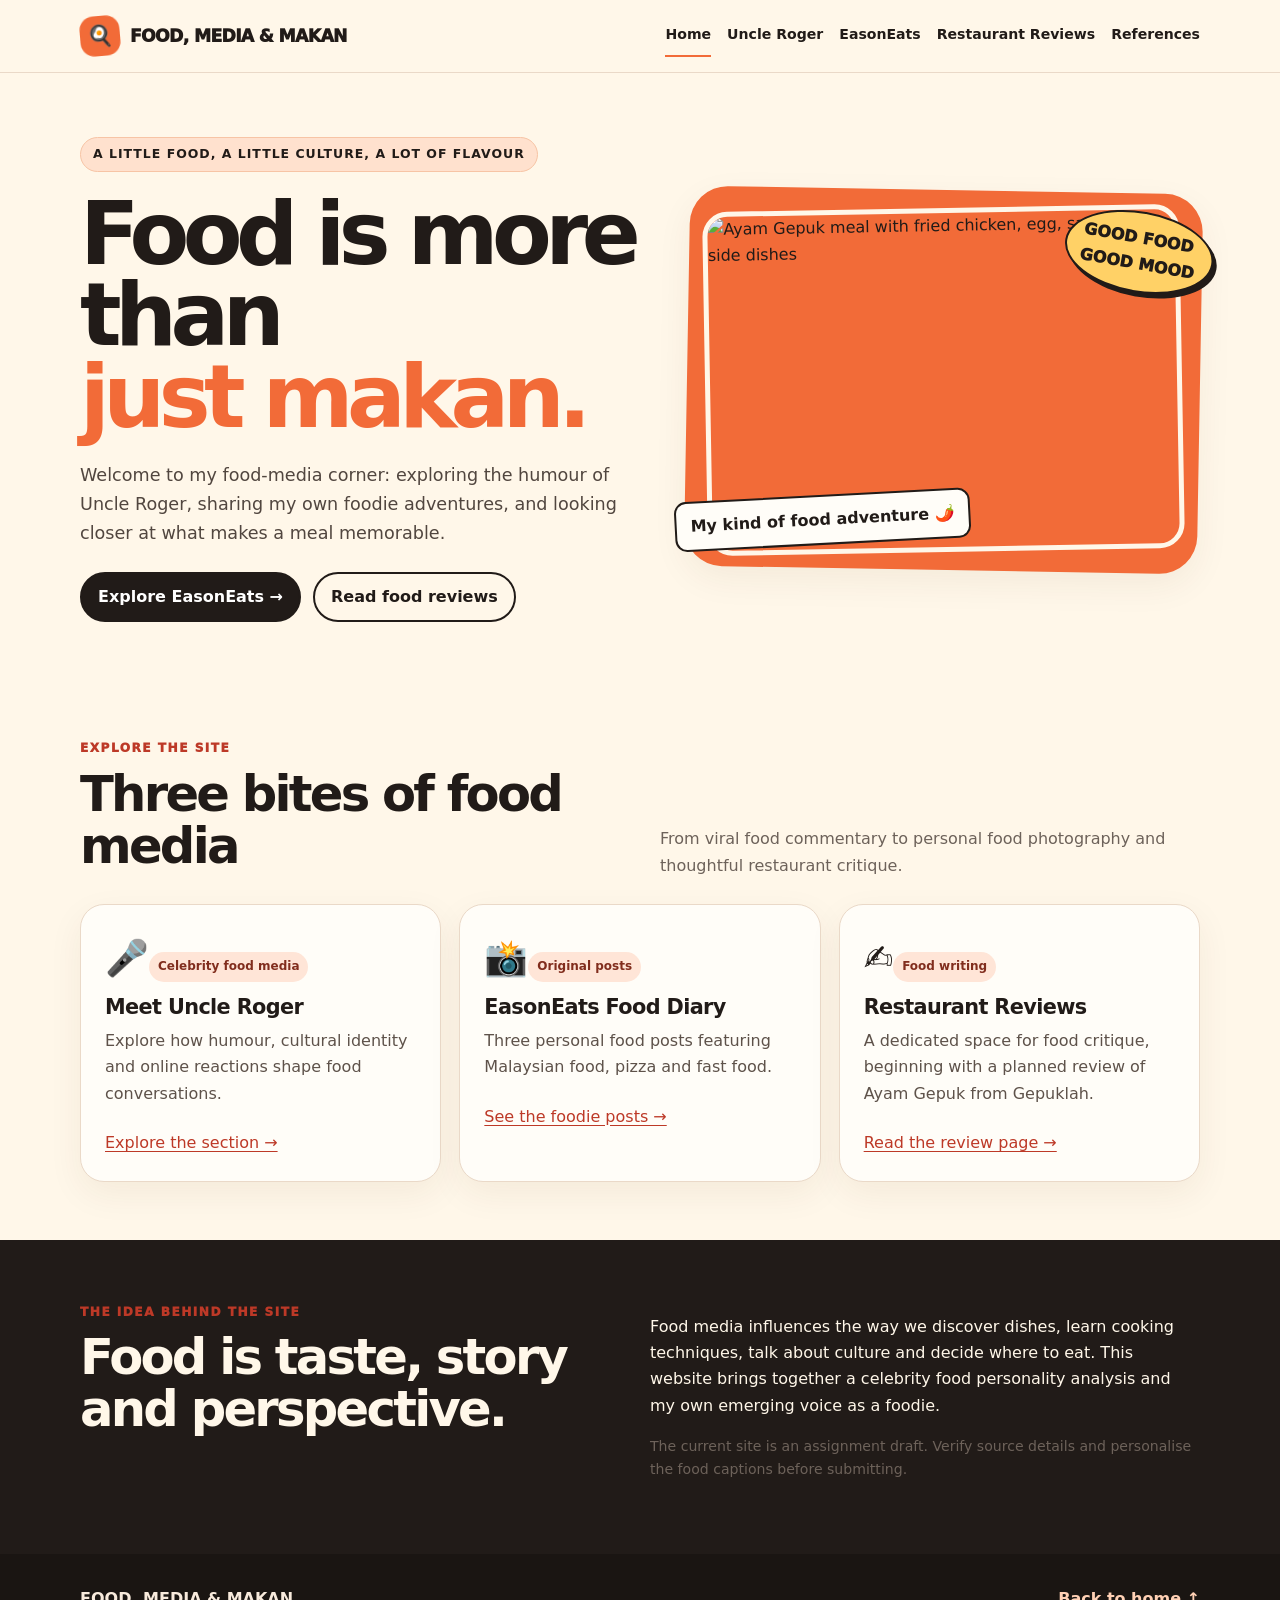
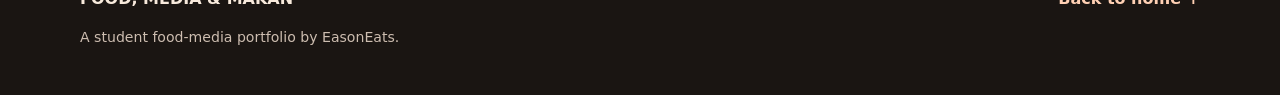
==== index.html @ 402c2435 "Add files via upload" ====
<!doctype html><html lang="en"><head><meta charset="utf-8"><meta name="viewport" content="width=device-width, initial-scale=1"><meta name="description" content="EasonEats Food Media website: celebrity food personality, original foodie posts, restaurant reviews and references."><title>Home | EasonEats</title><link rel="stylesheet" href="style.css"></head><body><header class="topbar"><div class="wrap nav"><a class="brand" href="index.html"><span class="brand-mark">🍳</span> FOOD, MEDIA & MAKAN</a><nav class="links" aria-label="Main navigation"><a class="active" href="index.html">Home</a><a class="" href="uncle-roger.html">Uncle Roger</a><a class="" href="easoneats.html">EasonEats</a><a class="" href="restaurant-reviews.html">Restaurant Reviews</a><a class="" href="references.html">References</a></nav></div></header><main>
<section class="hero"><div class="wrap hero-grid"><div><span class="eyebrow">A little food, a little culture, a lot of flavour</span><h1>Food is more than <span>just makan.</span></h1><p>Welcome to my food-media corner: exploring the humour of Uncle Roger, sharing my own foodie adventures, and looking closer at what makes a meal memorable.</p><div class="actions"><a class="btn primary" href="easoneats.html">Explore EasonEats →</a><a class="btn" href="restaurant-reviews.html">Read food reviews</a></div></div><div class="hero-art"><img src="assets/ayam-gepuk.jpg" alt="Ayam Gepuk meal with fried chicken, egg, sambal and side dishes"><span class="sticker">GOOD FOOD<br>GOOD MOOD</span><span class="caption-tag">My kind of food adventure 🌶️</span></div></div></section>
<section><div class="wrap"><div class="section-head"><div><span class="kicker">Explore the site</span><h2>Three bites of food media</h2></div><p class="section-intro">From viral food commentary to personal food photography and thoughtful restaurant critique.</p></div><div class="grid3"><article class="card"><span class="media-icon">🎤</span><span class="chip">Celebrity food media</span><h3>Meet Uncle Roger</h3><p>Explore how humour, cultural identity and online reactions shape food conversations.</p><div class="card-bottom"><a href="uncle-roger.html">Explore the section →</a></div></article><article class="card"><span class="media-icon">📸</span><span class="chip">Original posts</span><h3>EasonEats Food Diary</h3><p>Three personal food posts featuring Malaysian food, pizza and fast food.</p><div class="card-bottom"><a href="easoneats.html">See the foodie posts →</a></div></article><article class="card"><span class="media-icon">✍️</span><span class="chip">Food writing</span><h3>Restaurant Reviews</h3><p>A dedicated space for food critique, beginning with a planned review of Ayam Gepuk from Gepuklah.</p><div class="card-bottom"><a href="restaurant-reviews.html">Read the review page →</a></div></article></div></div></section>
<section class="dark"><div class="wrap grid2"><div><span class="kicker">The idea behind the site</span><h2>Food is taste, story and perspective.</h2></div><div><p>Food media influences the way we discover dishes, learn cooking techniques, talk about culture and decide where to eat. This website brings together a celebrity food personality analysis and my own emerging voice as a foodie.</p><p class="small">The current site is an assignment draft. Verify source details and personalise the food captions before submitting.</p></div></div></section>
</main><footer class="footer"><div class="wrap footer-row"><div><strong>FOOD, MEDIA & MAKAN</strong><p class="small">A student food-media portfolio by EasonEats.</p></div><a class="toplink" href="index.html">Back to home ↑</a></div></footer></body></html>
---- style.css ----
:root{--orange:#f26b38;--cream:#fff7e9;--ink:#211b18;--red:#bd3927;--yellow:#ffd166;--green:#526b4d;--muted:#6d625a;--card:#fffdf8;--line:#ead9c8;--shadow:0 12px 35px #4b281310}
*{box-sizing:border-box}html{scroll-behavior:smooth}body{margin:0;background:var(--cream);color:var(--ink);font-family:Inter,ui-sans-serif,system-ui,-apple-system,BlinkMacSystemFont,"Segoe UI",sans-serif;line-height:1.65}a{color:var(--red);text-underline-offset:3px}a:hover{color:#8e271c}.wrap{width:min(1120px,92%);margin:auto}.topbar{position:sticky;top:0;z-index:20;background:#fff7e9ee;backdrop-filter:blur(12px);border-bottom:1px solid var(--line)}.nav{min-height:72px;display:flex;align-items:center;justify-content:space-between;gap:18px}.brand{display:flex;align-items:center;gap:10px;text-decoration:none;color:var(--ink);font-weight:950;letter-spacing:-.04em;font-size:1.08rem}.brand-mark{display:grid;place-items:center;width:40px;height:40px;background:var(--orange);border-radius:14px;transform:rotate(-5deg);font-size:1.3rem}.links{display:flex;gap:16px;flex-wrap:wrap}.links a{font-size:.88rem;font-weight:800;text-decoration:none;color:var(--ink);padding:8px 0;border-bottom:2px solid transparent}.links a.active,.links a:hover{border-color:var(--orange)}.hero{padding:64px 0 54px;overflow:hidden}.hero-grid{display:grid;grid-template-columns:1.05fr .95fr;gap:40px;align-items:center}.eyebrow{display:inline-flex;gap:8px;align-items:center;background:#ffe1ce;border:1px solid #f7c4a5;padding:6px 12px;border-radius:99px;font-size:.78rem;text-transform:uppercase;font-weight:900;letter-spacing:.08em}.hero h1{font-size:clamp(2.8rem,6.8vw,5.8rem);line-height:.94;letter-spacing:-.075em;margin:22px 0}.hero h1 span{color:var(--orange);display:block}.hero p{font-size:1.1rem;max-width:590px;color:#51463f}.actions{display:flex;gap:12px;flex-wrap:wrap;margin-top:24px}.btn{display:inline-flex;align-items:center;justify-content:center;border:2px solid var(--ink);padding:10px 16px;border-radius:999px;text-decoration:none;font-weight:850;color:var(--ink);transition:.18s}.btn.primary{background:var(--ink);color:white}.btn:hover{transform:translateY(-2px)}.hero-art{position:relative;min-height:380px;background:var(--orange);border-radius:38px;padding:18px;box-shadow:var(--shadow);transform:rotate(1deg)}.hero-art img{width:100%;height:344px;object-fit:cover;border-radius:25px;display:block;transform:rotate(-2deg);border:5px solid var(--cream)}.sticker{position:absolute;right:-12px;top:18px;background:var(--yellow);border:2px solid var(--ink);padding:12px 15px;border-radius:50%;font-weight:950;transform:rotate(9deg);box-shadow:4px 4px 0 var(--ink)}.caption-tag{position:absolute;bottom:23px;left:-10px;background:var(--card);padding:10px 14px;border:2px solid var(--ink);border-radius:12px;font-weight:850;transform:rotate(-4deg)}section{padding:58px 0}.page-hero{padding:46px 0 32px}.page-hero h1{font-size:clamp(2.5rem,6vw,4.7rem);letter-spacing:-.065em;line-height:.98;margin:12px 0}.page-hero p{max-width:760px;color:#51463f;font-size:1.08rem}.section-head{display:flex;align-items:end;justify-content:space-between;gap:20px;margin-bottom:25px}.kicker{font-size:.76rem;text-transform:uppercase;letter-spacing:.12em;font-weight:950;color:var(--red)}h2{font-size:clamp(2rem,4vw,3.1rem);letter-spacing:-.055em;line-height:1.05;margin:7px 0}.section-intro{max-width:540px;color:var(--muted);margin:0}.grid2{display:grid;grid-template-columns:repeat(2,minmax(0,1fr));gap:20px}.grid3{display:grid;grid-template-columns:repeat(3,minmax(0,1fr));gap:18px}.card{background:var(--card);border:1px solid var(--line);border-radius:24px;padding:24px;box-shadow:var(--shadow)}.card h3{margin:8px 0;font-size:1.3rem;line-height:1.2;letter-spacing:-.03em}.card p{color:#5e524a;margin:8px 0}.chip{display:inline-block;font-size:.75rem;font-weight:900;border-radius:999px;padding:5px 9px;background:#ffe5d7;color:#812d1d}.dark{background:var(--ink);color:var(--cream)}.dark .section-intro,.dark .card p{color:#d4c5b9}.dark .card{background:#302721;border-color:#554238}.dark .chip{background:#523326;color:#ffd2b6}.dark a{color:#ffc7a5}.profile{display:grid;grid-template-columns:.65fr 1.35fr;gap:22px}.profile-art{border-radius:24px;background:var(--yellow);padding:24px;display:flex;align-items:center;justify-content:center;min-height:250px;font-size:6rem}.list{padding-left:20px}.list li{margin:7px 0}.media-card{display:flex;flex-direction:column;min-height:100%}.media-icon{font-size:2.2rem}.card-bottom{margin-top:auto;padding-top:15px}.food-card{padding:0;overflow:hidden;display:flex;flex-direction:column}.food-card img{width:100%;height:250px;object-fit:cover;display:block}.food-body{padding:21px;display:flex;flex-direction:column;flex:1}.food-body .card-bottom{margin-top:auto;padding-top:15px}.photo-note{font-size:.82rem!important;color:var(--muted)!important}.pill-row{display:flex;gap:8px;flex-wrap:wrap;margin:14px 0}.pill{display:inline-block;border:1px solid var(--line);border-radius:99px;padding:5px 10px;font-size:.82rem;font-weight:750;text-decoration:none;color:var(--ink)}.notice{border-left:4px solid var(--orange);padding:12px 16px;background:#fff0e2;border-radius:0 12px 12px 0;color:#554137}.blog-feature{display:grid;grid-template-columns:.9fr 1.1fr;gap:26px;align-items:start;background:#f7e5d3;border:1px solid #e8cbb3;border-radius:28px;padding:25px}.blog-feature img{width:100%;height:340px;object-fit:cover;border-radius:20px}.metadata{display:flex;gap:9px;flex-wrap:wrap;color:var(--muted);font-size:.85rem}.article-section{border-top:1px solid var(--line);padding:20px 0}.article-section h3{margin:0 0 5px}.photo-placeholder{border:2px dashed #d6b49b;background:#fff7ec;border-radius:18px;min-height:125px;display:grid;place-items:center;text-align:center;padding:18px;color:#765846}.refs li{margin:0 0 12px;color:#5e524a}.footer{background:#1a1512;color:#f8eadc;padding:32px 0}.footer-row{display:flex;justify-content:space-between;gap:20px;flex-wrap:wrap}.small{font-size:.88rem;color:var(--muted)}.footer .small{color:#cdbdb0}.toplink{font-weight:900;text-decoration:none;color:#ffd0b4}
@media(max-width:820px){.hero-grid,.profile,.blog-feature{grid-template-columns:1fr}.hero-art{min-height:320px}.hero-art img{height:290px}.grid3{grid-template-columns:1fr 1fr}.section-head{align-items:start;flex-direction:column}.links{gap:7px 13px}.links a{font-size:.8rem}}
@media(max-width:560px){.nav{align-items:flex-start;padding:12px 0;flex-direction:column}.links{gap:6px 12px}.hero{padding-top:38px}.hero-art{padding:14px}.hero-art img{height:260px}.grid2,.grid3{grid-template-columns:1fr}.food-card img{height:240px}section{padding:42px 0}.blog-feature{padding:16px}.blog-feature img{height:260px}}
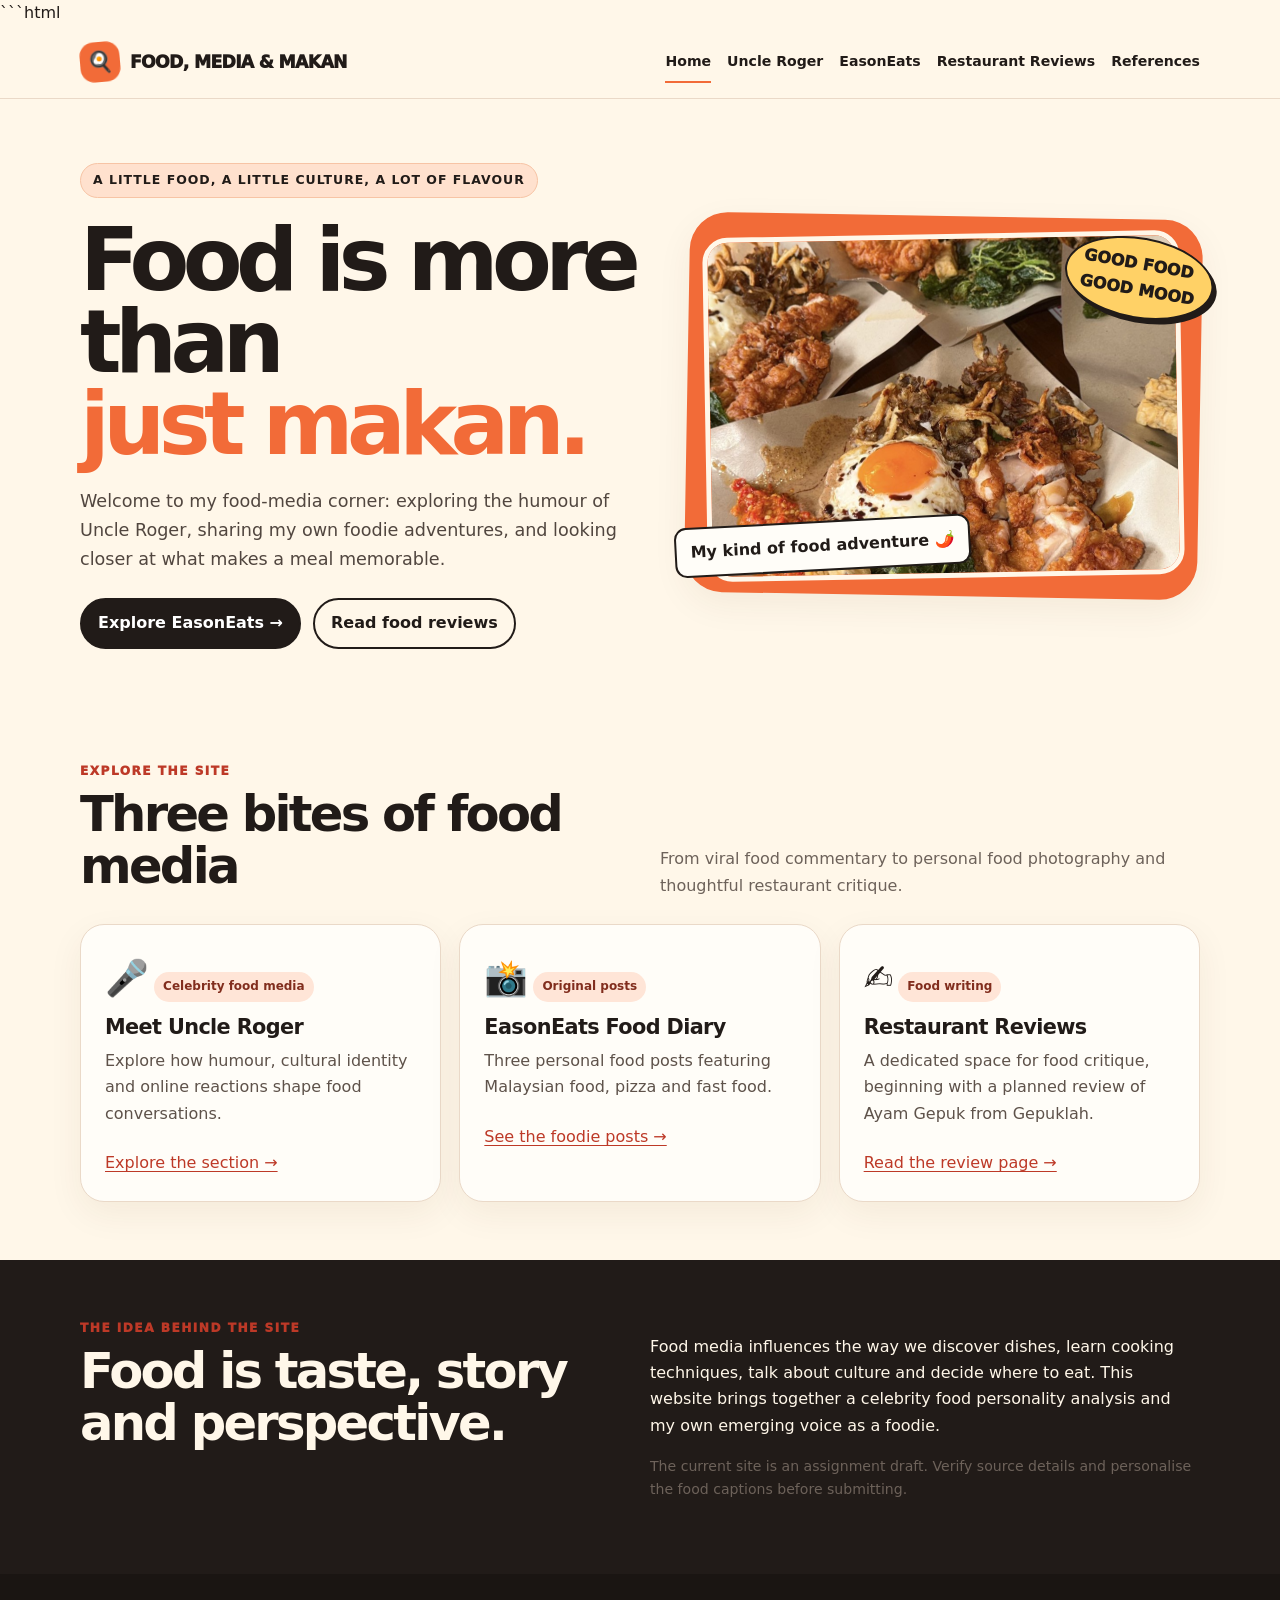
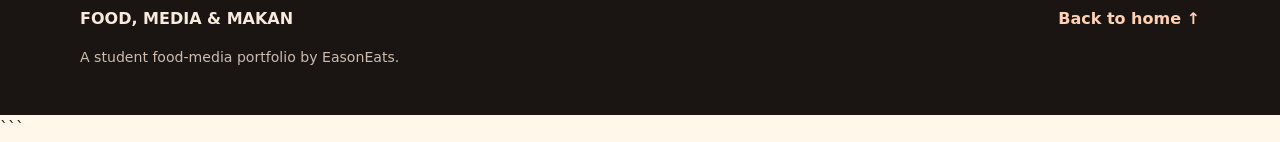
==== commit f16cbd5b: "index.html" ====
--- a/index.html
+++ b/index.html
@@ -1,5 +1,202 @@
-<!doctype html><html lang="en"><head><meta charset="utf-8"><meta name="viewport" content="width=device-width, initial-scale=1"><meta name="description" content="EasonEats Food Media website: celebrity food personality, original foodie posts, restaurant reviews and references."><title>Home | EasonEats</title><link rel="stylesheet" href="style.css"></head><body><header class="topbar"><div class="wrap nav"><a class="brand" href="index.html"><span class="brand-mark">🍳</span> FOOD, MEDIA & MAKAN</a><nav class="links" aria-label="Main navigation"><a class="active" href="index.html">Home</a><a class="" href="uncle-roger.html">Uncle Roger</a><a class="" href="easoneats.html">EasonEats</a><a class="" href="restaurant-reviews.html">Restaurant Reviews</a><a class="" href="references.html">References</a></nav></div></header><main>
-<section class="hero"><div class="wrap hero-grid"><div><span class="eyebrow">A little food, a little culture, a lot of flavour</span><h1>Food is more than <span>just makan.</span></h1><p>Welcome to my food-media corner: exploring the humour of Uncle Roger, sharing my own foodie adventures, and looking closer at what makes a meal memorable.</p><div class="actions"><a class="btn primary" href="easoneats.html">Explore EasonEats →</a><a class="btn" href="restaurant-reviews.html">Read food reviews</a></div></div><div class="hero-art"><img src="assets/ayam-gepuk.jpg" alt="Ayam Gepuk meal with fried chicken, egg, sambal and side dishes"><span class="sticker">GOOD FOOD<br>GOOD MOOD</span><span class="caption-tag">My kind of food adventure 🌶️</span></div></div></section>
-<section><div class="wrap"><div class="section-head"><div><span class="kicker">Explore the site</span><h2>Three bites of food media</h2></div><p class="section-intro">From viral food commentary to personal food photography and thoughtful restaurant critique.</p></div><div class="grid3"><article class="card"><span class="media-icon">🎤</span><span class="chip">Celebrity food media</span><h3>Meet Uncle Roger</h3><p>Explore how humour, cultural identity and online reactions shape food conversations.</p><div class="card-bottom"><a href="uncle-roger.html">Explore the section →</a></div></article><article class="card"><span class="media-icon">📸</span><span class="chip">Original posts</span><h3>EasonEats Food Diary</h3><p>Three personal food posts featuring Malaysian food, pizza and fast food.</p><div class="card-bottom"><a href="easoneats.html">See the foodie posts →</a></div></article><article class="card"><span class="media-icon">✍️</span><span class="chip">Food writing</span><h3>Restaurant Reviews</h3><p>A dedicated space for food critique, beginning with a planned review of Ayam Gepuk from Gepuklah.</p><div class="card-bottom"><a href="restaurant-reviews.html">Read the review page →</a></div></article></div></div></section>
-<section class="dark"><div class="wrap grid2"><div><span class="kicker">The idea behind the site</span><h2>Food is taste, story and perspective.</h2></div><div><p>Food media influences the way we discover dishes, learn cooking techniques, talk about culture and decide where to eat. This website brings together a celebrity food personality analysis and my own emerging voice as a foodie.</p><p class="small">The current site is an assignment draft. Verify source details and personalise the food captions before submitting.</p></div></div></section>
-</main><footer class="footer"><div class="wrap footer-row"><div><strong>FOOD, MEDIA & MAKAN</strong><p class="small">A student food-media portfolio by EasonEats.</p></div><a class="toplink" href="index.html">Back to home ↑</a></div></footer></body></html>+```html
+<!doctype html>
+<html lang="en">
+<head>
+  <meta charset="utf-8">
+  <meta name="viewport" content="width=device-width, initial-scale=1">
+
+  <meta name="description" content="EasonEats Food Media website: celebrity food personality, original foodie posts, restaurant reviews and references.">
+
+  <title>Home | EasonEats</title>
+
+  <link rel="stylesheet" href="style.css">
+</head>
+
+<body>
+  <header class="topbar">
+    <div class="wrap nav">
+      <a class="brand" href="index.html">
+        <span class="brand-mark">🍳</span>
+        FOOD, MEDIA & MAKAN
+      </a>
+
+      <nav class="links" aria-label="Main navigation">
+        <a class="active" href="index.html">Home</a>
+        <a href="uncle-roger.html">Uncle Roger</a>
+        <a href="easoneats.html">EasonEats</a>
+        <a href="restaurant-reviews.html">Restaurant Reviews</a>
+        <a href="references.html">References</a>
+      </nav>
+    </div>
+  </header>
+
+  <main>
+    <section class="hero">
+      <div class="wrap hero-grid">
+
+        <div>
+          <span class="eyebrow">
+            A little food, a little culture, a lot of flavour
+          </span>
+
+          <h1>
+            Food is more than
+            <span>just makan.</span>
+          </h1>
+
+          <p>
+            Welcome to my food-media corner: exploring the humour
+            of Uncle Roger, sharing my own foodie adventures, and
+            looking closer at what makes a meal memorable.
+          </p>
+
+          <div class="actions">
+            <a class="btn primary" href="easoneats.html">
+              Explore EasonEats →
+            </a>
+
+            <a class="btn" href="restaurant-reviews.html">
+              Read food reviews
+            </a>
+          </div>
+        </div>
+
+        <div class="hero-art">
+          <!-- Image file is in the same folder as index.html -->
+          <img
+            src="ayam-gepuk.jpg"
+            alt="Ayam Gepuk meal with fried chicken, egg, sambal and side dishes"
+          >
+
+          <span class="sticker">
+            GOOD FOOD<br>GOOD MOOD
+          </span>
+
+          <span class="caption-tag">
+            My kind of food adventure 🌶️
+          </span>
+        </div>
+
+      </div>
+    </section>
+
+    <section>
+      <div class="wrap">
+
+        <div class="section-head">
+          <div>
+            <span class="kicker">Explore the site</span>
+            <h2>Three bites of food media</h2>
+          </div>
+
+          <p class="section-intro">
+            From viral food commentary to personal food photography
+            and thoughtful restaurant critique.
+          </p>
+        </div>
+
+        <div class="grid3">
+
+          <article class="card">
+            <span class="media-icon">🎤</span>
+            <span class="chip">Celebrity food media</span>
+
+            <h3>Meet Uncle Roger</h3>
+
+            <p>
+              Explore how humour, cultural identity and online
+              reactions shape food conversations.
+            </p>
+
+            <div class="card-bottom">
+              <a href="uncle-roger.html">
+                Explore the section →
+              </a>
+            </div>
+          </article>
+
+          <article class="card">
+            <span class="media-icon">📸</span>
+            <span class="chip">Original posts</span>
+
+            <h3>EasonEats Food Diary</h3>
+
+            <p>
+              Three personal food posts featuring Malaysian food,
+              pizza and fast food.
+            </p>
+
+            <div class="card-bottom">
+              <a href="easoneats.html">
+                See the foodie posts →
+              </a>
+            </div>
+          </article>
+
+          <article class="card">
+            <span class="media-icon">✍️</span>
+            <span class="chip">Food writing</span>
+
+            <h3>Restaurant Reviews</h3>
+
+            <p>
+              A dedicated space for food critique, beginning with
+              a planned review of Ayam Gepuk from Gepuklah.
+            </p>
+
+            <div class="card-bottom">
+              <a href="restaurant-reviews.html">
+                Read the review page →
+              </a>
+            </div>
+          </article>
+
+        </div>
+      </div>
+    </section>
+
+    <section class="dark">
+      <div class="wrap grid2">
+
+        <div>
+          <span class="kicker">The idea behind the site</span>
+          <h2>Food is taste, story and perspective.</h2>
+        </div>
+
+        <div>
+          <p>
+            Food media influences the way we discover dishes, learn
+            cooking techniques, talk about culture and decide where
+            to eat. This website brings together a celebrity food
+            personality analysis and my own emerging voice as a foodie.
+          </p>
+
+          <p class="small">
+            The current site is an assignment draft. Verify source
+            details and personalise the food captions before submitting.
+          </p>
+        </div>
+
+      </div>
+    </section>
+  </main>
+
+  <footer class="footer">
+    <div class="wrap footer-row">
+
+      <div>
+        <strong>FOOD, MEDIA & MAKAN</strong>
+        <p class="small">
+          A student food-media portfolio by EasonEats.
+        </p>
+      </div>
+
+      <a class="toplink" href="index.html">
+        Back to home ↑
+      </a>
+
+    </div>
+  </footer>
+</body>
+</html>
+```
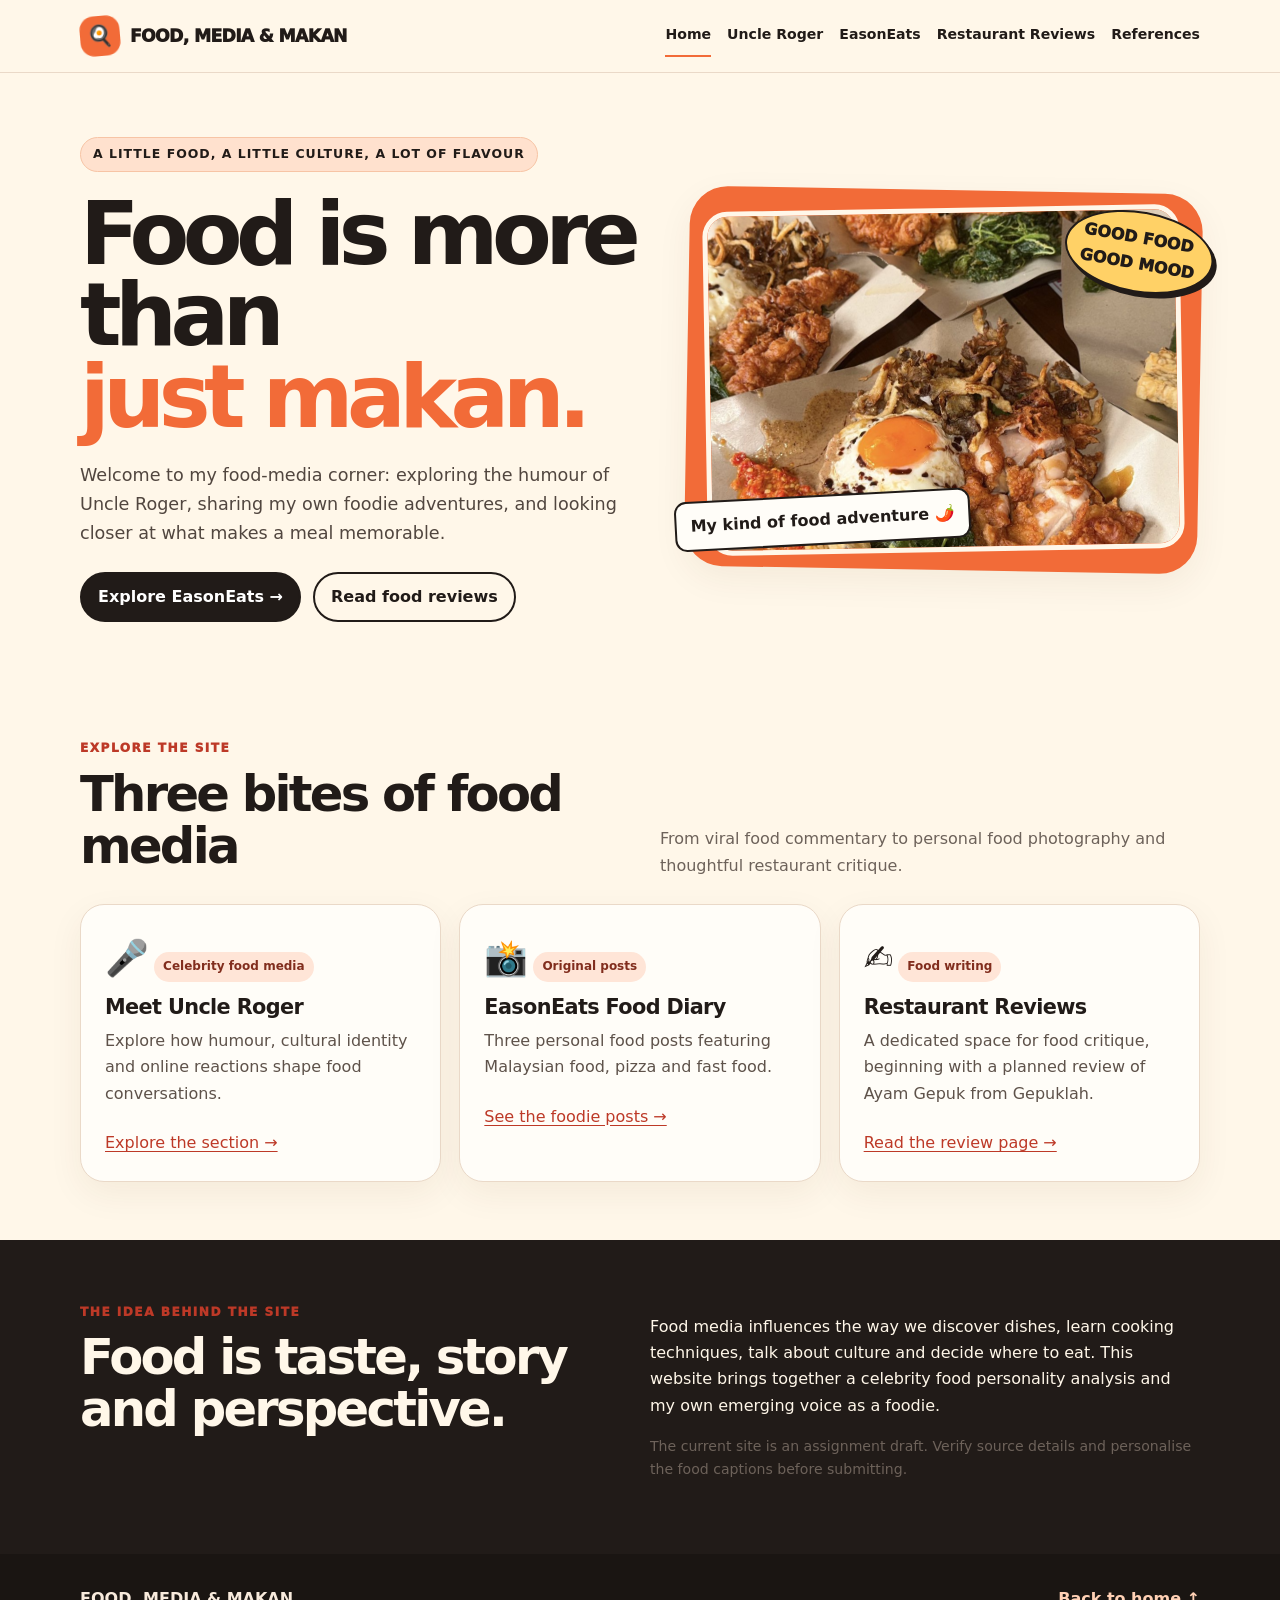
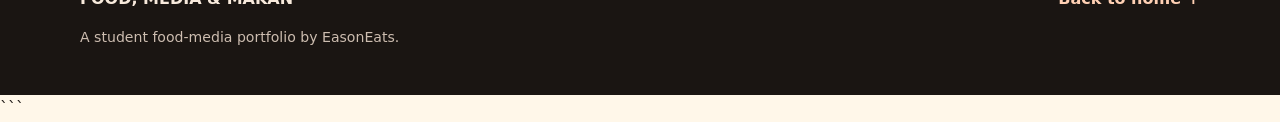
==== commit f904539e: "index.html" ====
--- a/index.html
+++ b/index.html
@@ -1,4 +1,3 @@
-```html
 <!doctype html>
 <html lang="en">
 <head>
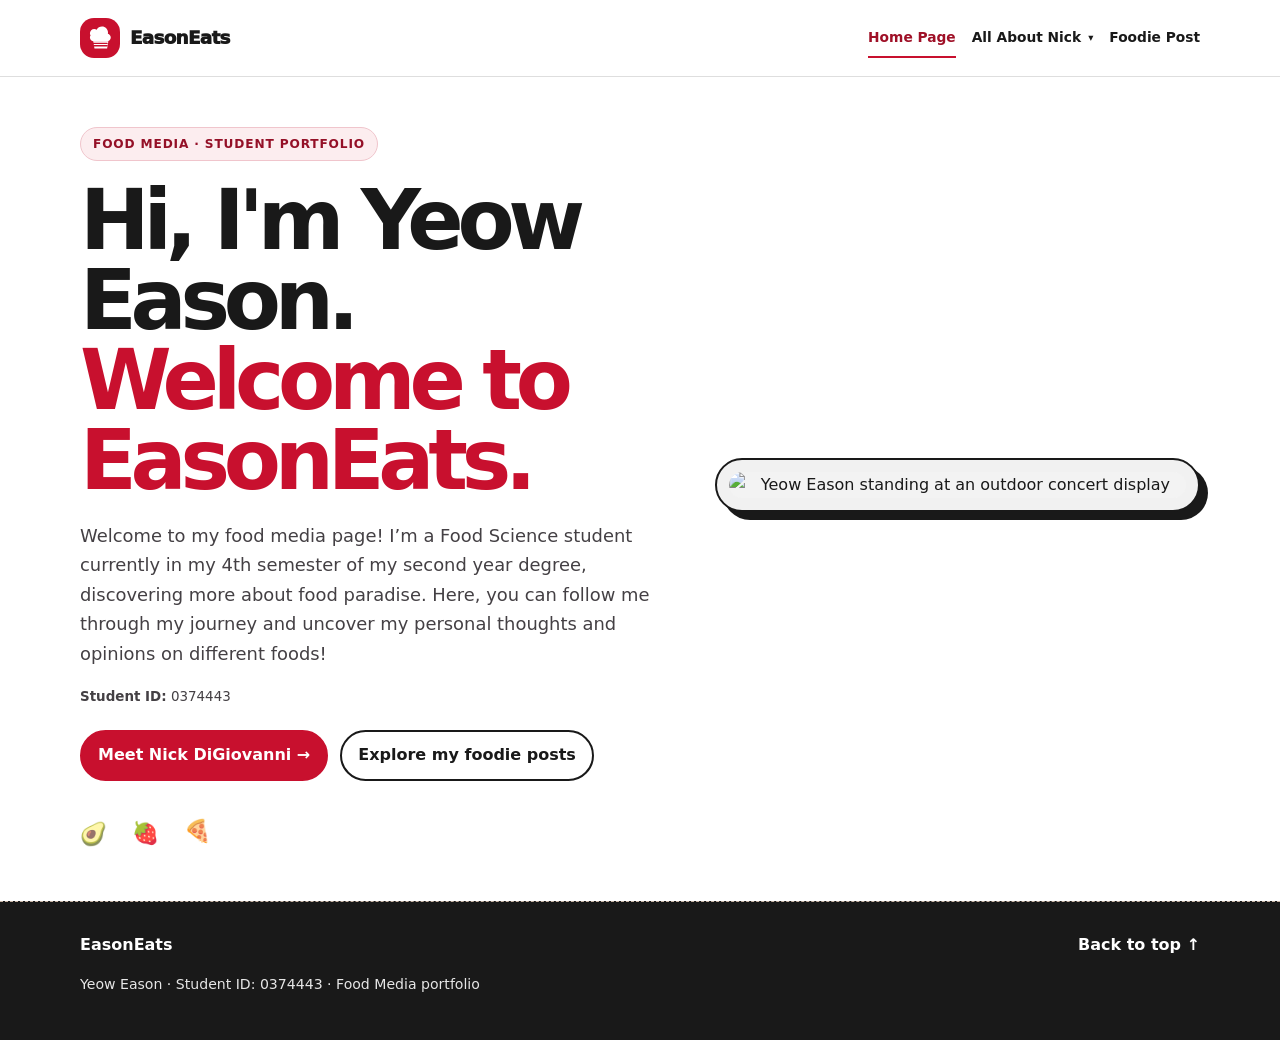
==== commit 502ee5a8: "Add files via upload" ====
--- a/index.html
+++ b/index.html
@@ -1,201 +1,754 @@
-<!doctype html>
-<html lang="en">
-<head>
-  <meta charset="utf-8">
-  <meta name="viewport" content="width=device-width, initial-scale=1">
-
-  <meta name="description" content="EasonEats Food Media website: celebrity food personality, original foodie posts, restaurant reviews and references.">
-
-  <title>Home | EasonEats</title>
-
-  <link rel="stylesheet" href="style.css">
-</head>
-
-<body>
-  <header class="topbar">
-    <div class="wrap nav">
-      <a class="brand" href="index.html">
-        <span class="brand-mark">🍳</span>
-        FOOD, MEDIA & MAKAN
-      </a>
-
-      <nav class="links" aria-label="Main navigation">
-        <a class="active" href="index.html">Home</a>
-        <a href="uncle-roger.html">Uncle Roger</a>
-        <a href="easoneats.html">EasonEats</a>
-        <a href="restaurant-reviews.html">Restaurant Reviews</a>
-        <a href="references.html">References</a>
-      </nav>
-    </div>
-  </header>
-
-  <main>
-    <section class="hero">
-      <div class="wrap hero-grid">
-
-        <div>
-          <span class="eyebrow">
-            A little food, a little culture, a lot of flavour
-          </span>
-
-          <h1>
-            Food is more than
-            <span>just makan.</span>
-          </h1>
-
-          <p>
-            Welcome to my food-media corner: exploring the humour
-            of Uncle Roger, sharing my own foodie adventures, and
-            looking closer at what makes a meal memorable.
-          </p>
-
-          <div class="actions">
-            <a class="btn primary" href="easoneats.html">
-              Explore EasonEats →
-            </a>
-
-            <a class="btn" href="restaurant-reviews.html">
-              Read food reviews
-            </a>
-          </div>
-        </div>
-
-        <div class="hero-art">
-          <!-- Image file is in the same folder as index.html -->
-          <img
-            src="ayam-gepuk.jpg"
-            alt="Ayam Gepuk meal with fried chicken, egg, sambal and side dishes"
-          >
-
-          <span class="sticker">
-            GOOD FOOD<br>GOOD MOOD
-          </span>
-
-          <span class="caption-tag">
-            My kind of food adventure 🌶️
-          </span>
-        </div>
-
-      </div>
-    </section>
-
-    <section>
-      <div class="wrap">
-
-        <div class="section-head">
-          <div>
-            <span class="kicker">Explore the site</span>
-            <h2>Three bites of food media</h2>
-          </div>
-
-          <p class="section-intro">
-            From viral food commentary to personal food photography
-            and thoughtful restaurant critique.
-          </p>
-        </div>
-
-        <div class="grid3">
-
-          <article class="card">
-            <span class="media-icon">🎤</span>
-            <span class="chip">Celebrity food media</span>
-
-            <h3>Meet Uncle Roger</h3>
-
-            <p>
-              Explore how humour, cultural identity and online
-              reactions shape food conversations.
-            </p>
-
-            <div class="card-bottom">
-              <a href="uncle-roger.html">
-                Explore the section →
-              </a>
-            </div>
-          </article>
-
-          <article class="card">
-            <span class="media-icon">📸</span>
-            <span class="chip">Original posts</span>
-
-            <h3>EasonEats Food Diary</h3>
-
-            <p>
-              Three personal food posts featuring Malaysian food,
-              pizza and fast food.
-            </p>
-
-            <div class="card-bottom">
-              <a href="easoneats.html">
-                See the foodie posts →
-              </a>
-            </div>
-          </article>
-
-          <article class="card">
-            <span class="media-icon">✍️</span>
-            <span class="chip">Food writing</span>
-
-            <h3>Restaurant Reviews</h3>
-
-            <p>
-              A dedicated space for food critique, beginning with
-              a planned review of Ayam Gepuk from Gepuklah.
-            </p>
-
-            <div class="card-bottom">
-              <a href="restaurant-reviews.html">
-                Read the review page →
-              </a>
-            </div>
-          </article>
-
-        </div>
-      </div>
-    </section>
-
-    <section class="dark">
-      <div class="wrap grid2">
-
-        <div>
-          <span class="kicker">The idea behind the site</span>
-          <h2>Food is taste, story and perspective.</h2>
-        </div>
-
-        <div>
-          <p>
-            Food media influences the way we discover dishes, learn
-            cooking techniques, talk about culture and decide where
-            to eat. This website brings together a celebrity food
-            personality analysis and my own emerging voice as a foodie.
-          </p>
-
-          <p class="small">
-            The current site is an assignment draft. Verify source
-            details and personalise the food captions before submitting.
-          </p>
-        </div>
-
-      </div>
-    </section>
-  </main>
-
-  <footer class="footer">
-    <div class="wrap footer-row">
-
-      <div>
-        <strong>FOOD, MEDIA & MAKAN</strong>
-        <p class="small">
-          A student food-media portfolio by EasonEats.
-        </p>
-      </div>
-
-      <a class="toplink" href="index.html">
-        Back to home ↑
-      </a>
-
-    </div>
-  </footer>
-</body>
-</html>
-```
+<!DOCTYPE html>
+
+<html lang="en"><head><meta charset="utf-8"/><meta content="width=device-width, initial-scale=1" name="viewport"/>
+<meta content="EasonEats: Yeow Eason’s Week 7 Food Media portfolio, featuring Nick DiGiovanni, his biography, cookbook, television appearances, social profiles, awards, and three original foodie posts." name="description"/>
+<title>EasonEats | Week 7 Food Media Portfolio</title>
+<style>
+:root{--orange:#9B3038;--cream:#F7F5F3;--ink:#242122;--red:#8E2932;--yellow:#D9D5D3;--green:#777273;--muted:#777273;--card:#FFFFFF;--line:#D8D2D0;--shadow:0 12px 35px #4b281310}
+*{box-sizing:border-box}html{scroll-behavior:smooth;scroll-padding-top:100px}body{margin:0;background:var(--cream);color:var(--ink);font-family:Inter,ui-sans-serif,system-ui,-apple-system,BlinkMacSystemFont,"Segoe UI",sans-serif;line-height:1.65}a{color:var(--red);text-underline-offset:3px}a:hover{color:#702129}.wrap{width:min(1120px,92%);margin:auto}.topbar{position:sticky;top:0;z-index:20;background:#F7F5F3ee;backdrop-filter:blur(12px);border-bottom:1px solid var(--line)}.nav{min-height:76px;display:flex;align-items:center;justify-content:space-between;gap:20px}.brand{display:flex;align-items:center;gap:10px;text-decoration:none;color:var(--ink);font-weight:950;letter-spacing:-.04em;font-size:1.15rem;white-space:nowrap}.brand-mark{display:grid;place-items:center;width:40px;height:40px;background:#C8102E;border-radius:14px;transform:none;font-size:1.3rem}.links{display:flex;align-items:center;gap:16px;flex-wrap:wrap}.links a,.dropbtn{font-size:.86rem;font-weight:800;text-decoration:none;color:var(--ink);padding:8px 0;border:0;border-bottom:2px solid transparent;background:none;cursor:pointer;font-family:inherit}.links a:hover,.dropbtn:hover{border-color:var(--orange)}.dropdown{position:relative}.dropmenu{display:none;position:absolute;top:100%;left:-14px;min-width:230px;background:var(--card);border:1px solid var(--line);box-shadow:var(--shadow);border-radius:14px;padding:8px;z-index:40}.dropmenu a{display:block;padding:9px 12px;border-radius:8px;border:0;white-space:nowrap}.dropmenu a:hover{background:#F0E7E6}.dropdown:hover .dropmenu,.dropdown:focus-within .dropmenu{display:block}.hero{padding:50px 0 58px}.hero-grid{display:grid;grid-template-columns:1.1fr .9fr;gap:42px;align-items:center}.eyebrow,.chip{display:inline-flex;align-items:center;background:#F0E7E6;border:1px solid #D8BFC0;padding:6px 12px;border-radius:99px;font-size:.76rem;text-transform:uppercase;font-weight:900;letter-spacing:.07em}h1{font-size:clamp(2.8rem,6.5vw,5.6rem);line-height:.96;letter-spacing:-.075em;margin:20px 0}h1 span{color:var(--orange);display:block}h2{font-size:clamp(2rem,4vw,3rem);letter-spacing:-.055em;line-height:1.08;margin:7px 0 12px}h3{margin:8px 0;font-size:1.28rem;line-height:1.2;letter-spacing:-.03em}p{color:#5E5859}.lead{font-size:1.12rem;max-width:650px}.actions{display:flex;gap:12px;flex-wrap:wrap;margin-top:22px}.btn{display:inline-flex;align-items:center;justify-content:center;border:2px solid var(--ink);padding:10px 16px;border-radius:999px;text-decoration:none;font-weight:850;color:var(--ink)}.btn.primary{background:var(--ink);color:white}.profile-frame{background:#F0E7E6;border:2px solid var(--ink);border-radius:34px;padding:18px;transform:rotate(1deg);box-shadow:8px 8px 0 var(--ink)}.profile-placeholder{min-height:330px;border:2px dashed #c88f6b;border-radius:23px;background:linear-gradient(135deg,#F7F5F3,#f9d9bd);display:flex;flex-direction:column;align-items:center;justify-content:center;text-align:center;padding:24px;transform:rotate(-1deg)}.avatar{font-size:4rem;margin-bottom:10px}.profile-placeholder strong{font-size:1.2rem}.profile-placeholder span{font-size:.9rem;color:var(--muted)}section{padding:55px 0}.page-hero{padding:42px 0 25px}.page-hero h1{font-size:clamp(2.5rem,6vw,4.5rem);margin:12px 0}.section-head{display:flex;align-items:end;justify-content:space-between;gap:24px;margin-bottom:25px}.kicker{font-size:.76rem;text-transform:uppercase;letter-spacing:.12em;font-weight:950;color:var(--red)}.section-intro{max-width:560px;margin:0;color:var(--muted)}.grid2{display:grid;grid-template-columns:repeat(2,minmax(0,1fr));gap:20px}.grid3{display:grid;grid-template-columns:repeat(3,minmax(0,1fr));gap:18px}.card{background:var(--card);border:1px solid var(--line);border-radius:24px;padding:24px;box-shadow:var(--shadow)}.card p{margin:8px 0}.card img{width:100%;height:235px;object-fit:cover;display:block;border-radius:17px;margin-bottom:17px}.tag{display:inline-block;font-size:.75rem;font-weight:900;border-radius:999px;padding:5px 9px;background:#F0E7E6;color:#702129}.number{font-size:.8rem;color:var(--red);font-weight:950;letter-spacing:.12em}.feature{display:grid;grid-template-columns:.75fr 1.25fr;gap:22px;align-items:stretch}.nick-art{background:var(--yellow);border:2px solid var(--ink);border-radius:24px;min-height:280px;display:flex;align-items:center;justify-content:center;text-align:center;padding:24px;font-size:1.1rem;font-weight:900}.list{padding-left:20px}.list li{margin:7px 0}.notice{border-left:4px solid var(--orange);padding:12px 16px;background:#F0E7E6;border-radius:0 12px 12px 0;color:#5E5859;margin:16px 0}.media-placeholder{min-height:155px;border:2px dashed #BEB7B7;background:#F7F5F3;border-radius:17px;display:grid;place-items:center;text-align:center;padding:20px;color:#777273;margin-bottom:14px}.food-card{padding:0;overflow:hidden;display:flex;flex-direction:column}.food-card img{height:245px;object-fit:cover;border-radius:0;margin:0}.food-body{padding:21px;display:flex;flex-direction:column;flex:1}.food-body .btn{align-self:flex-start;margin-top:auto}.meta{font-size:.84rem;color:var(--muted)}.dark{background:var(--ink);color:var(--cream)}.dark p,.dark .section-intro{color:#D8D2D0}.dark .card{background:#302C2D;border-color:#51494A}.dark .card p{color:#D8D2D0}.dark a{color:#E5DCDD}.photo-placeholder{border:2px dashed #BEB7B7;background:#F7F5F3;border-radius:18px;min-height:125px;display:grid;place-items:center;text-align:center;padding:18px;color:#777273}.refs li{margin:0 0 13px;color:#5e524a;overflow-wrap:anywhere}.small{font-size:.88rem;color:var(--muted)}.footer{background:#242122;color:#F7F5F3;padding:30px 0}.footer-row{display:flex;justify-content:space-between;gap:20px;flex-wrap:wrap}.footer .small{color:#D8D2D0}.toplink{font-weight:900;text-decoration:none;color:#E5DCDD}.section-divider{border:0;border-top:1px solid var(--line);margin:25px 0}
+@media(max-width:850px){.nav{align-items:flex-start;padding:12px 0;flex-direction:column}.links{gap:6px 14px}.hero-grid,.feature{grid-template-columns:1fr}.grid3{grid-template-columns:1fr 1fr}.section-head{align-items:start;flex-direction:column}.profile-placeholder{min-height:260px}}
+@media(max-width:560px){.grid2,.grid3{grid-template-columns:1fr}section{padding:42px 0}.hero{padding-top:35px}.links a,.dropbtn{font-size:.8rem}.dropmenu{left:0}.card img{height:230px}}
+
+/* EasonEats refined warm red / white / black / grey theme */
+:root {
+  --orange:#9B3038;
+  --cream:#F7F5F3;
+  --ink:#242122;
+  --red:#8E2932;
+  --yellow:#D9D5D3;
+  --green:#777273;
+  --muted:#777273;
+  --card:#FFFFFF;
+  --line:#D8D2D0;
+  --shadow:0 12px 35px rgba(36,33,34,.08);
+}
+body { background:var(--cream); color:var(--ink); }
+.topbar { background:rgba(247,245,243,.96); border-bottom-color:var(--line); }
+.brand-mark { background:var(--orange); color:#FFFFFF; }
+.links a.active,.links a:hover { border-color:var(--orange); }
+.eyebrow,.chip { background:#F0E7E6; border-color:#D8BFC0; color:#702129; }
+.hero-art { background:var(--orange); }
+.sticker { background:#E7E3E1; color:var(--ink); }
+.card,.food-card,.blog-feature { border-color:var(--line); }
+.blog-feature,.notice { background:#F0E7E6; border-color:var(--line); }
+.notice { border-left-color:var(--orange); color:#51494A; }
+.pill { border-color:var(--line); color:var(--ink); }
+.dark { background:#242122; color:#F7F5F3; }
+.footer { background:#242122; color:#F7F5F3; }
+a { color:var(--red); }
+a:hover { color:#702129; }
+.btn.primary { background:#242122; border-color:#242122; color:#FFFFFF; }
+.photo-placeholder { border-color:#BEB7B7; background:#F7F5F3; color:#5E5859; }
+
+
+/* Separate navigation pages: only the selected page is visible. */
+main > section.page-hidden{display:none!important}
+.links a[aria-current="page"], .dropbtn[aria-current="page"]{color:var(--red);border-bottom-color:var(--orange)}
+.dropbtn{white-space:nowrap}
+@media(max-width:700px){.nav{align-items:flex-start;padding:12px 0;flex-direction:column}.links{gap:10px 16px}.dropmenu{left:0}}
+
+
+/* EasonEats — refreshed Nick's Kitchen-inspired red / white / black / grey theme */
+:root {
+  color-scheme: light;
+  --orange: #C8102E;
+  --cream: #FFFFFF;
+  --ink: #191919;
+  --red: #B10E27;
+  --yellow: #EDEDEE;
+  --green: #55565A;
+  --muted: #55565A;
+  --card: #FFFFFF;
+  --line: #E0E0E0;
+  --shadow: 0 10px 28px rgba(20, 20, 20, .07);
+}
+
+html { background: #FFFFFF; color-scheme: light; }
+body { background: #FFFFFF !important; color: #191919 !important; }
+main { background: #FFFFFF; }
+.topbar { background: rgba(255,255,255,.97) !important; border-bottom: 1px solid #E1E1E1 !important; }
+.brand, .brand:visited { color: #191919 !important; }
+.brand-mark { background: #C8102E !important; color: #FFFFFF !important; }
+.links a, .dropbtn { color: #191919 !important; }
+.links a:hover, .dropbtn:hover,
+.links a[aria-current="page"], .dropbtn[aria-current="page"] { color: #B10E27 !important; border-bottom-color: #C8102E !important; }
+.dropmenu { background: #FFFFFF !important; border-color: #E0E0E0 !important; }
+.dropmenu a:hover { background: #FCEDEF !important; color: #9E0C23 !important; }
+
+h1, h2, h3, h4, h5, h6 { color: #191919 !important; }
+h1 span { color: #C8102E !important; }
+p, li, .lead, .section-intro, .meta, .small { color: #424242 !important; }
+.lead { color: #424242 !important; }
+.eyebrow, .chip, .tag { background: #FCEDEF !important; border-color: #F0C5CC !important; color: #9E0C23 !important; }
+.kicker, .number { color: #B10E27 !important; }
+
+/* White canvas and quiet grey panels keep the red accents intentional. */
+section { background-color: #FFFFFF; color: #191919; }
+section.dark { background: #F3F3F3 !important; color: #191919 !important; }
+.dark h1, .dark h2, .dark h3, .dark h4, .dark h5, .dark h6 { color: #191919 !important; }
+.dark p, .dark li, .dark .section-intro, .dark .small { color: #424242 !important; }
+.dark .card { background: #FFFFFF !important; border-color: #E0E0E0 !important; color: #191919 !important; }
+.dark .card h1, .dark .card h2, .dark .card h3, .dark .card h4,
+.dark .card strong { color: #191919 !important; }
+.dark .card p, .dark .card li, .dark .card .small { color: #424242 !important; }
+.dark a { color: #B10E27 !important; }
+
+.card, .food-card, .blog-feature { background: #FFFFFF !important; color: #191919 !important; border-color: #E0E0E0 !important; box-shadow: 0 10px 28px rgba(20,20,20,.07) !important; }
+.card h1, .card h2, .card h3, .card h4, .card strong,
+.food-card h1, .food-card h2, .food-card h3, .food-card h4 { color: #191919 !important; }
+.card p, .card li, .food-card p, .food-card li { color: #424242 !important; }
+.feature > .card, .feature .card { background: #FFFFFF !important; color: #191919 !important; }
+.feature > .card h2, .feature > .card h3, .feature > .card h4 { color: #191919 !important; }
+.feature > .card p, .feature > .card li { color: #424242 !important; }
+.nick-art { background: #F0F0F0 !important; border-color: #191919 !important; color: #191919 !important; }
+.nick-art span { color: #424242 !important; }
+
+.btn { background: #FFFFFF !important; border-color: #191919 !important; color: #191919 !important; }
+.btn:hover { background: #F3F3F3 !important; color: #191919 !important; }
+.btn.primary { background: #C8102E !important; border-color: #C8102E !important; color: #FFFFFF !important; }
+.btn.primary:hover { background: #A10D25 !important; border-color: #A10D25 !important; color: #FFFFFF !important; }
+.actions .btn, a.btn { text-decoration: none; }
+
+.profile-frame { background: #F1F1F1 !important; border-color: #191919 !important; box-shadow: 8px 8px 0 #191919 !important; }
+.profile-placeholder { background: linear-gradient(135deg, #FFFFFF, #F0F0F0) !important; border-color: #C8102E !important; color: #191919 !important; }
+.profile-placeholder strong { color: #191919 !important; }
+.profile-placeholder span { color: #55565A !important; }
+.media-placeholder, .photo-placeholder { background: #F5F5F5 !important; border-color: #BEBEBE !important; color: #4A4A4A !important; }
+.notice { background: #FCEDEF !important; border-left-color: #C8102E !important; color: #393939 !important; }
+.notice p, .notice li { color: #393939 !important; }
+.pill { background: #FFFFFF !important; border-color: #D8D8D8 !important; color: #191919 !important; }
+
+.footer { background: #191919 !important; color: #FFFFFF !important; }
+.footer p, .footer .small { color: #E5E5E5 !important; }
+.footer a, .toplink { color: #FFFFFF !important; }
+a { color: #B10E27; text-underline-offset: 3px; }
+a:hover { color: #8F0B20; }
+
+/* Keep the independent-page interaction intact. */
+main > section.page-hidden { display: none !important; }
+@media (max-width: 700px) {
+  .topbar { background: rgba(255,255,255,.98) !important; }
+  .links a, .dropbtn { color: #191919 !important; }
+}
+
+
+/* Clear, accessible All About Nick submenu — Social Media follows TV Shows */
+.dropdown { position: relative; }
+.dropbtn { display: inline-flex; align-items: center; gap: 7px; }
+.dropdown-caret { display: inline-block; font-size: .75em; transition: transform .18s ease; }
+.dropdown.open .dropdown-caret { transform: rotate(180deg); }
+.dropmenu {
+  display: none;
+  position: absolute;
+  top: calc(100% + 8px);
+  left: -12px;
+  min-width: 250px;
+  padding: 8px;
+  background: #FFFFFF !important;
+  border: 1px solid #D7D7D7 !important;
+  border-top: 4px solid #C8102E !important;
+  border-radius: 10px;
+  box-shadow: 0 16px 38px rgba(25,25,25,.16) !important;
+  z-index: 1000;
+}
+.dropdown:hover .dropmenu,
+.dropdown:focus-within .dropmenu,
+.dropdown.open .dropmenu { display: block; }
+.dropmenu a.nick-subnav {
+  display: block;
+  width: 100%;
+  box-sizing: border-box;
+  padding: 11px 13px;
+  margin: 1px 0;
+  border: 0 !important;
+  border-radius: 6px;
+  color: #191919 !important;
+  background: #FFFFFF !important;
+  text-decoration: none;
+  font-size: .93rem;
+  font-weight: 700;
+  line-height: 1.3;
+  white-space: nowrap;
+}
+.dropmenu a.nick-subnav:hover,
+.dropmenu a.nick-subnav:focus-visible {
+  background: #FCEDEF !important;
+  color: #A20C25 !important;
+  outline: 2px solid #C8102E;
+  outline-offset: -2px;
+}
+.dropmenu a.nick-subnav:active { background: #F4DADD !important; }
+@media (max-width: 700px) {
+  .dropdown { position: relative; }
+  .dropmenu { left: 0; top: calc(100% + 6px); min-width: min(270px, calc(100vw - 32px)); }
+  .dropmenu a.nick-subnav { white-space: normal; }
+}
+
+
+
+/* Week 7 content refresh: consistent red / white / charcoal / light-grey styling */
+:root{--brand-red:#C8102E;--brand-red-dark:#9F1027;--brand-ink:#191919;--brand-body:#444044;--brand-muted:#5F5B5C;--brand-white:#FFFFFF;--brand-grey:#F2F2F2;--brand-line:#DEDEDE;--brand-pink:#FCEDEF}
+body{background:#fff!important;color:var(--brand-ink)!important}
+main{background:#fff}
+.topbar{background:rgba(255,255,255,.97)!important;border-bottom:1px solid var(--brand-line)!important}
+.brand,.brand:visited{color:var(--brand-ink)!important}
+.brand-mark{background:var(--brand-red)!important;color:#fff!important}
+.links a,.dropbtn{color:var(--brand-ink)!important}
+.links a:hover,.dropbtn:hover,.links a[aria-current=page],.dropbtn[aria-current=page]{color:var(--brand-red-dark)!important;border-bottom-color:var(--brand-red)!important}
+.dropmenu{background:#fff!important;border-color:var(--brand-line)!important;border-top:4px solid var(--brand-red)!important}
+.dropmenu a:hover{background:var(--brand-pink)!important;color:var(--brand-red-dark)!important}
+h1,h2,h3,h4,h5,h6{color:var(--brand-ink)!important}
+h1 span{color:var(--brand-red)!important}
+p,li,.lead,.section-intro,.meta,.small{color:var(--brand-body)!important}
+.eyebrow,.chip,.tag{background:var(--brand-pink)!important;border-color:#F0C5CC!important;color:#941027!important}
+.kicker,.number{color:var(--brand-red-dark)!important}
+section.dark{background:var(--brand-grey)!important;color:var(--brand-ink)!important}
+.dark p,.dark li,.dark .section-intro,.dark .small{color:var(--brand-body)!important}
+.card,.food-card,.blog-feature{background:#fff!important;color:var(--brand-ink)!important;border-color:var(--brand-line)!important;box-shadow:0 10px 28px rgba(25,25,25,.06)!important}
+.card h1,.card h2,.card h3,.card h4,.card strong,.food-card h1,.food-card h2,.food-card h3,.food-card h4{color:var(--brand-ink)!important}
+.card p,.card li,.food-card p,.food-card li{color:var(--brand-body)!important}
+.feature{align-items:stretch}
+.section-head{align-items:end}
+.btn{background:#fff!important;border-color:var(--brand-ink)!important;color:var(--brand-ink)!important}
+.btn.primary{background:var(--brand-red)!important;border-color:var(--brand-red)!important;color:#fff!important}
+.btn.primary:hover{background:var(--brand-red-dark)!important;border-color:var(--brand-red-dark)!important}
+.notice{background:var(--brand-pink)!important;border-left-color:var(--brand-red)!important;color:#3A3536!important}
+.notice p,.notice li{color:#3A3536!important}
+.media-photo{display:block;width:100%;height:260px;object-fit:cover;border-radius:18px;margin:0 0 16px;background:#eee}
+.profile-photo{display:block;width:100%;height:350px;object-fit:cover;object-position:center 25%;border-radius:20px;background:#eee}
+.book-cover{display:block;width:100%;height:360px;object-fit:contain;background:#F4F4F4;border-radius:18px;margin-bottom:16px}
+.definition-image{display:block;width:100%;height:auto;max-height:260px;object-fit:contain;background:#fff;border:1px solid var(--brand-line);border-radius:14px;padding:10px}
+.photo-panel{background:var(--brand-grey);border:1px solid var(--brand-line);border-radius:24px;padding:14px;min-width:0}
+.photo-panel figcaption{font-size:.82rem;color:var(--brand-muted);margin:8px 4px 2px}
+.subsection{padding-top:28px;margin-top:30px;border-top:1px solid var(--brand-line);scroll-margin-top:105px}
+.section-anchor{scroll-margin-top:105px}
+.show-card .media-photo{height:225px}
+.show-card .tag{margin-bottom:5px}
+.show-card .role{font-weight:800;color:var(--brand-red-dark)!important;margin:0 0 8px}
+.social-grid{display:grid;grid-template-columns:repeat(5,minmax(0,1fr));gap:14px}
+.social-card{min-width:0;text-align:center}
+.social-brand{height:92px;border-radius:17px;background:var(--brand-grey);border:1px solid var(--brand-line);display:flex;align-items:center;justify-content:center;font-size:1.25rem;font-weight:950;letter-spacing:-.04em;color:var(--brand-red-dark);margin-bottom:14px}
+.social-brand span{display:inline-grid;place-items:center;width:45px;height:45px;border-radius:50%;background:#fff;border:1px solid var(--brand-line);font-size:1.5rem}
+.social-card .btn{margin-top:12px;width:100%;padding:8px 10px;font-size:.83rem}
+.award-card .media-photo{height:200px;object-fit:cover}
+.award-art{height:200px;border-radius:17px;background:linear-gradient(135deg,#F4F4F4,#E4E4E4);border:1px solid var(--brand-line);display:flex;align-items:center;justify-content:center;flex-direction:column;text-align:center;padding:20px;margin-bottom:16px;color:var(--brand-ink)}
+.award-art .award-icon{font-size:2.4rem;margin-bottom:7px}
+.award-art strong{font-size:1.1rem;line-height:1.2;color:var(--brand-ink)!important}
+.award-art small{margin-top:7px;color:var(--brand-muted);font-weight:800;letter-spacing:.08em;text-transform:uppercase}
+.foodie-definition{display:grid;grid-template-columns:.75fr 1.25fr;gap:22px;align-items:start}
+.foodie-definition .card{height:100%}
+.food-card .food-body{gap:8px}
+.food-card .food-body p{margin:5px 0}
+.food-card .food-body .rating{font-weight:950;color:var(--brand-red-dark)!important;margin-top:10px}
+.hashtag-line{font-size:.87rem!important;color:var(--brand-muted)!important;overflow-wrap:anywhere}
+.missing-media{min-height:190px;border:2px dashed #B7B7B7;background:#F4F4F4;border-radius:17px;display:flex;flex-direction:column;align-items:center;justify-content:center;text-align:center;padding:20px;color:#555;margin-bottom:15px}
+.missing-media .icon{font-size:2rem;margin-bottom:8px}
+.missing-media strong{color:#252525!important}
+.footer{background:var(--brand-ink)!important;color:#fff!important}
+.footer p,.footer .small{color:#E6E6E6!important}
+.footer a,.toplink{color:#fff!important}
+@media(max-width:900px){.social-grid{grid-template-columns:repeat(3,minmax(0,1fr))}.foodie-definition{grid-template-columns:1fr}}
+@media(max-width:560px){.social-grid{grid-template-columns:repeat(2,minmax(0,1fr))}.profile-photo{height:300px}.book-cover{height:300px}.show-card .media-photo{height:220px}}
+
+/* Photo framing pass: keep faces and full subjects inside their image frames */
+.profile-frame { padding: 12px !important; transform:none !important; overflow:hidden; }
+.profile-photo-wrap { min-height:0 !important; padding:0 !important; transform:none !important; overflow:hidden; background:#F3F3F3 !important; border:0 !important; border-radius:22px !important; }
+.profile-photo { display:block; width:100%; height:auto; max-height:620px; object-fit:contain !important; object-position:center center; border-radius:18px; background:#F3F3F3; }
+img { object-fit:contain; object-position:center center; }
+.photo-panel img, .card img, .media-card img, .show-card img, .award-card img, .food-post img, figure img { width:100%; height:auto; max-height:520px; object-fit:contain !important; object-position:center center; background:#F3F3F3; }
+.photo-panel, figure { overflow:hidden; }
+@media (max-width:700px) {
+ .profile-photo { max-height:520px; }
+ .photo-panel img, .card img, .media-card img, .show-card img, .award-card img, .food-post img, figure img { max-height:380px; }
+}
+
+
+/* Final refinements requested: chef-hat branding, snug image cards, isolated pages */
+.brand-mark.chef-mark { transform:none !important; border-radius:14px !important; }
+.brand-mark.chef-mark svg { display:block; width:29px; height:29px; }
+.brand-chef-icon { display:inline-block; vertical-align:middle; width:40px; height:40px; padding:5px; background:#C8102E; border-radius:14px; margin-right:10px; }
+.feature { align-items:start !important; }
+.photo-panel { align-self:start !important; height:fit-content !important; min-height:0 !important; margin:0 !important; }
+.photo-panel img { display:block; width:100%; height:auto !important; max-height:560px; object-fit:contain !important; }
+.photo-panel figcaption { margin-top:8px !important; }
+main > section.page-hidden { display:none !important; }
+main > section:not(.page-hidden) { display:block; }
+@media (max-width:700px) {
+  .feature { align-items:start !important; }
+  .photo-panel { width:100%; }
+  .photo-panel img { max-height:440px; }
+}
+
+
+/* Explicit page isolation: never stack separate navigation pages */
+main > section.page-hidden,
+main > section[hidden] { display:none !important; }
+main > section:not(.page-hidden):not([hidden]) { display:block; }
+
+
+/* Food-magazine paper styling: subtle torn edges, paper layers and food doodles */
+:root{
+  --paper:#FFFDF9;
+  --paper-shadow:#E7DFD7;
+  --food-red:#C8102E;
+}
+body{
+  background:
+    radial-gradient(ellipse at 8% 15%, rgba(200,16,46,.035) 0 2px, transparent 3px),
+    radial-gradient(ellipse at 88% 35%, rgba(179,125,72,.055) 0 2px, transparent 3px),
+    #F6F2ED !important;
+  background-size:34px 34px, 42px 42px, auto !important;
+}
+main > section:not(.dark){
+  background:transparent;
+  position:relative;
+}
+.page-hero{
+  position:relative;
+  background:var(--paper);
+  padding:30px 32px 38px !important;
+  border:1px solid #E6DCD3;
+  border-radius:4px 4px 2px 2px;
+  box-shadow:0 8px 0 rgba(55,38,30,.035);
+  clip-path:polygon(0 0,100% 0,100% 94%,96% 96%,91% 94%,86% 97%,80% 95%,74% 98%,67% 95%,61% 97%,54% 95%,47% 98%,39% 95%,32% 97%,25% 95%,18% 98%,11% 95%,5% 97%,0 95%);
+}
+.page-hero::after{
+  content:"✦  🍋  ✦";
+  position:absolute;
+  right:22px;
+  bottom:6px;
+  font-size:14px;
+  letter-spacing:5px;
+  color:#B77B65;
+  opacity:.78;
+}
+#home .hero-grid > div:first-child{
+  position:relative;
+}
+#home .hero-grid > div:first-child::after{
+  content:"🥑  🍓  🍕";
+  display:block;
+  margin-top:26px;
+  font-size:22px;
+  letter-spacing:9px;
+  opacity:.85;
+  transform:rotate(-2deg);
+}
+.card,.photo-panel,.profile-frame{
+  background:var(--paper);
+  border-color:#E1D6CD;
+  box-shadow:0 7px 0 rgba(45,30,22,.035);
+}
+.card{
+  position:relative;
+}
+.card::before{
+  content:"";
+  position:absolute;
+  width:52px;
+  height:13px;
+  top:-6px;
+  left:22px;
+  background:rgba(200,16,46,.12);
+  transform:rotate(-3deg);
+  border-radius:2px;
+  pointer-events:none;
+}
+.dark .card::before{background:rgba(255,255,255,.2)}
+.section-head{
+  position:relative;
+}
+.section-head::after{
+  content:"✦";
+  color:#C8102E;
+  font-size:24px;
+  opacity:.65;
+  margin-left:auto;
+}
+.social-brand{
+  display:flex;
+  align-items:center;
+  justify-content:center;
+  background:#FFFDF9;
+  border:1px solid #E8DDD5;
+  border-radius:18px;
+  box-shadow:0 4px 0 rgba(35,24,20,.06);
+}
+.social-brand svg{width:52px;height:52px;display:block}
+.social-youtube svg{width:60px;height:44px}
+.social-tiktok svg{width:50px;height:50px}
+.social-facebook svg{width:48px;height:48px}
+.social-snapchat svg{width:48px;height:48px}
+.social-instagram svg{width:48px;height:48px}
+.social-card h3{margin-top:12px}
+.social-card .btn{margin-top:8px}
+.food-card,.food-post{
+  background:var(--paper);
+  border:1px solid #E5D9D0;
+  border-radius:20px 20px 6px 20px;
+}
+.food-card::after,.food-post::after{
+  content:"";
+  position:absolute;
+  right:16px;
+  top:12px;
+  width:36px;
+  height:10px;
+  background:rgba(200,16,46,.12);
+  transform:rotate(4deg);
+}
+footer{
+  background:#EDE4DC;
+  border-top:1px dashed #C8B6A7;
+}
+@media(max-width:700px){
+ .page-hero{padding:24px 20px 34px !important}
+ .section-head::after{display:none}
+ #home .hero-grid > div:first-child::after{font-size:18px;letter-spacing:5px}
+}
+
+
+/* Foodie definition layout: large image first, explanatory card below */
+.foodie-definition{
+  display:flex !important;
+  flex-direction:column !important;
+  align-items:stretch !important;
+  gap:24px !important;
+  grid-template-columns:none !important;
+}
+.foodie-definition > figure.photo-panel{
+  order:1;
+  width:100% !important;
+  max-width:none !important;
+  align-self:stretch !important;
+  padding:18px !important;
+  margin:0 !important;
+  background:#FFFDF9 !important;
+}
+.foodie-definition > figure.photo-panel img.definition-image{
+  display:block;
+  width:100% !important;
+  height:auto !important;
+  max-height:none !important;
+  object-fit:contain !important;
+  object-position:center !important;
+  border-radius:14px;
+}
+.foodie-definition > article.card{
+  order:2;
+  width:100% !important;
+  max-width:none !important;
+  margin:0 !important;
+}
+.foodie-definition > article.card .tag{display:inline-flex}
+@media(max-width:700px){
+  .foodie-definition{gap:16px !important}
+  .foodie-definition > figure.photo-panel{padding:10px !important}
+}
+
+
+/* Favourite media video card */
+.favourite-media-card .video-thumbnail-link{
+  position:relative;display:block;overflow:hidden;border-radius:16px;
+  background:#191919;margin-bottom:16px;aspect-ratio:16/9;
+}
+.favourite-media-card .video-thumbnail{
+  display:block;width:100%;height:100%;object-fit:cover !important;
+  max-height:none !important;transition:transform .25s ease;
+}
+.favourite-media-card .video-thumbnail-link:hover .video-thumbnail{transform:scale(1.035)}
+.favourite-media-card .video-play{
+  position:absolute;left:50%;top:50%;transform:translate(-50%,-50%);
+  width:58px;height:42px;border-radius:13px;background:#FF0033;color:#fff;
+  display:grid;place-items:center;font-size:23px;padding-left:3px;
+  box-shadow:0 4px 16px rgba(0,0,0,.25)
+}
+.favourite-media-card .btn{display:inline-flex;margin-top:8px}
+/* Instagram Reel artwork for favourite media item 02 (a designed link cover, not a screenshot). */
+.instagram-favourite-card .instagram-reel-link{display:block;text-decoration:none;margin-bottom:16px;border-radius:16px;overflow:hidden;}
+.instagram-reel-poster{position:relative;isolation:isolate;aspect-ratio:16/9;overflow:hidden;display:flex;flex-direction:column;justify-content:center;gap:8px;padding:20px 22px;color:#fff;background:radial-gradient(circle at 82% 25%,rgba(255,255,255,.17) 0 7%,transparent 7.5%),linear-gradient(135deg,#171717 0%,#2a2222 48%,#9b1028 100%);}
+.instagram-reel-poster:before{content:"";position:absolute;z-index:-1;width:230px;height:230px;border:30px solid rgba(255,255,255,.08);border-radius:50%;right:-60px;bottom:-120px;}
+.instagram-reel-platform{display:inline-flex;align-items:center;gap:7px;align-self:flex-start;border:1px solid rgba(255,255,255,.45);border-radius:999px;padding:4px 10px;font-size:.72rem;font-weight:800;letter-spacing:.03em;background:rgba(0,0,0,.22);}
+.instagram-glyph{font-size:1.3rem;line-height:1;background:linear-gradient(35deg,#ffcf67,#f64b5d 52%,#b845c5);color:transparent;background-clip:text;-webkit-background-clip:text;}
+.instagram-reel-title{font-size:clamp(1.45rem,3vw,2.35rem);font-weight:1000;line-height:.92;letter-spacing:-.045em;text-shadow:0 2px 12px rgba(0,0,0,.2);}
+.instagram-reel-subtitle{max-width:84%;font-size:.7rem;font-weight:900;letter-spacing:.08em;line-height:1.3;color:#ffe7a7;}
+.instagram-reel-play{position:absolute;right:20px;top:50%;transform:translateY(-50%);width:45px;height:45px;border-radius:50%;display:grid;place-items:center;padding-left:3px;background:#fff;color:#c8102e;font-size:1.15rem;box-shadow:0 4px 18px rgba(0,0,0,.25);}
+.instagram-reel-sticker{position:absolute;right:17px;bottom:13px;transform:rotate(-7deg);background:#ffe7a7;color:#211b1b;padding:5px 8px;font-size:.55rem;line-height:1;font-weight:1000;letter-spacing:.08em;box-shadow:2px 3px 0 rgba(0,0,0,.18);}
+.instagram-favourite-card .instagram-reel-link:hover .instagram-reel-poster{filter:saturate(1.13);}
+@media(max-width:560px){.instagram-reel-poster{padding:14px;gap:6px}.instagram-reel-title{font-size:1.6rem}.instagram-reel-subtitle{font-size:.58rem;max-width:82%}.instagram-reel-play{right:12px;width:36px;height:36px}}
+
+
+
+/* Uploaded award photos */
+#awards .award-photo {
+  display: block;
+  width: 100%;
+  height: 250px;
+  object-fit: contain;
+  object-position: center;
+  background: #f2f2f2;
+  border-radius: 12px;
+  margin: 0 0 18px;
+}
+@media (max-width: 700px) {
+  #awards .award-photo { height: 210px; }
+}
+</style></head><body>
+<header class="topbar"><div class="wrap nav"><a class="brand" href="#home"><span aria-hidden="true" class="brand-mark chef-mark"><svg aria-label="Chef hat" role="img" viewbox="0 0 48 48"><path d="M13 22.5c-4.2-.7-6.5-3.7-6.5-7.2 0-4 3.2-7.2 7.2-7.2 1.5 0 2.9.5 4 1.3C19.4 5.9 22.8 4 26.5 4c5.5 0 9.9 4.4 9.9 9.9 0 .7-.1 1.4-.2 2.1 2.8.8 4.8 3.3 4.8 6.3 0 3.6-2.9 6.5-6.5 6.5H13c-3.6 0-6.5-2.9-6.5-6.5 0-2.5 1.4-4.7 3.5-5.8" fill="#FFFFFF"></path><path d="M12 28.5h25l-2 12H14z" fill="#FFFFFF"></path><path d="M12 32h23M13 36h22" stroke="#C8102E" stroke-linecap="round" stroke-width="2.2"></path></svg></span> EasonEats</a><nav aria-label="Main navigation" class="links"><a aria-label="Open Home page" class="page-nav" data-page="home" href="#home">Home Page</a><div class="dropdown"><button aria-controls="nick-submenu" aria-expanded="false" aria-haspopup="true" aria-label="Open All About Nick submenu" class="dropbtn" data-page="nick" type="button">All About Nick <span aria-hidden="true" class="dropdown-caret">▾</span></button><div class="dropmenu" id="nick-submenu"><a class="nick-subnav" data-page="nick" href="#about-nick">About Nick</a><a class="nick-subnav" data-page="nick" href="#why-nick">Why Nick Is My Favourite Chef</a><a class="nick-subnav" data-page="nick" href="#nick-cookbook">Nick’s Cookbook</a><a class="nick-subnav" data-page="nick" href="#tv-shows">TV Shows</a><a class="nick-subnav" data-page="nick" href="#social-media">Social Media</a><a class="nick-subnav" data-page="nick" href="#awards">Awards</a><a class="nick-subnav" data-page="nick" href="#favourite-media">My 3 Favourite Media Items</a></div></div><a class="page-nav" data-page="foodie" href="#foodie-post">Foodie Post</a></nav></div></header>
+<main>
+<section class="hero" id="home"><div class="wrap hero-grid"><div><span class="eyebrow">Food Media · Student Portfolio</span><h1>Hi, I'm Yeow Eason.<span>Welcome to EasonEats.</span></h1><p class="lead">Welcome to my food media page! I’m a Food Science student currently in my 4th semester of my second year degree, discovering more about food paradise. Here, you can follow me through my journey and uncover my personal thoughts and opinions on different foods!</p><p class="meta"><strong>Student ID:</strong> 0374443</p><div class="actions"><a class="btn primary" href="#about-nick">Meet Nick DiGiovanni →</a><a class="btn" href="#foodie-post">Explore my foodie posts</a></div></div><div class="profile-frame"><div class="profile-placeholder profile-photo-wrap"><img alt="Yeow Eason standing at an outdoor concert display" class="profile-photo" loading="eager" src="assets/images/yeow-eason-concert-profile.jpg"/></div></div></div></section>
+<section id="about-nick">
+<div class="wrap">
+<div class="page-hero">
+<span class="kicker">01 / All About Nick</span>
+<h1>Meet Nick DiGiovanni</h1>
+<p class="lead">A look at Nick’s journey, why I enjoy his food content, and his cookbook.</p>
+</div>
+<div class="feature" id="about-nick-bio">
+<figure class="photo-panel">
+<img alt="Portrait of Nick DiGiovanni from the supplied PDF" class="profile-photo" loading="lazy" src="assets/images/nick-digiovanni-portrait.jpg" title="Portrait of Nick DiGiovanni from the supplied PDF"/>
+<figcaption>Nick DiGiovanni</figcaption>
+</figure>
+<article class="card">
+<span class="tag">About Nick</span>
+<h2>His food journey</h2>
+<p>Born on 19 May 1996 in Providence, Rhode Island, Nick DiGiovanni is currently 30 years old. He developed a love for cooking when he was still a kid, inspired by watching his grandmother and great-grandmother prepare food. Interestingly, Nick went on to study at Harvard University, where he designed his own area of study called <em>Food and Climate</em>. For me, it’s pretty cool to see how his passion for food goes beyond just cooking, as he also explored the relationship between food and the environment. It shows that there is so much more to food than simply making something delicious!</p>
+<p>Nick’s journey took a big step forward when he competed in Season 10 of <em>MasterChef</em>, where he became the youngest-ever finalist in the show’s history and finished in third place. He also gained hands-on experience in professional kitchens, including Benu in San Francisco and Waypoint in Cambridge. What I find interesting about Nick is how he combines his professional cooking experience with a fun and creative approach to food. Instead of making cooking seem complicated or intimidating, he presents it in a way that feels exciting and accessible to everyday food lovers.</p>
+<p>Today, Nick is widely known for his entertaining cooking videos, creative food experiments and impressive food-related world records. He is also the author of <em>Knife Drop: Creative Recipes Anyone Can Cook</em>, which encourages people to try making delicious dishes at home. Personally, I like how his content makes food more than just something we eat — it turns cooking into an experience filled with creativity, curiosity and fun. That’s what makes Nick DiGiovanni an interesting celebrity chef for me to feature on EasonEats!</p>
+</article>
+</div>
+<div class="subsection" id="why-nick">
+<div class="section-head"><div><span class="kicker">02 / Personal choice</span><h2>Why Nick Is My Favourite Chef</h2></div></div>
+<div class="feature">
+<figure class="photo-panel">
+<img alt="Nick DiGiovanni in a kitchen, from the supplied PDF" class="media-photo" loading="lazy" src="assets/images/nick-digiovanni-kitchen.jpg" title="Nick DiGiovanni in a kitchen, from the supplied PDF"/>
+<figcaption>Nick in his studio kitchen</figcaption>
+</figure>
+<article class="card">
+<p>One of the main reasons why Nick DiGiovanni is my favourite chef is the type of content he creates. What I enjoy most is that his videos are not always just about himself or his own cooking. He often collaborates with different celebrity chefs and food creators from around the world, giving viewers the chance to explore different cooking styles, techniques and personalities. As someone who enjoys watching food content, I find this really interesting because I get to discover other chefs that I might not have known about before. It is almost like getting to know several chefs through one channel! I also enjoy seeing how each chef approaches the same ingredient or dish differently, as it reminds me that cooking is not just about following a recipe but also about creativity, experience and personal style.</p>
+<p>Another thing that makes Nick’s journey exciting to follow is his ambition to surpass Gordon Ramsay in YouTube subscribers. When I first learned about this goal, I was curious to see whether he could actually achieve something that seemed so challenging, especially when Gordon Ramsay is already such a well-known chef worldwide. What makes this interesting to me is that Nick did not simply rely on his reputation as a <em>MasterChef</em> finalist. Instead, he continued creating entertaining food videos, experimenting with unusual ideas and collaborating with well-known personalities. In fact, Nick has since surpassed Gordon Ramsay in YouTube subscribers, making his ambition even more fascinating to look back on (<a href="https://www.forbes.com/sites/jonyoushaei/2025/01/07/the-next-gordon-ramsay-how-nick-digiovanni-built-his-youtube-empire/" rel="noopener" target="_blank">Youshaei, 2025</a>). His journey makes me wonder what other goals he will set for himself next, and that curiosity is one of the reasons I continue to follow his content.</p>
+<p>Besides his cooking skills and ambition, I also like how Nick makes food content entertaining and approachable. His videos can be creative, funny and sometimes surprisingly adventurous, which makes me want to keep watching even when I am not looking for a particular recipe. I appreciate how he can introduce cooking techniques and food knowledge without making the experience feel like a serious cooking lesson. To me, that is what makes Nick stand out: he combines his skills as a chef with the creativity of a content creator, making food enjoyable for both experienced cooks and ordinary food lovers. Overall, Nick DiGiovanni is my favourite chef because his content allows me to discover other chefs, learn about different cooking styles and follow an ambitious creator whose food journey keeps me curious about what comes next!</p>
+</article>
+</div>
+</div>
+<div class="subsection" id="nick-cookbook">
+<div class="section-head"><div><span class="kicker">03 / Cookbook</span><h2><em>Knife Drop: Creative Recipes Anyone Can Cook</em> (2023)</h2></div></div>
+<div class="feature">
+<figure class="photo-panel">
+<img alt="Cover of Knife Drop: Creative Recipes Anyone Can Cook by Nick DiGiovanni" class="book-cover" loading="lazy" src="assets/images/knife-drop-book-cover.jpg" title="Cover of Knife Drop: Creative Recipes Anyone Can Cook by Nick DiGiovanni"/>
+<figcaption><em>Knife Drop: Creative Recipes Anyone Can Cook</em></figcaption>
+</figure>
+<article class="card">
+<p>Released on 13 June 2023, <em>Knife Drop: Creative Recipes Anyone Can Cook</em> was Nick DiGiovanni’s very first cookbook. After sharing his cooking knowledge through online videos for years, Nick wanted to bring his favourite recipes, personal experiences and cooking tips together in one book. What I find interesting is that he didn’t write it just for professional chefs or experienced cooks. Instead, he wanted to make cooking fun and accessible to everyone, even those who are just starting out in the kitchen. With creative recipes, practical tips and QR codes linking to cooking tutorials, Nick encourages readers to be more confident, experiment with food and enjoy their own cooking adventures!</p>
+<p><strong>Book title:</strong> <em>Knife Drop: Creative Recipes Anyone Can Cook</em><br/><strong>Published:</strong> 13 June 2023</p>
+<p><a class="btn primary" href="https://www.penguinrandomhouse.com/books/719590/knife-drop-by-nick-digiovanni/" rel="noopener" target="_blank">View publisher page ↗</a></p>
+</article>
+</div>
+</div>
+</div>
+</section>
+<section class="dark" id="tv-shows">
+<div class="wrap">
+<div class="section-head"><div><span class="kicker">04 / Screen appearances</span><h2>TV Shows</h2></div><p class="section-intro">Television shows that Nick has appeared on</p></div>
+<div class="grid2">
+<article class="card show-card"><img alt="Nick DiGiovanni on MasterChef" class="media-photo" loading="lazy" src="assets/images/nick-digiovanni-masterchef.jpg" title="Nick DiGiovanni on MasterChef"/><span class="tag">Competition series</span><h3><em>MasterChef</em> (2019, 2021, 2024, 2026)</h3><p class="role">Contestant, mentor and guest judge</p><p>Nick first gained wider recognition as a finalist on Season 10, finishing in third place. He later returned to the competition in mentoring and judging roles, challenging contestants to demonstrate their creativity, cooking skills and understanding of different food cultures.</p></article>
+<article class="card show-card"><img alt="Nick DiGiovanni on Selena + Chef" class="media-photo" loading="lazy" src="assets/images/nick-digiovanni-selena-and-chef.jpg" title="Nick DiGiovanni on Selena + Chef"/><span class="tag">Cooking series</span><h3><em>Selena + Chef</em> (2022)</h3><p class="role">Guest chef · Season 4, Episode 5</p><p>In this cooking series, Nick teaches Selena Gomez how to make homemade pesto pasta served inside a giant cheese wheel. I think this is a fun example of how Nick makes cooking entertaining while helping someone else learn new techniques.</p></article>
+<article class="card show-card"><img alt="Nick DiGiovanni on 100 Cooks" class="media-photo" loading="lazy" src="assets/images/nick-digiovanni-100-cooks.jpg" title="Nick DiGiovanni on 100 Cooks"/><span class="tag">Food competition</span><h3><em>100 Cooks</em> (2026)</h3><p class="role">Judge</p><p>Nick joins professional chef Alex Guarnaschelli on the judging panel of this cooking competition, where 100 home cooks face unpredictable culinary challenges for a chance to win US$250,000. It is interesting to see him evaluate other cooks and put his own food knowledge to use from the judges’ side of the kitchen.</p></article>
+<article class="card show-card"><img alt="Nick DiGiovanni on America's Test Kitchen: The Next Generation" class="media-photo" loading="lazy" src="assets/images/nick-digiovanni-americas-test-kitchen.jpg" title="Nick DiGiovanni on America's Test Kitchen: The Next Generation"/><span class="tag">Cooking competition</span><h3><em>America’s Test Kitchen: The Next Generation</em> (2022)</h3><p class="role">Guest judge</p><p>This cooking competition gives home cooks the opportunity to prove their abilities, with a US$100,000 prize and the chance to join the America’s Test Kitchen team. Nick appeared as a guest judge, sharing his perspective on the contestants’ dishes and cooking abilities.</p></article>
+<article class="card show-card"><img alt="Dish It Out promotional image" class="media-photo" loading="lazy" src="assets/images/dish-it-out-promo.jpg" title="Dish It Out promotional image"/><span class="tag">Cooking show</span><h3><em>Dish It Out</em></h3><p class="role">Guest chef · Season 1, Episode 28</p><p>Nick appears alongside host Matilda “Tilly” Ramsay to prepare his signature shepherd’s pie. The episode also explores hand pies and a fresh take on lemon meringue, making it a good example of Nick sharing recipe ideas in a traditional cooking-show format.</p></article>
+</div>
+</div>
+</section>
+<section id="social-media"><div class="wrap">
+<div class="section-head"><div><span class="kicker">05 / Online profiles</span><h2>Social Media</h2></div><p class="section-intro">Official social media accounts of Nick DiGiovanni</p></div>
+<div class="social-grid">
+<article class="card social-card"><div aria-label="YouTube logo" class="social-brand social-youtube"><svg aria-hidden="true" role="img" viewbox="0 0 48 34"><rect fill="#FF0033" height="30" rx="8" width="44" x="2" y="2"></rect><path d="M20 10.5L31 17 20 23.5Z" fill="#FFFFFF"></path></svg></div><h3>YouTube</h3><a class="btn primary" href="https://www.youtube.com/@nickdigiovanni" rel="noopener" target="_blank">Visit YouTube ↗</a></article>
+<article class="card social-card"><div aria-label="Instagram logo" class="social-brand social-instagram"><svg aria-hidden="true" role="img" viewbox="0 0 48 48"><defs><lineargradient id="igGradient" x1="0" x2="1" y1="1" y2="0"><stop offset="0" stop-color="#FFB33A"></stop><stop offset=".48" stop-color="#E1306C"></stop><stop offset="1" stop-color="#833AB4"></stop></lineargradient></defs><rect fill="url(#igGradient)" height="42" rx="12" width="42" x="3" y="3"></rect><rect fill="none" height="26" rx="8" stroke="#FFFFFF" stroke-width="3.2" width="26" x="11" y="11"></rect><circle cx="24" cy="24" fill="none" r="6.5" stroke="#FFFFFF" stroke-width="3.2"></circle><circle cx="33" cy="15" fill="#FFFFFF" r="2.2"></circle></svg></div><h3>Instagram</h3><a class="btn primary" href="https://www.instagram.com/nick.digiovanni" rel="noopener" target="_blank">Visit Instagram ↗</a></article>
+<article class="card social-card"><div aria-label="TikTok logo" class="social-brand social-tiktok"><svg aria-hidden="true" role="img" viewbox="0 0 48 48"><path d="M27 5v24.1a9.2 9.2 0 1 1-7.5-9.1v7.1a3.2 3.2 0 1 0 1.5 2.7V5h6.5c.6 5.1 3.4 8.2 8.5 9.3v6.6c-3.4-.5-6.4-1.8-9-4.1V5Z" fill="#25F4EE" transform="translate(-2 1)"></path><path d="M29 4v24.1a9.2 9.2 0 1 1-7.5-9.1v7.1a3.2 3.2 0 1 0 1.5 2.7V4h6.5c.6 5.1 3.4 8.2 8.5 9.3v6.6c-3.4-.5-6.4-1.8-9-4.1V4Z" fill="#FE2C55" transform="translate(-1 1)"></path><path d="M28 4v24.1a9.2 9.2 0 1 1-7.5-9.1v7.1a3.2 3.2 0 1 0 1.5 2.7V4h6.5c.6 5.1 3.4 8.2 8.5 9.3v6.6c-3.4-.5-6.4-1.8-9-4.1V4Z" fill="#111111"></path></svg></div><h3>TikTok</h3><a class="btn primary" href="https://www.tiktok.com/@nick.digiovanni" rel="noopener" target="_blank">Visit TikTok ↗</a></article>
+<article class="card social-card"><div aria-label="Facebook logo" class="social-brand social-facebook"><svg aria-hidden="true" role="img" viewbox="0 0 48 48"><rect fill="#1877F2" height="42" rx="8" width="42" x="3" y="3"></rect><path d="M28.5 45V27.2h6l.9-7h-6.9v-4.5c0-2 0.6-3.4 3.5-3.4h3.7V6.1c-.6-.1-2.8-.3-5.3-.3-5.3 0-9 3.2-9 9.2v5.2h-6v7h6V45Z" fill="#FFFFFF"></path></svg></div><h3>Facebook</h3><a class="btn primary" href="https://www.facebook.com/nick.digiovanni" rel="noopener" target="_blank">Visit Facebook ↗</a></article>
+<article class="card social-card"><div aria-label="Snapchat logo" class="social-brand social-snapchat"><svg aria-hidden="true" role="img" viewbox="0 0 48 48"><path d="M24 4c-7.5 0-11.3 5.7-11.3 13.2 0 2.4.3 4.2-.4 5.6-.7 1.6-2.8 3.1-5.4 4.2-.9.4-.7 1.7.3 2.1 1.5.6 3.2.9 4.7 1.1.7.1 1 .6 1.2 1.2.3 1.1.9 2.2 2.1 2.6 1.3.4 2.9-.1 4.3.4 1.7.5 2.9 2.4 4.5 3.2 1.5.8 2.5.8 4 0 1.6-.8 2.8-2.7 4.5-3.2 1.4-.5 3 .1 4.3-.4 1.2-.4 1.8-1.5 2.1-2.6.2-.6.5-1.1 1.2-1.2 1.5-.2 3.2-.5 4.7-1.1 1-.4 1.2-1.7.3-2.1-2.6-1.1-4.7-2.6-5.4-4.2-.7-1.4-.4-3.2-.4-5.6C35.3 9.7 31.5 4 24 4Z" fill="#FFFC00" stroke="#111111" stroke-width="1.8"></path><path d="M18 19c1.7-1.7 3.5-1.7 5.2 0M25.5 19c1.7-1.7 3.5-1.7 5.2 0" fill="none" stroke="#111111" stroke-linecap="round" stroke-width="2.4"></path></svg></div><h3>Snapchat</h3><a class="btn primary" href="https://www.snapchat.com/@nick.digiovanni" rel="noopener" target="_blank">Visit Snapchat ↗</a></article>
+</div>
+</div></section>
+<section class="dark" id="awards"><div class="wrap">
+<div class="section-head"><div><span class="kicker">06 / Recognition</span><h2>Awards &amp; Achievements</h2></div><p class="section-intro">A look at Nick’s achievements and recognition, including selected Forbes and Webby Awards highlights.</p></div>
+<div class="grid3">
+<article class="card award-card"><img alt="Forbes 30 Under 30 Food &amp; Drink feature photo" class="media-photo award-photo" loading="lazy" src="assets/images/forbes-30-under-30-feature.jpg"/><span class="tag">2021</span><h3>Forbes 30 Under 30 — Food &amp; Drink</h3><p>Recognition in Forbes’ 30 Under 30 Food &amp; Drink category.</p><p class="small"><a href="https://www.forbes.com/sites/chloesorvino/2020/12/01/meet-the-breakout-entrepreneurs-who-are-resetting-the-food-industry-while-under-30-years-old" rel="noopener" target="_blank">Read Forbes article ↗</a></p></article>
+<article class="card award-card"><img alt="Nick DiGiovanni holding his Streamy Award" class="media-photo" loading="lazy" src="assets/images/nick-digiovanni-streamy-award.jpg" title="Nick DiGiovanni holding his Streamy Award"/><span class="tag">2023</span><h3>Streamy Award — Food</h3><p>Nick won the Food category at the 2023 Streamy Awards.</p><p class="small"><a href="https://www.facebook.com/streamys/videos/nick-digiovanni-wins-food-2023-streamy-awards/841563203850150" rel="noopener" target="_blank">View award post ↗</a></p></article>
+<article class="card award-card"><img alt="Nick DiGiovanni with a YouTube Diamond Creator Award" class="media-photo" loading="lazy" src="assets/images/nick-digiovanni-youtube-diamond-award.jpg" title="Nick DiGiovanni with a YouTube Diamond Creator Award"/><span class="tag">2023</span><h3>YouTube Diamond Creator Award</h3><p>Nick is pictured with his YouTube Diamond Creator Award.</p><p class="small"><a href="https://blog.youtube/creator-and-artist-stories/celebrating-10-years-of-youtube-creator-awards" rel="noopener" target="_blank">Read YouTube Creator Awards article ↗</a></p></article>
+<article class="card award-card"><img alt="Nick DiGiovanni’s Webby Awards People’s Voice Winner, Social, Food &amp; Drink" class="media-photo award-photo" loading="lazy" src="assets/images/nick-digiovanni-webby-social-food-drink.jpg"/><span class="tag">2025</span><h3>People’s Voice Winner — Social, Food &amp; Drink</h3><p>Listed as a People’s Voice winner in the Social Food &amp; Drink category.</p><p class="small"><a href="https://winners.webbyawards.com/2025/social/general-social/food-drink/324970/nick-digiovanni" rel="noopener" target="_blank">View 2025 Webby entry ↗</a></p></article>
+<article class="card award-card"><img alt="Nick DiGiovanni’s Webby Awards Creators, Food &amp; Drink recognition" class="media-photo award-photo" loading="lazy" src="assets/images/nick-digiovanni-webby-creators.jpg"/><span class="tag">2026</span><h3>Webby Awards — Creators, Food &amp; Drink</h3><p>Recognition in the 2026 Creators, Food &amp; Drink category.</p><p class="small"><a href="https://winners.webbyawards.com/2026/creators/individual-creator/food-drink/364219/nick-digiovanni" rel="noopener" target="_blank">View 2026 Webby entry ↗</a></p></article>
+</div>
+</div></section>
+<section id="favourite-media"><div class="wrap">
+<div class="section-head"><div><span class="kicker">07 / Media selection</span><h2>My 3 Favourite Media Items</h2></div><p class="section-intro">These are three pieces of Nick’s content that I enjoy</p></div>
+<div class="grid3">
+<article class="card favourite-media-card">
+<a aria-label="Watch Nick DiGiovanni's burger video on YouTube" class="video-thumbnail-link" href="https://youtu.be/kfW94tNMFkA?si=NM-pQYE4cyDUZ1Tx" rel="noopener" target="_blank">
+<img alt="Thumbnail for Nick DiGiovanni's burger-making YouTube video" class="media-photo video-thumbnail" loading="lazy" src="https://img.youtube.com/vi/kfW94tNMFkA/hqdefault.jpg"/>
+<span aria-hidden="true" class="video-play">▶</span>
+</a>
+<span class="tag">Favourite item 01 · YouTube</span>
+<h3>Learning to Make a Proper Burger</h3>
+<p>Since I love burgers so much, this video has completely taught me how to make a proper burger. I enjoy how it guides me through the burger-making process and helps me understand how to prepare one properly.</p>
+<p>Another reason I chose this video is that it is short and does not take much time to watch. It works as a fast learning platform for me because I can quickly pick up useful cooking knowledge without having to spend too much time going through a long video.</p>
+<a class="btn primary" href="https://youtu.be/kfW94tNMFkA?si=NM-pQYE4cyDUZ1Tx" rel="noopener" target="_blank">Watch the YouTube video ↗</a>
+</article>
+<article class="card favourite-media-card instagram-favourite-card">
+<a aria-label="Watch Nick DiGiovanni’s Instagram Reel about a chicken cooking experiment" class="instagram-reel-link" href="https://www.instagram.com/reel/DdJylL7hcNa/?cplk=aXBlZjVqbHNnMnFl" rel="noopener" target="_blank">
+<div aria-hidden="true" class="instagram-reel-poster">
+<span class="instagram-reel-platform"><span class="instagram-glyph">◎</span> Instagram Reel</span>
+<span class="instagram-reel-title">COOKING<br/>EXPERIMENT</span>
+<span class="instagram-reel-subtitle">OVERCOOKED vs UNDERCOOKED CHICKEN</span>
+<span class="instagram-reel-play">▶</span>
+<span class="instagram-reel-sticker">WHAT HAPPENS?</span>
+</div>
+</a>
+<span class="tag">Favourite item 02 · Instagram Reel</span>
+<h3>A Chicken Cooking Experiment</h3>
+<p>Nick doesn’t just cook; he also carries out experiments for his audience. In this Reel, he explores what happens when chicken is overcooked or undercooked. I find this especially interesting because it lets viewers like me see the results of different cooking outcomes and learn something beyond a regular recipe.</p>
+<p>I also like that his Instagram Reels are short while still keeping my attention and curiosity. They make me want to keep watching to find out what happens, without taking too much time. That mix of quick learning and entertainment is one of the reasons I enjoy watching his Reels.</p>
+<a class="btn primary" href="https://www.instagram.com/reel/DdJylL7hcNa/?cplk=aXBlZjVqbHNnMnFl" rel="noopener" target="_blank">Watch the Instagram Reel ↗</a>
+</article>
+<article class="card"><img alt="Cover of Knife Drop: Creative Recipes Anyone Can Cook" class="book-cover" loading="lazy" src="assets/images/knife-drop-book-cover.jpg" title="Cover of Knife Drop: Creative Recipes Anyone Can Cook"/><span class="tag">Favourite item 03 · Cookbook</span><h3>Egg Benedict Sandwich with Holiday Sauce</h3><p>One recipe that caught my attention in Nick’s cookbook, <em>Knife Drop</em>, is the Egg Benedict Sandwich. To me, it looks almost like a McDonald’s muffin sandwich. I assume it could be a healthier homemade version, although that would depend on the ingredients and how it is prepared.</p><p>Compared with his burger recipe, I find this recipe much simpler to make. The real highlight, however, is his Holiday Sauce. I find it impressively delicious, and it is the key element that brings the whole sandwich together.</p><p>I also like that this recipe gives me room to customise the other ingredients. I can choose my favourite type of meat and vegetables, so I can make the sandwich according to my own preferences. However, I would still rely on Nick’s Holiday Sauce because, without it, the dish would lose much of its flavour and brightness.</p></article>
+</div>
+</div></section>
+<section class="dark" id="foodie-post"><div class="wrap">
+<div class="page-hero"><span class="kicker">08 / My original food media</span><h1>Foodie Post</h1><p class="lead">My personal food adventures, one delicious bite at a time.</p></div>
+<div class="foodie-definition">
+<figure class="photo-panel"><img alt="Dictionary-style definition of foodie supplied in the PDF" class="definition-image" loading="lazy" src="assets/images/foodie-definition.png" title="Dictionary-style definition of foodie supplied in the PDF"/><figcaption>Definition of “foodie” used in my project.</figcaption></figure>
+<article class="card"><span class="tag">What is a foodie?</span><h2>Food is more than just eating</h2><p>To me, being a foodie is about more than just eating because I’m hungry. It’s about enjoying the whole experience of food — discovering new places, trying different dishes, exploring different flavours and appreciating the little details that make each meal special. I am a foodie because I enjoy seeking out new restaurants, comparing different dishes, learning about the stories and cultures behind the food and sharing my honest opinions with others. Whether I’m enjoying Malaysian food, grabbing a pizza with friends or trying a new burger spot, I love capturing those moments and sharing my experiences through photos, reviews and recommendations. I also enjoy thinking about what makes each meal memorable, from the taste and presentation to the atmosphere and the people I share it with. For me, food is a way to explore, create memories and discover something new with every bite. And that’s what EasonEats is all about — my personal food adventures, one delicious bite at a time!</p></article>
+</div>
+<div class="section-head" style="margin-top:38px"><div><span class="kicker">Three original posts</span><h2>My Foodie Posts</h2></div><p class="section-intro">My honest impressions of three different food experiences.</p></div>
+<div class="grid3">
+<article class="card food-card"><img alt="Ayam Gepuk meal from Gepuklah" loading="lazy" src="assets/images/ayam-gepuk-gepuklah.jpg" title="Ayam Gepuk meal from Gepuklah"/><div class="food-body"><span class="tag">Post 01 · Malaysian food</span><h3>#1. Ayam Gepuk from Gepuklah — So Good, But That Queue!</h3>
+<p>Some food is just so good that you keep thinking about it even after you’ve finished eating, and Gepuklah’s Ayam Gepuk is definitely one of those meals for me! The star of the show is the fried chicken, with its golden, crispy exterior and tender, juicy meat inside. But let’s talk about the sambal, because that’s where things get serious! As someone who genuinely loves spicy food and has a pretty high spice tolerance, I’d rate the sambal a 7/10 for spiciness. Honestly, it might be too intense for people who aren’t used to spicy food, but for me, it was still acceptable and added a fiery kick that made every bite more exciting. Combined with the rice and side dishes, the whole meal was savoury, satisfying and seriously delicious. If Gepuklah were closer to my place, I could easily see myself eating this once or even twice a week. Yes, I enjoyed it THAT much!</p>
+<p>Price-wise, I think it’s pretty reasonable and fair for what you get. When a meal tastes this good and leaves you feeling satisfied, I don’t mind paying for it. However, there are two things that make me hesitate before visiting again. First, the location is quite far from where I live, so getting there takes more effort than I’d like. Second, the queue can be disgustingly long! I guess that’s what happens when a place becomes this popular, but waiting ages when you’re already hungry is definitely not the most enjoyable part of the experience. The food makes me want to return, but the distance and waiting time make me think twice.</p>
+<p>Still, if you ask me whether I’d eat Gepuklah again, my answer is absolutely YES! The crispy chicken, fiery sambal and reasonable price make it worth considering despite the long queue. I just wish it were nearer to my place and that I didn’t have to wait so long to get my hands on it. For now, Gepuklah remains one of those places I crave whenever I’m in the mood for seriously good Ayam Gepuk. Great food, fair price, painful queue — but honestly, that sambal is hard to forget!</p>
+<p class="rating">EasonEats rates it: 9/10 🌶️🍗</p><p class="hashtag-line">#AyamGepuk #Gepuklah #SpicyFoodLover #FoodieAdventures #EasonEats</p>
+</div></article>
+<article class="card food-card"><img alt="Pizza and pasta at Pizza Mansion" loading="lazy" src="assets/images/pizza-mansion-food.jpg" title="Pizza and pasta at Pizza Mansion"/><div class="food-body"><span class="tag">Post 02 · Pizza</span><h3>#2. Pizza Mansion — My Go-To Spot for Special Occasions</h3>
+<p>Some places are just worth coming back to, and Pizza Mansion is definitely one of them! I’ve visited this place multiple times, especially when there’s a special occasion or something worth celebrating. Whether it’s a birthday, a gathering with friends or simply an excuse to enjoy some good food, Pizza Mansion always comes to mind. The first time I visited was at their KL branch, and later, I tried their Petaling Jaya branch, which is much closer to my place. They have three branches across the Klang Valley, so there are a few locations to choose from depending on where you are. What I appreciate most is that they offer an online booking system, which makes planning a meal much easier. I usually don’t have to wait long when I book ahead, and honestly, that’s a huge plus when all I want to do is sit down and enjoy my food!</p>
+<p>Now, let’s talk about my favourites, because these two dishes deserve their own spotlight: Silence of the Lambs and Truffle Mac &amp; Cheese! First up is the Silence of the Lambs pizza. The name itself is already memorable, but the flavour is what keeps me coming back. It features Moroccan lamb meatballs on a tomato-chilli base, topped with melted cheese, green chillies, yoghurt, harissa and coriander. I love how the rich, savoury lamb pairs with the spicy tomato base, while the yoghurt adds a creamy, cooling contrast to the bolder flavours. Every bite brings together a mix of savoury, spicy and tangy notes, making it a really satisfying pizza. And then there’s the Truffle Mac &amp; Cheese — honestly, if you’re a cheese lover, this one is hard to ignore! The macaroni is coated in a rich, creamy blend of cheeses, with truffle adding that distinctive earthy aroma and deep, savoury flavour. It’s comforting, cheesy and indulgent, the kind of dish that makes you want just one more bite even when you’re already full.</p>
+<p>Price-wise, I think Pizza Mansion is pretty reasonable and fair considering the quality of the food they serve. For me, it’s not just about paying for a pizza; it’s about enjoying well-made food with flavours that stand out. Of course, it might not be somewhere I visit every week, but that’s mainly because I tend to save it for special occasions rather than because of the price. The combination of quality food, creative menu choices and the convenience of booking ahead makes it a place I’m happy to revisit. If you’re looking for somewhere to celebrate with friends or enjoy a proper pizza night, I’d definitely recommend giving Pizza Mansion a try. Just make sure you leave some room for the Truffle Mac &amp; Cheese — trust me, you don’t want to miss it!</p>
+<p class="rating">EasonEats rates it: 9/10 🍕🧀</p><p class="hashtag-line">#PizzaMansion #SilenceOfTheLambs #TruffleMacAndCheese #PizzaLovers #EasonEats</p>
+</div></article>
+<article class="card food-card"><img alt="Burgers and fries at Shake Shack" loading="lazy" src="assets/images/shake-shack-burger-fries.jpg" title="Burgers and fries at Shake Shack"/><div class="food-body"><span class="tag">Post 03 · Fast food</span><h3>#3. Shake Shack @ Sunway Pyramid — Is It Really Worth the Hype?</h3>
+<p>I finally got to try Shake Shack at Sunway Pyramid, and honestly, I have mixed feelings about this one. Shake Shack is an American burger brand that has become popular worldwide, so I was curious to see whether its burgers would really stand out from the usual fast-food options we have in Malaysia. After trying it for myself, I’d say the food was okay — nothing terrible, but nothing that completely blew me away either. The burger had the familiar combination of a juicy beef patty, melted cheese, fresh vegetables and sauce, while the fries were pretty standard crinkle-cut fries. Everything was enjoyable enough, but I didn’t walk away thinking, “Wow, I need to come back for this!” Maybe my expectations were a little too high because of all the hype surrounding the brand.</p>
+<p>Now, let’s talk about the price, because this is where things get a little difficult for me. I understand that Shake Shack originated in the United States and operates as an international brand, so there may be additional costs involved. However, that doesn’t automatically make the price feel worth it to me as a customer. For a burger-and-fries meal, I personally find it expensive, especially when I compare it with more familiar options like McDonald’s. At the end of the day, both places serve burgers, fries and other fast-food favourites. Although the ingredients, preparation and flavours may differ, I didn’t feel that the taste difference was big enough to justify paying so much more. If I’m craving a burger, I’d honestly rather spend less at McDonald’s and still enjoy a satisfying meal. For me, the issue isn’t that Shake Shack serves bad food; it’s that the overall experience didn’t feel special enough for the price.</p>
+<p>Another thing worth mentioning is that Shake Shack has several branches across Malaysia, including Sunway Pyramid, Pavilion Kuala Lumpur, The Exchange TRX and KLIA2, making it accessible to people in different locations. However, having more branches doesn’t necessarily mean I’ll be rushing back for another visit. I’ve only tried the Sunway Pyramid branch once, and, to be honest, I don’t really see myself revisiting it anytime soon. I’m glad I tried it because at least now I know what the hype is about, but I wouldn’t go out of my way to have it again. If I’m craving a quick burger, there are other options that suit my budget better.</p>
+<p>Overall, I’d say Shake Shack is worth trying once if you’re curious about the brand, but it personally didn’t win me over. The food was decent, the experience was fine, and I can understand why people might enjoy it. However, when I consider the price, flavour and other fast-food alternatives available, I just don’t think it offers enough value for me. Maybe it’s a matter of personal preference, but I’d rather save my money for food that leaves a stronger impression on me. No hate to Shake Shack — it simply wasn’t my cup of tea, or should I say, my kind of burger!</p>
+<p class="rating">EasonEats rates it: 5/10 🍔</p><p class="hashtag-line">#ShakeShack #SunwayPyramid #BurgerReview #WorthTheHype #EasonEats</p>
+</div></article>
+</div>
+</div></section>
+</main><footer class="footer"><div class="wrap footer-row"><div><strong>EasonEats</strong><p class="small">Yeow Eason · Student ID: 0374443 · Food Media portfolio</p></div><a class="toplink" href="#home">Back to top ↑</a></div></footer>
+<script>(() => {
+  const allSections = Array.from(document.querySelectorAll('main > section'));
+  const homeIds = new Set(['home']);
+  const nickIds = new Set(['about-nick', 'tv-shows', 'social-media', 'awards', 'favourite-media']);
+  const foodieIds = new Set(['foodie-post']);
+  const navLinks = Array.from(document.querySelectorAll('.links a, .dropbtn'));
+  const homeLink = document.querySelector('.links a[data-page="home"]');
+  const brandLink = document.querySelector('.brand');
+  const foodieLink = document.querySelector('.links a[data-page="foodie"]');
+  const nickButton = document.querySelector('.dropbtn[data-page="nick"]');
+  const nickDropdown = document.querySelector('.dropdown');
+
+  function pageForHash(hash) {
+    if (foodieIds.has(hash)) return 'foodie';
+    if (nickIds.has(hash)) return 'nick';
+    return 'home';
+  }
+
+  function setNickMenuOpen(open) {
+    nickDropdown?.classList.toggle('open', open);
+    nickButton?.setAttribute('aria-expanded', String(open));
+  }
+
+  function showPage(page, targetId = null, updateHash = true) {
+    // Each top-level navigation view has its own explicitly defined section set.
+    const visibleIds = page === 'home' ? homeIds : page === 'foodie' ? foodieIds : nickIds;
+
+    allSections.forEach(section => {
+      const visible = visibleIds.has(section.id);
+      section.classList.toggle('page-hidden', !visible);
+      section.hidden = !visible;
+      section.setAttribute('aria-hidden', String(!visible));
+    });
+
+    navLinks.forEach(link => {
+      const current = link.dataset.page === page && !link.classList.contains('nick-subnav');
+      if (current) link.setAttribute('aria-current', 'page');
+      else link.removeAttribute('aria-current');
+    });
+
+    if (updateHash) {
+      const hashTarget = targetId || (page === 'home' ? 'home' : page === 'foodie' ? 'foodie-post' : 'about-nick');
+      history.replaceState(null, '', '#' + hashTarget);
+    }
+
+    requestAnimationFrame(() => {
+      if (targetId && page === 'nick') {
+        document.getElementById(targetId)?.scrollIntoView({ behavior: 'auto', block: 'start' });
+      } else {
+        window.scrollTo({ top: 0, behavior: 'auto' });
+      }
+    });
+  }
+
+  homeLink?.addEventListener('click', event => {
+    event.preventDefault();
+    setNickMenuOpen(false);
+    showPage('home');
+  });
+  brandLink?.addEventListener('click', event => {
+    event.preventDefault();
+    setNickMenuOpen(false);
+    showPage('home');
+  });
+  foodieLink?.addEventListener('click', event => {
+    event.preventDefault();
+    setNickMenuOpen(false);
+    showPage('foodie');
+  });
+
+  nickButton?.addEventListener('click', event => {
+    event.preventDefault();
+    const wasOpen = nickDropdown?.classList.contains('open');
+    showPage('nick');
+    setNickMenuOpen(!wasOpen);
+  });
+
+  document.addEventListener('click', event => {
+    if (nickDropdown && !nickDropdown.contains(event.target)) setNickMenuOpen(false);
+  });
+  document.addEventListener('keydown', event => {
+    if (event.key === 'Escape') {
+      setNickMenuOpen(false);
+      nickButton?.focus();
+    }
+  });
+
+  document.querySelectorAll('.nick-subnav').forEach(link => {
+    link.addEventListener('click', event => {
+      event.preventDefault();
+      const targetId = link.getAttribute('href').slice(1);
+      showPage('nick', targetId);
+      setNickMenuOpen(false);
+    });
+  });
+
+  document.querySelector('.toplink')?.addEventListener('click', event => {
+    event.preventDefault();
+    setNickMenuOpen(false);
+    showPage('home');
+  });
+
+  window.addEventListener('hashchange', () => {
+    const hash = window.location.hash.slice(1);
+    showPage(pageForHash(hash), nickIds.has(hash) ? hash : null, false);
+  });
+
+  const initialHash = window.location.hash.slice(1);
+  showPage(pageForHash(initialHash), nickIds.has(initialHash) ? initialHash : null, false);
+})();</script></body></html>
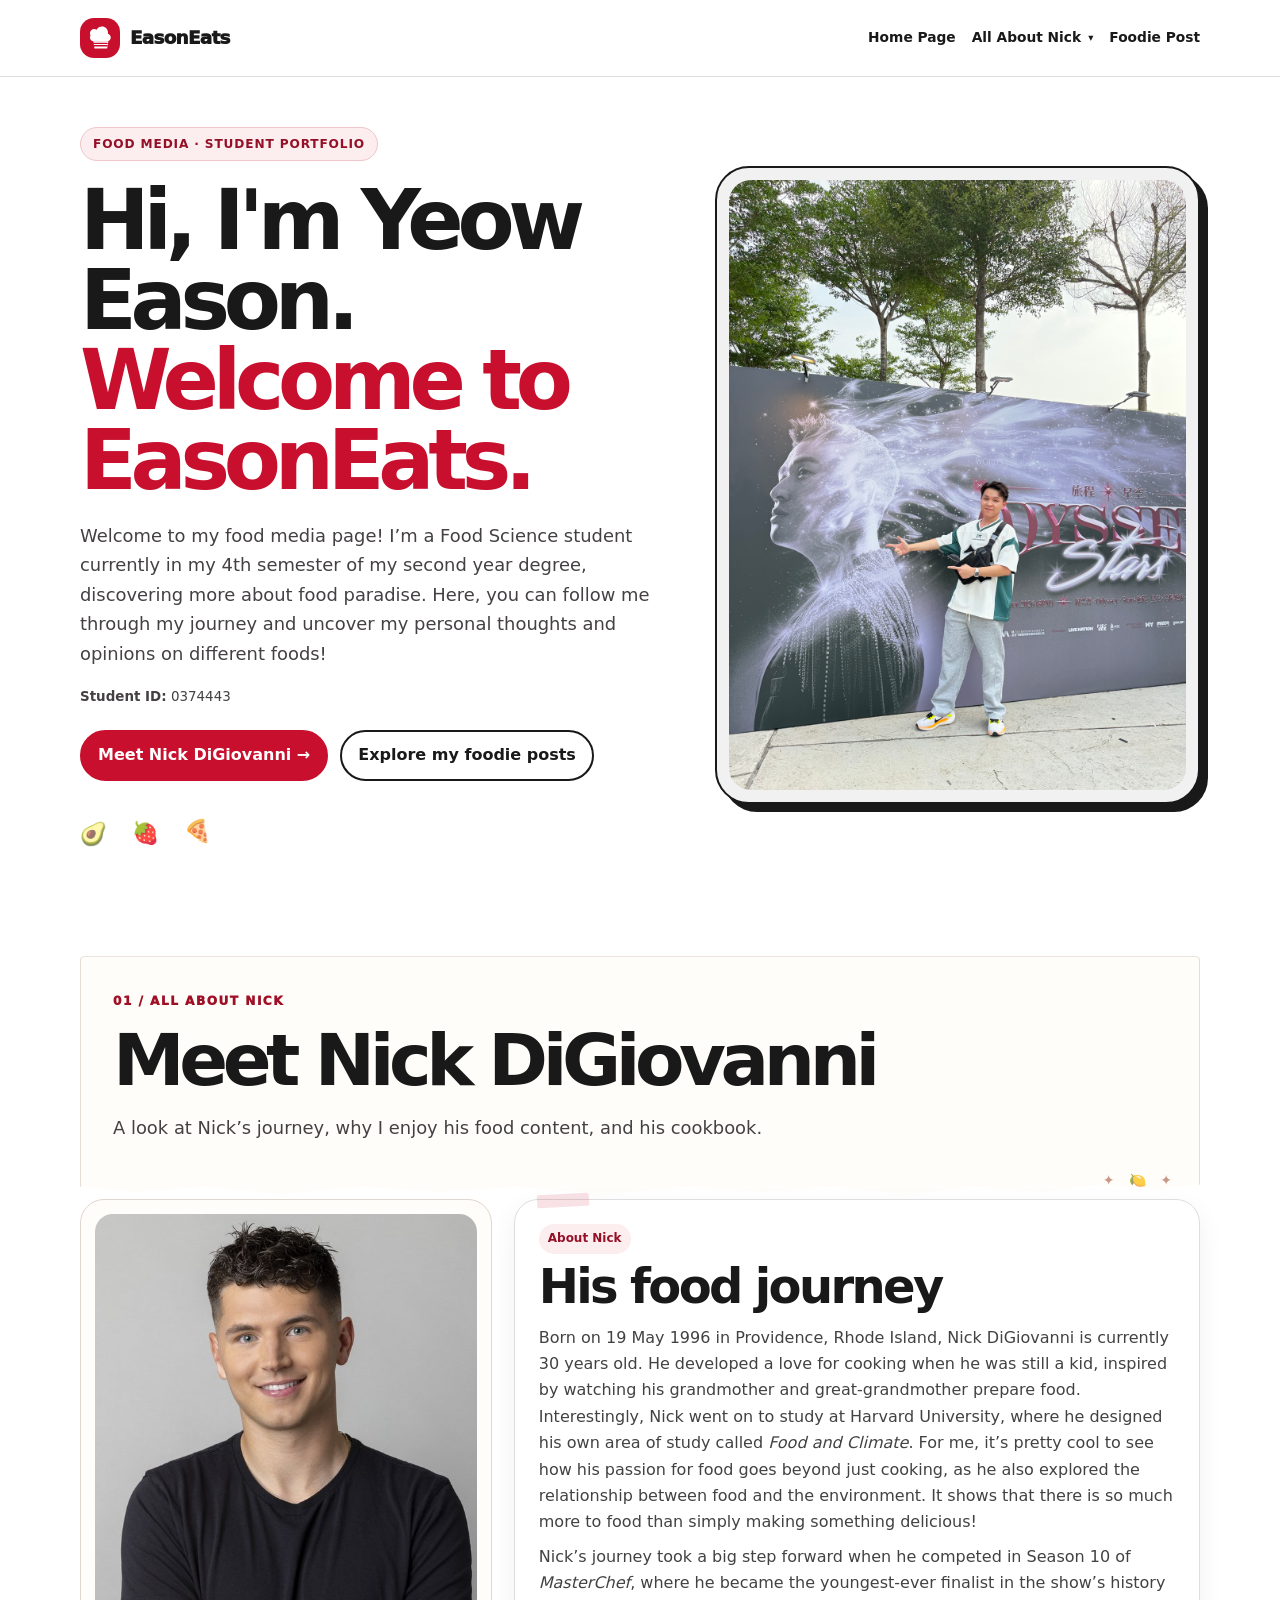
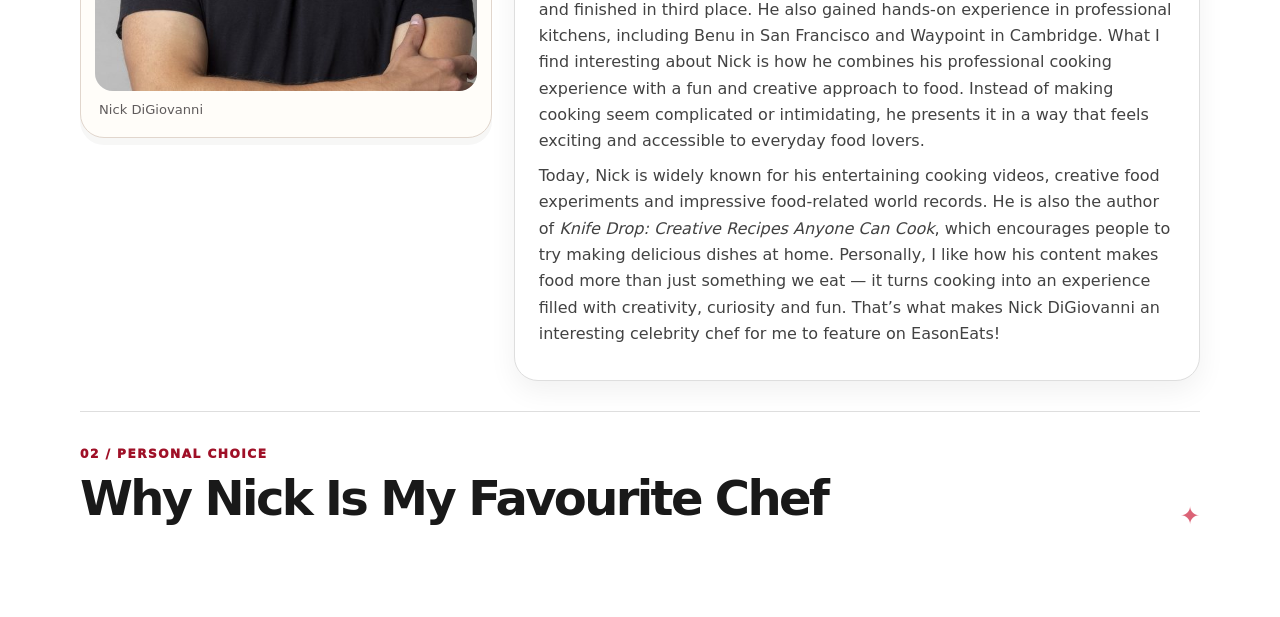
==== commit a04a32b5: "index.html" ====
--- a/index.html
+++ b/index.html
@@ -309,7 +309,8 @@
   padding:30px 32px 38px !important;
   border:1px solid #E6DCD3;
   border-radius:4px 4px 2px 2px;
-  box-shadow:0 8px 0 rgba(55,38,30,.035);
+  box-shadow:0 8px 0 rgba(55,38,
+30,.035);
   clip-path:polygon(0 0,100% 0,100% 94%,96% 96%,91% 94%,86% 97%,80% 95%,74% 98%,67% 95%,61% 97%,54% 95%,47% 98%,39% 95%,32% 97%,25% 95%,18% 98%,11% 95%,5% 97%,0 95%);
 }
 .page-hero::after{
@@ -496,7 +497,7 @@
 </style></head><body>
 <header class="topbar"><div class="wrap nav"><a class="brand" href="#home"><span aria-hidden="true" class="brand-mark chef-mark"><svg aria-label="Chef hat" role="img" viewbox="0 0 48 48"><path d="M13 22.5c-4.2-.7-6.5-3.7-6.5-7.2 0-4 3.2-7.2 7.2-7.2 1.5 0 2.9.5 4 1.3C19.4 5.9 22.8 4 26.5 4c5.5 0 9.9 4.4 9.9 9.9 0 .7-.1 1.4-.2 2.1 2.8.8 4.8 3.3 4.8 6.3 0 3.6-2.9 6.5-6.5 6.5H13c-3.6 0-6.5-2.9-6.5-6.5 0-2.5 1.4-4.7 3.5-5.8" fill="#FFFFFF"></path><path d="M12 28.5h25l-2 12H14z" fill="#FFFFFF"></path><path d="M12 32h23M13 36h22" stroke="#C8102E" stroke-linecap="round" stroke-width="2.2"></path></svg></span> EasonEats</a><nav aria-label="Main navigation" class="links"><a aria-label="Open Home page" class="page-nav" data-page="home" href="#home">Home Page</a><div class="dropdown"><button aria-controls="nick-submenu" aria-expanded="false" aria-haspopup="true" aria-label="Open All About Nick submenu" class="dropbtn" data-page="nick" type="button">All About Nick <span aria-hidden="true" class="dropdown-caret">▾</span></button><div class="dropmenu" id="nick-submenu"><a class="nick-subnav" data-page="nick" href="#about-nick">About Nick</a><a class="nick-subnav" data-page="nick" href="#why-nick">Why Nick Is My Favourite Chef</a><a class="nick-subnav" data-page="nick" href="#nick-cookbook">Nick’s Cookbook</a><a class="nick-subnav" data-page="nick" href="#tv-shows">TV Shows</a><a class="nick-subnav" data-page="nick" href="#social-media">Social Media</a><a class="nick-subnav" data-page="nick" href="#awards">Awards</a><a class="nick-subnav" data-page="nick" href="#favourite-media">My 3 Favourite Media Items</a></div></div><a class="page-nav" data-page="foodie" href="#foodie-post">Foodie Post</a></nav></div></header>
 <main>
-<section class="hero" id="home"><div class="wrap hero-grid"><div><span class="eyebrow">Food Media · Student Portfolio</span><h1>Hi, I'm Yeow Eason.<span>Welcome to EasonEats.</span></h1><p class="lead">Welcome to my food media page! I’m a Food Science student currently in my 4th semester of my second year degree, discovering more about food paradise. Here, you can follow me through my journey and uncover my personal thoughts and opinions on different foods!</p><p class="meta"><strong>Student ID:</strong> 0374443</p><div class="actions"><a class="btn primary" href="#about-nick">Meet Nick DiGiovanni →</a><a class="btn" href="#foodie-post">Explore my foodie posts</a></div></div><div class="profile-frame"><div class="profile-placeholder profile-photo-wrap"><img alt="Yeow Eason standing at an outdoor concert display" class="profile-photo" loading="eager" src="assets/images/yeow-eason-concert-profile.jpg"/></div></div></div></section>
+<section class="hero" id="home"><div class="wrap hero-grid"><div><span class="eyebrow">Food Media · Student Portfolio</span><h1>Hi, I'm Yeow Eason.<span>Welcome to EasonEats.</span></h1><p class="lead">Welcome to my food media page! I’m a Food Science student currently in my 4th semester of my second year degree, discovering more about food paradise. Here, you can follow me through my journey and uncover my personal thoughts and opinions on different foods!</p><p class="meta"><strong>Student ID:</strong> 0374443</p><div class="actions"><a class="btn primary" href="#about-nick">Meet Nick DiGiovanni →</a><a class="btn" href="#foodie-post">Explore my foodie posts</a></div></div><div class="profile-frame"><div class="profile-placeholder profile-photo-wrap"><img alt="Yeow Eason standing at an outdoor concert display" class="profile-photo" loading="eager" src="yeow-eason-concert-profile.jpg"/></div></div></div></section>
 <section id="about-nick">
 <div class="wrap">
 <div class="page-hero">
@@ -506,7 +507,7 @@
 </div>
 <div class="feature" id="about-nick-bio">
 <figure class="photo-panel">
-<img alt="Portrait of Nick DiGiovanni from the supplied PDF" class="profile-photo" loading="lazy" src="assets/images/nick-digiovanni-portrait.jpg" title="Portrait of Nick DiGiovanni from the supplied PDF"/>
+<img alt="Portrait of Nick DiGiovanni from the supplied PDF" class="profile-photo" loading="lazy" src="nick-digiovanni-portrait.jpg" title="Portrait of Nick DiGiovanni from the supplied PDF"/>
 <figcaption>Nick DiGiovanni</figcaption>
 </figure>
 <article class="card">
@@ -520,235 +521,3 @@
 <div class="subsection" id="why-nick">
 <div class="section-head"><div><span class="kicker">02 / Personal choice</span><h2>Why Nick Is My Favourite Chef</h2></div></div>
 <div class="feature">
-<figure class="photo-panel">
-<img alt="Nick DiGiovanni in a kitchen, from the supplied PDF" class="media-photo" loading="lazy" src="assets/images/nick-digiovanni-kitchen.jpg" title="Nick DiGiovanni in a kitchen, from the supplied PDF"/>
-<figcaption>Nick in his studio kitchen</figcaption>
-</figure>
-<article class="card">
-<p>One of the main reasons why Nick DiGiovanni is my favourite chef is the type of content he creates. What I enjoy most is that his videos are not always just about himself or his own cooking. He often collaborates with different celebrity chefs and food creators from around the world, giving viewers the chance to explore different cooking styles, techniques and personalities. As someone who enjoys watching food content, I find this really interesting because I get to discover other chefs that I might not have known about before. It is almost like getting to know several chefs through one channel! I also enjoy seeing how each chef approaches the same ingredient or dish differently, as it reminds me that cooking is not just about following a recipe but also about creativity, experience and personal style.</p>
-<p>Another thing that makes Nick’s journey exciting to follow is his ambition to surpass Gordon Ramsay in YouTube subscribers. When I first learned about this goal, I was curious to see whether he could actually achieve something that seemed so challenging, especially when Gordon Ramsay is already such a well-known chef worldwide. What makes this interesting to me is that Nick did not simply rely on his reputation as a <em>MasterChef</em> finalist. Instead, he continued creating entertaining food videos, experimenting with unusual ideas and collaborating with well-known personalities. In fact, Nick has since surpassed Gordon Ramsay in YouTube subscribers, making his ambition even more fascinating to look back on (<a href="https://www.forbes.com/sites/jonyoushaei/2025/01/07/the-next-gordon-ramsay-how-nick-digiovanni-built-his-youtube-empire/" rel="noopener" target="_blank">Youshaei, 2025</a>). His journey makes me wonder what other goals he will set for himself next, and that curiosity is one of the reasons I continue to follow his content.</p>
-<p>Besides his cooking skills and ambition, I also like how Nick makes food content entertaining and approachable. His videos can be creative, funny and sometimes surprisingly adventurous, which makes me want to keep watching even when I am not looking for a particular recipe. I appreciate how he can introduce cooking techniques and food knowledge without making the experience feel like a serious cooking lesson. To me, that is what makes Nick stand out: he combines his skills as a chef with the creativity of a content creator, making food enjoyable for both experienced cooks and ordinary food lovers. Overall, Nick DiGiovanni is my favourite chef because his content allows me to discover other chefs, learn about different cooking styles and follow an ambitious creator whose food journey keeps me curious about what comes next!</p>
-</article>
-</div>
-</div>
-<div class="subsection" id="nick-cookbook">
-<div class="section-head"><div><span class="kicker">03 / Cookbook</span><h2><em>Knife Drop: Creative Recipes Anyone Can Cook</em> (2023)</h2></div></div>
-<div class="feature">
-<figure class="photo-panel">
-<img alt="Cover of Knife Drop: Creative Recipes Anyone Can Cook by Nick DiGiovanni" class="book-cover" loading="lazy" src="assets/images/knife-drop-book-cover.jpg" title="Cover of Knife Drop: Creative Recipes Anyone Can Cook by Nick DiGiovanni"/>
-<figcaption><em>Knife Drop: Creative Recipes Anyone Can Cook</em></figcaption>
-</figure>
-<article class="card">
-<p>Released on 13 June 2023, <em>Knife Drop: Creative Recipes Anyone Can Cook</em> was Nick DiGiovanni’s very first cookbook. After sharing his cooking knowledge through online videos for years, Nick wanted to bring his favourite recipes, personal experiences and cooking tips together in one book. What I find interesting is that he didn’t write it just for professional chefs or experienced cooks. Instead, he wanted to make cooking fun and accessible to everyone, even those who are just starting out in the kitchen. With creative recipes, practical tips and QR codes linking to cooking tutorials, Nick encourages readers to be more confident, experiment with food and enjoy their own cooking adventures!</p>
-<p><strong>Book title:</strong> <em>Knife Drop: Creative Recipes Anyone Can Cook</em><br/><strong>Published:</strong> 13 June 2023</p>
-<p><a class="btn primary" href="https://www.penguinrandomhouse.com/books/719590/knife-drop-by-nick-digiovanni/" rel="noopener" target="_blank">View publisher page ↗</a></p>
-</article>
-</div>
-</div>
-</div>
-</section>
-<section class="dark" id="tv-shows">
-<div class="wrap">
-<div class="section-head"><div><span class="kicker">04 / Screen appearances</span><h2>TV Shows</h2></div><p class="section-intro">Television shows that Nick has appeared on</p></div>
-<div class="grid2">
-<article class="card show-card"><img alt="Nick DiGiovanni on MasterChef" class="media-photo" loading="lazy" src="assets/images/nick-digiovanni-masterchef.jpg" title="Nick DiGiovanni on MasterChef"/><span class="tag">Competition series</span><h3><em>MasterChef</em> (2019, 2021, 2024, 2026)</h3><p class="role">Contestant, mentor and guest judge</p><p>Nick first gained wider recognition as a finalist on Season 10, finishing in third place. He later returned to the competition in mentoring and judging roles, challenging contestants to demonstrate their creativity, cooking skills and understanding of different food cultures.</p></article>
-<article class="card show-card"><img alt="Nick DiGiovanni on Selena + Chef" class="media-photo" loading="lazy" src="assets/images/nick-digiovanni-selena-and-chef.jpg" title="Nick DiGiovanni on Selena + Chef"/><span class="tag">Cooking series</span><h3><em>Selena + Chef</em> (2022)</h3><p class="role">Guest chef · Season 4, Episode 5</p><p>In this cooking series, Nick teaches Selena Gomez how to make homemade pesto pasta served inside a giant cheese wheel. I think this is a fun example of how Nick makes cooking entertaining while helping someone else learn new techniques.</p></article>
-<article class="card show-card"><img alt="Nick DiGiovanni on 100 Cooks" class="media-photo" loading="lazy" src="assets/images/nick-digiovanni-100-cooks.jpg" title="Nick DiGiovanni on 100 Cooks"/><span class="tag">Food competition</span><h3><em>100 Cooks</em> (2026)</h3><p class="role">Judge</p><p>Nick joins professional chef Alex Guarnaschelli on the judging panel of this cooking competition, where 100 home cooks face unpredictable culinary challenges for a chance to win US$250,000. It is interesting to see him evaluate other cooks and put his own food knowledge to use from the judges’ side of the kitchen.</p></article>
-<article class="card show-card"><img alt="Nick DiGiovanni on America's Test Kitchen: The Next Generation" class="media-photo" loading="lazy" src="assets/images/nick-digiovanni-americas-test-kitchen.jpg" title="Nick DiGiovanni on America's Test Kitchen: The Next Generation"/><span class="tag">Cooking competition</span><h3><em>America’s Test Kitchen: The Next Generation</em> (2022)</h3><p class="role">Guest judge</p><p>This cooking competition gives home cooks the opportunity to prove their abilities, with a US$100,000 prize and the chance to join the America’s Test Kitchen team. Nick appeared as a guest judge, sharing his perspective on the contestants’ dishes and cooking abilities.</p></article>
-<article class="card show-card"><img alt="Dish It Out promotional image" class="media-photo" loading="lazy" src="assets/images/dish-it-out-promo.jpg" title="Dish It Out promotional image"/><span class="tag">Cooking show</span><h3><em>Dish It Out</em></h3><p class="role">Guest chef · Season 1, Episode 28</p><p>Nick appears alongside host Matilda “Tilly” Ramsay to prepare his signature shepherd’s pie. The episode also explores hand pies and a fresh take on lemon meringue, making it a good example of Nick sharing recipe ideas in a traditional cooking-show format.</p></article>
-</div>
-</div>
-</section>
-<section id="social-media"><div class="wrap">
-<div class="section-head"><div><span class="kicker">05 / Online profiles</span><h2>Social Media</h2></div><p class="section-intro">Official social media accounts of Nick DiGiovanni</p></div>
-<div class="social-grid">
-<article class="card social-card"><div aria-label="YouTube logo" class="social-brand social-youtube"><svg aria-hidden="true" role="img" viewbox="0 0 48 34"><rect fill="#FF0033" height="30" rx="8" width="44" x="2" y="2"></rect><path d="M20 10.5L31 17 20 23.5Z" fill="#FFFFFF"></path></svg></div><h3>YouTube</h3><a class="btn primary" href="https://www.youtube.com/@nickdigiovanni" rel="noopener" target="_blank">Visit YouTube ↗</a></article>
-<article class="card social-card"><div aria-label="Instagram logo" class="social-brand social-instagram"><svg aria-hidden="true" role="img" viewbox="0 0 48 48"><defs><lineargradient id="igGradient" x1="0" x2="1" y1="1" y2="0"><stop offset="0" stop-color="#FFB33A"></stop><stop offset=".48" stop-color="#E1306C"></stop><stop offset="1" stop-color="#833AB4"></stop></lineargradient></defs><rect fill="url(#igGradient)" height="42" rx="12" width="42" x="3" y="3"></rect><rect fill="none" height="26" rx="8" stroke="#FFFFFF" stroke-width="3.2" width="26" x="11" y="11"></rect><circle cx="24" cy="24" fill="none" r="6.5" stroke="#FFFFFF" stroke-width="3.2"></circle><circle cx="33" cy="15" fill="#FFFFFF" r="2.2"></circle></svg></div><h3>Instagram</h3><a class="btn primary" href="https://www.instagram.com/nick.digiovanni" rel="noopener" target="_blank">Visit Instagram ↗</a></article>
-<article class="card social-card"><div aria-label="TikTok logo" class="social-brand social-tiktok"><svg aria-hidden="true" role="img" viewbox="0 0 48 48"><path d="M27 5v24.1a9.2 9.2 0 1 1-7.5-9.1v7.1a3.2 3.2 0 1 0 1.5 2.7V5h6.5c.6 5.1 3.4 8.2 8.5 9.3v6.6c-3.4-.5-6.4-1.8-9-4.1V5Z" fill="#25F4EE" transform="translate(-2 1)"></path><path d="M29 4v24.1a9.2 9.2 0 1 1-7.5-9.1v7.1a3.2 3.2 0 1 0 1.5 2.7V4h6.5c.6 5.1 3.4 8.2 8.5 9.3v6.6c-3.4-.5-6.4-1.8-9-4.1V4Z" fill="#FE2C55" transform="translate(-1 1)"></path><path d="M28 4v24.1a9.2 9.2 0 1 1-7.5-9.1v7.1a3.2 3.2 0 1 0 1.5 2.7V4h6.5c.6 5.1 3.4 8.2 8.5 9.3v6.6c-3.4-.5-6.4-1.8-9-4.1V4Z" fill="#111111"></path></svg></div><h3>TikTok</h3><a class="btn primary" href="https://www.tiktok.com/@nick.digiovanni" rel="noopener" target="_blank">Visit TikTok ↗</a></article>
-<article class="card social-card"><div aria-label="Facebook logo" class="social-brand social-facebook"><svg aria-hidden="true" role="img" viewbox="0 0 48 48"><rect fill="#1877F2" height="42" rx="8" width="42" x="3" y="3"></rect><path d="M28.5 45V27.2h6l.9-7h-6.9v-4.5c0-2 0.6-3.4 3.5-3.4h3.7V6.1c-.6-.1-2.8-.3-5.3-.3-5.3 0-9 3.2-9 9.2v5.2h-6v7h6V45Z" fill="#FFFFFF"></path></svg></div><h3>Facebook</h3><a class="btn primary" href="https://www.facebook.com/nick.digiovanni" rel="noopener" target="_blank">Visit Facebook ↗</a></article>
-<article class="card social-card"><div aria-label="Snapchat logo" class="social-brand social-snapchat"><svg aria-hidden="true" role="img" viewbox="0 0 48 48"><path d="M24 4c-7.5 0-11.3 5.7-11.3 13.2 0 2.4.3 4.2-.4 5.6-.7 1.6-2.8 3.1-5.4 4.2-.9.4-.7 1.7.3 2.1 1.5.6 3.2.9 4.7 1.1.7.1 1 .6 1.2 1.2.3 1.1.9 2.2 2.1 2.6 1.3.4 2.9-.1 4.3.4 1.7.5 2.9 2.4 4.5 3.2 1.5.8 2.5.8 4 0 1.6-.8 2.8-2.7 4.5-3.2 1.4-.5 3 .1 4.3-.4 1.2-.4 1.8-1.5 2.1-2.6.2-.6.5-1.1 1.2-1.2 1.5-.2 3.2-.5 4.7-1.1 1-.4 1.2-1.7.3-2.1-2.6-1.1-4.7-2.6-5.4-4.2-.7-1.4-.4-3.2-.4-5.6C35.3 9.7 31.5 4 24 4Z" fill="#FFFC00" stroke="#111111" stroke-width="1.8"></path><path d="M18 19c1.7-1.7 3.5-1.7 5.2 0M25.5 19c1.7-1.7 3.5-1.7 5.2 0" fill="none" stroke="#111111" stroke-linecap="round" stroke-width="2.4"></path></svg></div><h3>Snapchat</h3><a class="btn primary" href="https://www.snapchat.com/@nick.digiovanni" rel="noopener" target="_blank">Visit Snapchat ↗</a></article>
-</div>
-</div></section>
-<section class="dark" id="awards"><div class="wrap">
-<div class="section-head"><div><span class="kicker">06 / Recognition</span><h2>Awards &amp; Achievements</h2></div><p class="section-intro">A look at Nick’s achievements and recognition, including selected Forbes and Webby Awards highlights.</p></div>
-<div class="grid3">
-<article class="card award-card"><img alt="Forbes 30 Under 30 Food &amp; Drink feature photo" class="media-photo award-photo" loading="lazy" src="assets/images/forbes-30-under-30-feature.jpg"/><span class="tag">2021</span><h3>Forbes 30 Under 30 — Food &amp; Drink</h3><p>Recognition in Forbes’ 30 Under 30 Food &amp; Drink category.</p><p class="small"><a href="https://www.forbes.com/sites/chloesorvino/2020/12/01/meet-the-breakout-entrepreneurs-who-are-resetting-the-food-industry-while-under-30-years-old" rel="noopener" target="_blank">Read Forbes article ↗</a></p></article>
-<article class="card award-card"><img alt="Nick DiGiovanni holding his Streamy Award" class="media-photo" loading="lazy" src="assets/images/nick-digiovanni-streamy-award.jpg" title="Nick DiGiovanni holding his Streamy Award"/><span class="tag">2023</span><h3>Streamy Award — Food</h3><p>Nick won the Food category at the 2023 Streamy Awards.</p><p class="small"><a href="https://www.facebook.com/streamys/videos/nick-digiovanni-wins-food-2023-streamy-awards/841563203850150" rel="noopener" target="_blank">View award post ↗</a></p></article>
-<article class="card award-card"><img alt="Nick DiGiovanni with a YouTube Diamond Creator Award" class="media-photo" loading="lazy" src="assets/images/nick-digiovanni-youtube-diamond-award.jpg" title="Nick DiGiovanni with a YouTube Diamond Creator Award"/><span class="tag">2023</span><h3>YouTube Diamond Creator Award</h3><p>Nick is pictured with his YouTube Diamond Creator Award.</p><p class="small"><a href="https://blog.youtube/creator-and-artist-stories/celebrating-10-years-of-youtube-creator-awards" rel="noopener" target="_blank">Read YouTube Creator Awards article ↗</a></p></article>
-<article class="card award-card"><img alt="Nick DiGiovanni’s Webby Awards People’s Voice Winner, Social, Food &amp; Drink" class="media-photo award-photo" loading="lazy" src="assets/images/nick-digiovanni-webby-social-food-drink.jpg"/><span class="tag">2025</span><h3>People’s Voice Winner — Social, Food &amp; Drink</h3><p>Listed as a People’s Voice winner in the Social Food &amp; Drink category.</p><p class="small"><a href="https://winners.webbyawards.com/2025/social/general-social/food-drink/324970/nick-digiovanni" rel="noopener" target="_blank">View 2025 Webby entry ↗</a></p></article>
-<article class="card award-card"><img alt="Nick DiGiovanni’s Webby Awards Creators, Food &amp; Drink recognition" class="media-photo award-photo" loading="lazy" src="assets/images/nick-digiovanni-webby-creators.jpg"/><span class="tag">2026</span><h3>Webby Awards — Creators, Food &amp; Drink</h3><p>Recognition in the 2026 Creators, Food &amp; Drink category.</p><p class="small"><a href="https://winners.webbyawards.com/2026/creators/individual-creator/food-drink/364219/nick-digiovanni" rel="noopener" target="_blank">View 2026 Webby entry ↗</a></p></article>
-</div>
-</div></section>
-<section id="favourite-media"><div class="wrap">
-<div class="section-head"><div><span class="kicker">07 / Media selection</span><h2>My 3 Favourite Media Items</h2></div><p class="section-intro">These are three pieces of Nick’s content that I enjoy</p></div>
-<div class="grid3">
-<article class="card favourite-media-card">
-<a aria-label="Watch Nick DiGiovanni's burger video on YouTube" class="video-thumbnail-link" href="https://youtu.be/kfW94tNMFkA?si=NM-pQYE4cyDUZ1Tx" rel="noopener" target="_blank">
-<img alt="Thumbnail for Nick DiGiovanni's burger-making YouTube video" class="media-photo video-thumbnail" loading="lazy" src="https://img.youtube.com/vi/kfW94tNMFkA/hqdefault.jpg"/>
-<span aria-hidden="true" class="video-play">▶</span>
-</a>
-<span class="tag">Favourite item 01 · YouTube</span>
-<h3>Learning to Make a Proper Burger</h3>
-<p>Since I love burgers so much, this video has completely taught me how to make a proper burger. I enjoy how it guides me through the burger-making process and helps me understand how to prepare one properly.</p>
-<p>Another reason I chose this video is that it is short and does not take much time to watch. It works as a fast learning platform for me because I can quickly pick up useful cooking knowledge without having to spend too much time going through a long video.</p>
-<a class="btn primary" href="https://youtu.be/kfW94tNMFkA?si=NM-pQYE4cyDUZ1Tx" rel="noopener" target="_blank">Watch the YouTube video ↗</a>
-</article>
-<article class="card favourite-media-card instagram-favourite-card">
-<a aria-label="Watch Nick DiGiovanni’s Instagram Reel about a chicken cooking experiment" class="instagram-reel-link" href="https://www.instagram.com/reel/DdJylL7hcNa/?cplk=aXBlZjVqbHNnMnFl" rel="noopener" target="_blank">
-<div aria-hidden="true" class="instagram-reel-poster">
-<span class="instagram-reel-platform"><span class="instagram-glyph">◎</span> Instagram Reel</span>
-<span class="instagram-reel-title">COOKING<br/>EXPERIMENT</span>
-<span class="instagram-reel-subtitle">OVERCOOKED vs UNDERCOOKED CHICKEN</span>
-<span class="instagram-reel-play">▶</span>
-<span class="instagram-reel-sticker">WHAT HAPPENS?</span>
-</div>
-</a>
-<span class="tag">Favourite item 02 · Instagram Reel</span>
-<h3>A Chicken Cooking Experiment</h3>
-<p>Nick doesn’t just cook; he also carries out experiments for his audience. In this Reel, he explores what happens when chicken is overcooked or undercooked. I find this especially interesting because it lets viewers like me see the results of different cooking outcomes and learn something beyond a regular recipe.</p>
-<p>I also like that his Instagram Reels are short while still keeping my attention and curiosity. They make me want to keep watching to find out what happens, without taking too much time. That mix of quick learning and entertainment is one of the reasons I enjoy watching his Reels.</p>
-<a class="btn primary" href="https://www.instagram.com/reel/DdJylL7hcNa/?cplk=aXBlZjVqbHNnMnFl" rel="noopener" target="_blank">Watch the Instagram Reel ↗</a>
-</article>
-<article class="card"><img alt="Cover of Knife Drop: Creative Recipes Anyone Can Cook" class="book-cover" loading="lazy" src="assets/images/knife-drop-book-cover.jpg" title="Cover of Knife Drop: Creative Recipes Anyone Can Cook"/><span class="tag">Favourite item 03 · Cookbook</span><h3>Egg Benedict Sandwich with Holiday Sauce</h3><p>One recipe that caught my attention in Nick’s cookbook, <em>Knife Drop</em>, is the Egg Benedict Sandwich. To me, it looks almost like a McDonald’s muffin sandwich. I assume it could be a healthier homemade version, although that would depend on the ingredients and how it is prepared.</p><p>Compared with his burger recipe, I find this recipe much simpler to make. The real highlight, however, is his Holiday Sauce. I find it impressively delicious, and it is the key element that brings the whole sandwich together.</p><p>I also like that this recipe gives me room to customise the other ingredients. I can choose my favourite type of meat and vegetables, so I can make the sandwich according to my own preferences. However, I would still rely on Nick’s Holiday Sauce because, without it, the dish would lose much of its flavour and brightness.</p></article>
-</div>
-</div></section>
-<section class="dark" id="foodie-post"><div class="wrap">
-<div class="page-hero"><span class="kicker">08 / My original food media</span><h1>Foodie Post</h1><p class="lead">My personal food adventures, one delicious bite at a time.</p></div>
-<div class="foodie-definition">
-<figure class="photo-panel"><img alt="Dictionary-style definition of foodie supplied in the PDF" class="definition-image" loading="lazy" src="assets/images/foodie-definition.png" title="Dictionary-style definition of foodie supplied in the PDF"/><figcaption>Definition of “foodie” used in my project.</figcaption></figure>
-<article class="card"><span class="tag">What is a foodie?</span><h2>Food is more than just eating</h2><p>To me, being a foodie is about more than just eating because I’m hungry. It’s about enjoying the whole experience of food — discovering new places, trying different dishes, exploring different flavours and appreciating the little details that make each meal special. I am a foodie because I enjoy seeking out new restaurants, comparing different dishes, learning about the stories and cultures behind the food and sharing my honest opinions with others. Whether I’m enjoying Malaysian food, grabbing a pizza with friends or trying a new burger spot, I love capturing those moments and sharing my experiences through photos, reviews and recommendations. I also enjoy thinking about what makes each meal memorable, from the taste and presentation to the atmosphere and the people I share it with. For me, food is a way to explore, create memories and discover something new with every bite. And that’s what EasonEats is all about — my personal food adventures, one delicious bite at a time!</p></article>
-</div>
-<div class="section-head" style="margin-top:38px"><div><span class="kicker">Three original posts</span><h2>My Foodie Posts</h2></div><p class="section-intro">My honest impressions of three different food experiences.</p></div>
-<div class="grid3">
-<article class="card food-card"><img alt="Ayam Gepuk meal from Gepuklah" loading="lazy" src="assets/images/ayam-gepuk-gepuklah.jpg" title="Ayam Gepuk meal from Gepuklah"/><div class="food-body"><span class="tag">Post 01 · Malaysian food</span><h3>#1. Ayam Gepuk from Gepuklah — So Good, But That Queue!</h3>
-<p>Some food is just so good that you keep thinking about it even after you’ve finished eating, and Gepuklah’s Ayam Gepuk is definitely one of those meals for me! The star of the show is the fried chicken, with its golden, crispy exterior and tender, juicy meat inside. But let’s talk about the sambal, because that’s where things get serious! As someone who genuinely loves spicy food and has a pretty high spice tolerance, I’d rate the sambal a 7/10 for spiciness. Honestly, it might be too intense for people who aren’t used to spicy food, but for me, it was still acceptable and added a fiery kick that made every bite more exciting. Combined with the rice and side dishes, the whole meal was savoury, satisfying and seriously delicious. If Gepuklah were closer to my place, I could easily see myself eating this once or even twice a week. Yes, I enjoyed it THAT much!</p>
-<p>Price-wise, I think it’s pretty reasonable and fair for what you get. When a meal tastes this good and leaves you feeling satisfied, I don’t mind paying for it. However, there are two things that make me hesitate before visiting again. First, the location is quite far from where I live, so getting there takes more effort than I’d like. Second, the queue can be disgustingly long! I guess that’s what happens when a place becomes this popular, but waiting ages when you’re already hungry is definitely not the most enjoyable part of the experience. The food makes me want to return, but the distance and waiting time make me think twice.</p>
-<p>Still, if you ask me whether I’d eat Gepuklah again, my answer is absolutely YES! The crispy chicken, fiery sambal and reasonable price make it worth considering despite the long queue. I just wish it were nearer to my place and that I didn’t have to wait so long to get my hands on it. For now, Gepuklah remains one of those places I crave whenever I’m in the mood for seriously good Ayam Gepuk. Great food, fair price, painful queue — but honestly, that sambal is hard to forget!</p>
-<p class="rating">EasonEats rates it: 9/10 🌶️🍗</p><p class="hashtag-line">#AyamGepuk #Gepuklah #SpicyFoodLover #FoodieAdventures #EasonEats</p>
-</div></article>
-<article class="card food-card"><img alt="Pizza and pasta at Pizza Mansion" loading="lazy" src="assets/images/pizza-mansion-food.jpg" title="Pizza and pasta at Pizza Mansion"/><div class="food-body"><span class="tag">Post 02 · Pizza</span><h3>#2. Pizza Mansion — My Go-To Spot for Special Occasions</h3>
-<p>Some places are just worth coming back to, and Pizza Mansion is definitely one of them! I’ve visited this place multiple times, especially when there’s a special occasion or something worth celebrating. Whether it’s a birthday, a gathering with friends or simply an excuse to enjoy some good food, Pizza Mansion always comes to mind. The first time I visited was at their KL branch, and later, I tried their Petaling Jaya branch, which is much closer to my place. They have three branches across the Klang Valley, so there are a few locations to choose from depending on where you are. What I appreciate most is that they offer an online booking system, which makes planning a meal much easier. I usually don’t have to wait long when I book ahead, and honestly, that’s a huge plus when all I want to do is sit down and enjoy my food!</p>
-<p>Now, let’s talk about my favourites, because these two dishes deserve their own spotlight: Silence of the Lambs and Truffle Mac &amp; Cheese! First up is the Silence of the Lambs pizza. The name itself is already memorable, but the flavour is what keeps me coming back. It features Moroccan lamb meatballs on a tomato-chilli base, topped with melted cheese, green chillies, yoghurt, harissa and coriander. I love how the rich, savoury lamb pairs with the spicy tomato base, while the yoghurt adds a creamy, cooling contrast to the bolder flavours. Every bite brings together a mix of savoury, spicy and tangy notes, making it a really satisfying pizza. And then there’s the Truffle Mac &amp; Cheese — honestly, if you’re a cheese lover, this one is hard to ignore! The macaroni is coated in a rich, creamy blend of cheeses, with truffle adding that distinctive earthy aroma and deep, savoury flavour. It’s comforting, cheesy and indulgent, the kind of dish that makes you want just one more bite even when you’re already full.</p>
-<p>Price-wise, I think Pizza Mansion is pretty reasonable and fair considering the quality of the food they serve. For me, it’s not just about paying for a pizza; it’s about enjoying well-made food with flavours that stand out. Of course, it might not be somewhere I visit every week, but that’s mainly because I tend to save it for special occasions rather than because of the price. The combination of quality food, creative menu choices and the convenience of booking ahead makes it a place I’m happy to revisit. If you’re looking for somewhere to celebrate with friends or enjoy a proper pizza night, I’d definitely recommend giving Pizza Mansion a try. Just make sure you leave some room for the Truffle Mac &amp; Cheese — trust me, you don’t want to miss it!</p>
-<p class="rating">EasonEats rates it: 9/10 🍕🧀</p><p class="hashtag-line">#PizzaMansion #SilenceOfTheLambs #TruffleMacAndCheese #PizzaLovers #EasonEats</p>
-</div></article>
-<article class="card food-card"><img alt="Burgers and fries at Shake Shack" loading="lazy" src="assets/images/shake-shack-burger-fries.jpg" title="Burgers and fries at Shake Shack"/><div class="food-body"><span class="tag">Post 03 · Fast food</span><h3>#3. Shake Shack @ Sunway Pyramid — Is It Really Worth the Hype?</h3>
-<p>I finally got to try Shake Shack at Sunway Pyramid, and honestly, I have mixed feelings about this one. Shake Shack is an American burger brand that has become popular worldwide, so I was curious to see whether its burgers would really stand out from the usual fast-food options we have in Malaysia. After trying it for myself, I’d say the food was okay — nothing terrible, but nothing that completely blew me away either. The burger had the familiar combination of a juicy beef patty, melted cheese, fresh vegetables and sauce, while the fries were pretty standard crinkle-cut fries. Everything was enjoyable enough, but I didn’t walk away thinking, “Wow, I need to come back for this!” Maybe my expectations were a little too high because of all the hype surrounding the brand.</p>
-<p>Now, let’s talk about the price, because this is where things get a little difficult for me. I understand that Shake Shack originated in the United States and operates as an international brand, so there may be additional costs involved. However, that doesn’t automatically make the price feel worth it to me as a customer. For a burger-and-fries meal, I personally find it expensive, especially when I compare it with more familiar options like McDonald’s. At the end of the day, both places serve burgers, fries and other fast-food favourites. Although the ingredients, preparation and flavours may differ, I didn’t feel that the taste difference was big enough to justify paying so much more. If I’m craving a burger, I’d honestly rather spend less at McDonald’s and still enjoy a satisfying meal. For me, the issue isn’t that Shake Shack serves bad food; it’s that the overall experience didn’t feel special enough for the price.</p>
-<p>Another thing worth mentioning is that Shake Shack has several branches across Malaysia, including Sunway Pyramid, Pavilion Kuala Lumpur, The Exchange TRX and KLIA2, making it accessible to people in different locations. However, having more branches doesn’t necessarily mean I’ll be rushing back for another visit. I’ve only tried the Sunway Pyramid branch once, and, to be honest, I don’t really see myself revisiting it anytime soon. I’m glad I tried it because at least now I know what the hype is about, but I wouldn’t go out of my way to have it again. If I’m craving a quick burger, there are other options that suit my budget better.</p>
-<p>Overall, I’d say Shake Shack is worth trying once if you’re curious about the brand, but it personally didn’t win me over. The food was decent, the experience was fine, and I can understand why people might enjoy it. However, when I consider the price, flavour and other fast-food alternatives available, I just don’t think it offers enough value for me. Maybe it’s a matter of personal preference, but I’d rather save my money for food that leaves a stronger impression on me. No hate to Shake Shack — it simply wasn’t my cup of tea, or should I say, my kind of burger!</p>
-<p class="rating">EasonEats rates it: 5/10 🍔</p><p class="hashtag-line">#ShakeShack #SunwayPyramid #BurgerReview #WorthTheHype #EasonEats</p>
-</div></article>
-</div>
-</div></section>
-</main><footer class="footer"><div class="wrap footer-row"><div><strong>EasonEats</strong><p class="small">Yeow Eason · Student ID: 0374443 · Food Media portfolio</p></div><a class="toplink" href="#home">Back to top ↑</a></div></footer>
-<script>(() => {
-  const allSections = Array.from(document.querySelectorAll('main > section'));
-  const homeIds = new Set(['home']);
-  const nickIds = new Set(['about-nick', 'tv-shows', 'social-media', 'awards', 'favourite-media']);
-  const foodieIds = new Set(['foodie-post']);
-  const navLinks = Array.from(document.querySelectorAll('.links a, .dropbtn'));
-  const homeLink = document.querySelector('.links a[data-page="home"]');
-  const brandLink = document.querySelector('.brand');
-  const foodieLink = document.querySelector('.links a[data-page="foodie"]');
-  const nickButton = document.querySelector('.dropbtn[data-page="nick"]');
-  const nickDropdown = document.querySelector('.dropdown');
-
-  function pageForHash(hash) {
-    if (foodieIds.has(hash)) return 'foodie';
-    if (nickIds.has(hash)) return 'nick';
-    return 'home';
-  }
-
-  function setNickMenuOpen(open) {
-    nickDropdown?.classList.toggle('open', open);
-    nickButton?.setAttribute('aria-expanded', String(open));
-  }
-
-  function showPage(page, targetId = null, updateHash = true) {
-    // Each top-level navigation view has its own explicitly defined section set.
-    const visibleIds = page === 'home' ? homeIds : page === 'foodie' ? foodieIds : nickIds;
-
-    allSections.forEach(section => {
-      const visible = visibleIds.has(section.id);
-      section.classList.toggle('page-hidden', !visible);
-      section.hidden = !visible;
-      section.setAttribute('aria-hidden', String(!visible));
-    });
-
-    navLinks.forEach(link => {
-      const current = link.dataset.page === page && !link.classList.contains('nick-subnav');
-      if (current) link.setAttribute('aria-current', 'page');
-      else link.removeAttribute('aria-current');
-    });
-
-    if (updateHash) {
-      const hashTarget = targetId || (page === 'home' ? 'home' : page === 'foodie' ? 'foodie-post' : 'about-nick');
-      history.replaceState(null, '', '#' + hashTarget);
-    }
-
-    requestAnimationFrame(() => {
-      if (targetId && page === 'nick') {
-        document.getElementById(targetId)?.scrollIntoView({ behavior: 'auto', block: 'start' });
-      } else {
-        window.scrollTo({ top: 0, behavior: 'auto' });
-      }
-    });
-  }
-
-  homeLink?.addEventListener('click', event => {
-    event.preventDefault();
-    setNickMenuOpen(false);
-    showPage('home');
-  });
-  brandLink?.addEventListener('click', event => {
-    event.preventDefault();
-    setNickMenuOpen(false);
-    showPage('home');
-  });
-  foodieLink?.addEventListener('click', event => {
-    event.preventDefault();
-    setNickMenuOpen(false);
-    showPage('foodie');
-  });
-
-  nickButton?.addEventListener('click', event => {
-    event.preventDefault();
-    const wasOpen = nickDropdown?.classList.contains('open');
-    showPage('nick');
-    setNickMenuOpen(!wasOpen);
-  });
-
-  document.addEventListener('click', event => {
-    if (nickDropdown && !nickDropdown.contains(event.target)) setNickMenuOpen(false);
-  });
-  document.addEventListener('keydown', event => {
-    if (event.key === 'Escape') {
-      setNickMenuOpen(false);
-      nickButton?.focus();
-    }
-  });
-
-  document.querySelectorAll('.nick-subnav').forEach(link => {
-    link.addEventListener('click', event => {
-      event.preventDefault();
-      const targetId = link.getAttribute('href').slice(1);
-      showPage('nick', targetId);
-      setNickMenuOpen(false);
-    });
-  });
-
-  document.querySelector('.toplink')?.addEventListener('click', event => {
-    event.preventDefault();
-    setNickMenuOpen(false);
-    showPage('home');
-  });
-
-  window.addEventListener('hashchange', () => {
-    const hash = window.location.hash.slice(1);
-    showPage(pageForHash(hash), nickIds.has(hash) ? hash : null, false);
-  });
-
-  const initialHash = window.location.hash.slice(1);
-  showPage(pageForHash(initialHash), nickIds.has(initialHash) ? initialHash : null, false);
-})();</script></body></html>
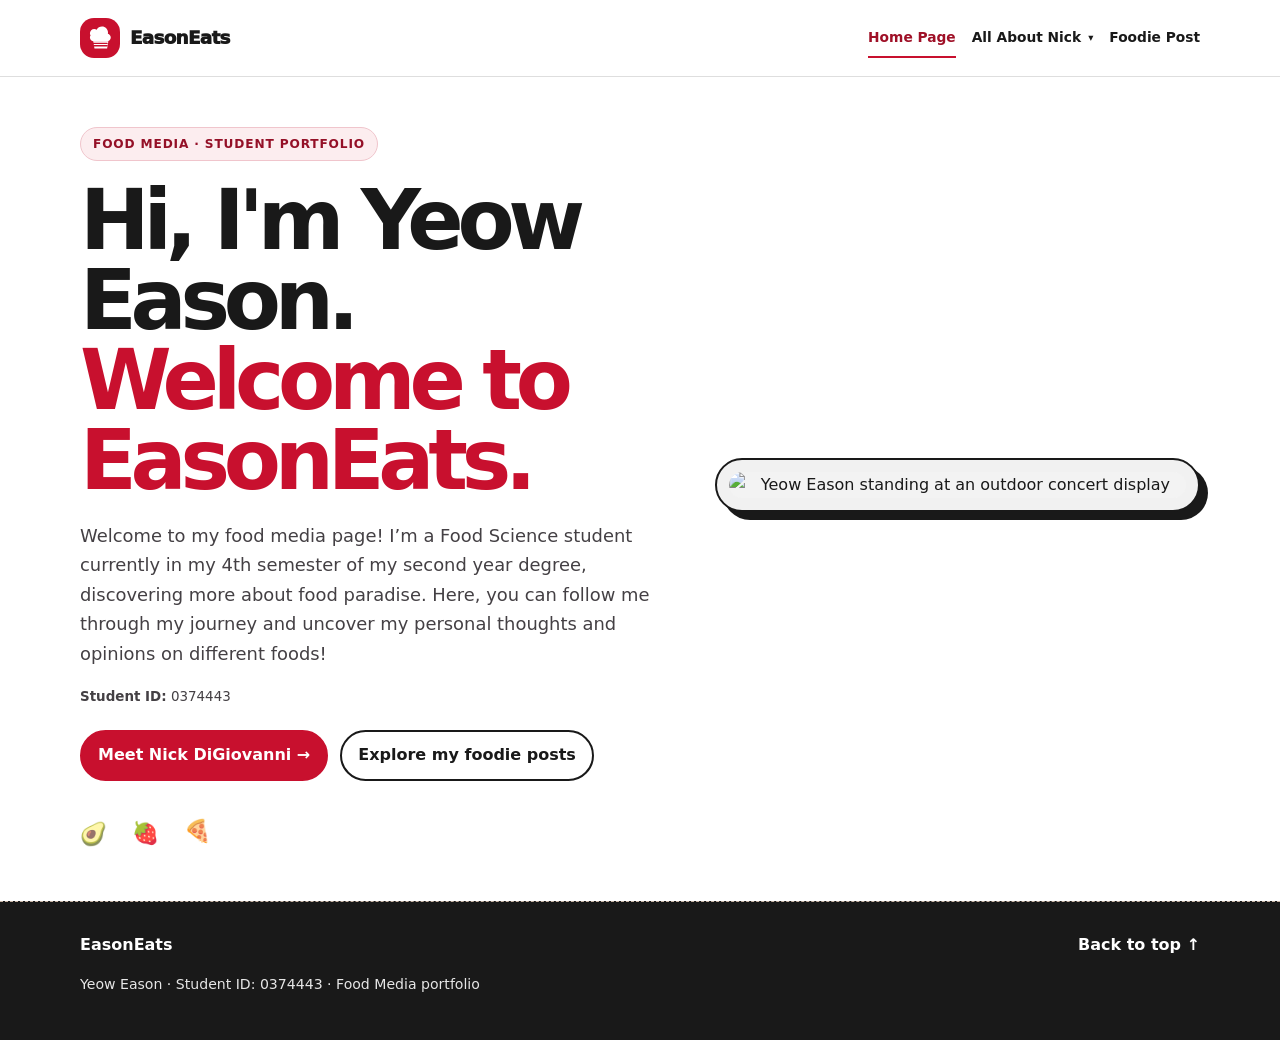
==== commit 4bae347c: "Add files via upload" ====
--- a/index.html
+++ b/index.html
@@ -309,8 +309,7 @@
   padding:30px 32px 38px !important;
   border:1px solid #E6DCD3;
   border-radius:4px 4px 2px 2px;
-  box-shadow:0 8px 0 rgba(55,38,
-30,.035);
+  box-shadow:0 8px 0 rgba(55,38,30,.035);
   clip-path:polygon(0 0,100% 0,100% 94%,96% 96%,91% 94%,86% 97%,80% 95%,74% 98%,67% 95%,61% 97%,54% 95%,47% 98%,39% 95%,32% 97%,25% 95%,18% 98%,11% 95%,5% 97%,0 95%);
 }
 .page-hero::after{
@@ -497,7 +496,7 @@
 </style></head><body>
 <header class="topbar"><div class="wrap nav"><a class="brand" href="#home"><span aria-hidden="true" class="brand-mark chef-mark"><svg aria-label="Chef hat" role="img" viewbox="0 0 48 48"><path d="M13 22.5c-4.2-.7-6.5-3.7-6.5-7.2 0-4 3.2-7.2 7.2-7.2 1.5 0 2.9.5 4 1.3C19.4 5.9 22.8 4 26.5 4c5.5 0 9.9 4.4 9.9 9.9 0 .7-.1 1.4-.2 2.1 2.8.8 4.8 3.3 4.8 6.3 0 3.6-2.9 6.5-6.5 6.5H13c-3.6 0-6.5-2.9-6.5-6.5 0-2.5 1.4-4.7 3.5-5.8" fill="#FFFFFF"></path><path d="M12 28.5h25l-2 12H14z" fill="#FFFFFF"></path><path d="M12 32h23M13 36h22" stroke="#C8102E" stroke-linecap="round" stroke-width="2.2"></path></svg></span> EasonEats</a><nav aria-label="Main navigation" class="links"><a aria-label="Open Home page" class="page-nav" data-page="home" href="#home">Home Page</a><div class="dropdown"><button aria-controls="nick-submenu" aria-expanded="false" aria-haspopup="true" aria-label="Open All About Nick submenu" class="dropbtn" data-page="nick" type="button">All About Nick <span aria-hidden="true" class="dropdown-caret">▾</span></button><div class="dropmenu" id="nick-submenu"><a class="nick-subnav" data-page="nick" href="#about-nick">About Nick</a><a class="nick-subnav" data-page="nick" href="#why-nick">Why Nick Is My Favourite Chef</a><a class="nick-subnav" data-page="nick" href="#nick-cookbook">Nick’s Cookbook</a><a class="nick-subnav" data-page="nick" href="#tv-shows">TV Shows</a><a class="nick-subnav" data-page="nick" href="#social-media">Social Media</a><a class="nick-subnav" data-page="nick" href="#awards">Awards</a><a class="nick-subnav" data-page="nick" href="#favourite-media">My 3 Favourite Media Items</a></div></div><a class="page-nav" data-page="foodie" href="#foodie-post">Foodie Post</a></nav></div></header>
 <main>
-<section class="hero" id="home"><div class="wrap hero-grid"><div><span class="eyebrow">Food Media · Student Portfolio</span><h1>Hi, I'm Yeow Eason.<span>Welcome to EasonEats.</span></h1><p class="lead">Welcome to my food media page! I’m a Food Science student currently in my 4th semester of my second year degree, discovering more about food paradise. Here, you can follow me through my journey and uncover my personal thoughts and opinions on different foods!</p><p class="meta"><strong>Student ID:</strong> 0374443</p><div class="actions"><a class="btn primary" href="#about-nick">Meet Nick DiGiovanni →</a><a class="btn" href="#foodie-post">Explore my foodie posts</a></div></div><div class="profile-frame"><div class="profile-placeholder profile-photo-wrap"><img alt="Yeow Eason standing at an outdoor concert display" class="profile-photo" loading="eager" src="yeow-eason-concert-profile.jpg"/></div></div></div></section>
+<section class="hero" id="home"><div class="wrap hero-grid"><div><span class="eyebrow">Food Media · Student Portfolio</span><h1>Hi, I'm Yeow Eason.<span>Welcome to EasonEats.</span></h1><p class="lead">Welcome to my food media page! I’m a Food Science student currently in my 4th semester of my second year degree, discovering more about food paradise. Here, you can follow me through my journey and uncover my personal thoughts and opinions on different foods!</p><p class="meta"><strong>Student ID:</strong> 0374443</p><div class="actions"><a class="btn primary" href="#about-nick">Meet Nick DiGiovanni →</a><a class="btn" href="#foodie-post">Explore my foodie posts</a></div></div><div class="profile-frame"><div class="profile-placeholder profile-photo-wrap"><img alt="Yeow Eason standing at an outdoor concert display" class="profile-photo" loading="eager" src="assets/images/yeow-eason-concert-profile.jpg"/></div></div></div></section>
 <section id="about-nick">
 <div class="wrap">
 <div class="page-hero">
@@ -507,7 +506,7 @@
 </div>
 <div class="feature" id="about-nick-bio">
 <figure class="photo-panel">
-<img alt="Portrait of Nick DiGiovanni from the supplied PDF" class="profile-photo" loading="lazy" src="nick-digiovanni-portrait.jpg" title="Portrait of Nick DiGiovanni from the supplied PDF"/>
+<img alt="Portrait of Nick DiGiovanni from the supplied PDF" class="profile-photo" loading="lazy" src="assets/images/nick-digiovanni-portrait.jpg" title="Portrait of Nick DiGiovanni from the supplied PDF"/>
 <figcaption>Nick DiGiovanni</figcaption>
 </figure>
 <article class="card">
@@ -521,3 +520,235 @@
 <div class="subsection" id="why-nick">
 <div class="section-head"><div><span class="kicker">02 / Personal choice</span><h2>Why Nick Is My Favourite Chef</h2></div></div>
 <div class="feature">
+<figure class="photo-panel">
+<img alt="Nick DiGiovanni in a kitchen, from the supplied PDF" class="media-photo" loading="lazy" src="assets/images/nick-digiovanni-kitchen.jpg" title="Nick DiGiovanni in a kitchen, from the supplied PDF"/>
+<figcaption>Nick in his studio kitchen</figcaption>
+</figure>
+<article class="card">
+<p>One of the main reasons why Nick DiGiovanni is my favourite chef is the type of content he creates. What I enjoy most is that his videos are not always just about himself or his own cooking. He often collaborates with different celebrity chefs and food creators from around the world, giving viewers the chance to explore different cooking styles, techniques and personalities. As someone who enjoys watching food content, I find this really interesting because I get to discover other chefs that I might not have known about before. It is almost like getting to know several chefs through one channel! I also enjoy seeing how each chef approaches the same ingredient or dish differently, as it reminds me that cooking is not just about following a recipe but also about creativity, experience and personal style.</p>
+<p>Another thing that makes Nick’s journey exciting to follow is his ambition to surpass Gordon Ramsay in YouTube subscribers. When I first learned about this goal, I was curious to see whether he could actually achieve something that seemed so challenging, especially when Gordon Ramsay is already such a well-known chef worldwide. What makes this interesting to me is that Nick did not simply rely on his reputation as a <em>MasterChef</em> finalist. Instead, he continued creating entertaining food videos, experimenting with unusual ideas and collaborating with well-known personalities. In fact, Nick has since surpassed Gordon Ramsay in YouTube subscribers, making his ambition even more fascinating to look back on (<a href="https://www.forbes.com/sites/jonyoushaei/2025/01/07/the-next-gordon-ramsay-how-nick-digiovanni-built-his-youtube-empire/" rel="noopener" target="_blank">Youshaei, 2025</a>). His journey makes me wonder what other goals he will set for himself next, and that curiosity is one of the reasons I continue to follow his content.</p>
+<p>Besides his cooking skills and ambition, I also like how Nick makes food content entertaining and approachable. His videos can be creative, funny and sometimes surprisingly adventurous, which makes me want to keep watching even when I am not looking for a particular recipe. I appreciate how he can introduce cooking techniques and food knowledge without making the experience feel like a serious cooking lesson. To me, that is what makes Nick stand out: he combines his skills as a chef with the creativity of a content creator, making food enjoyable for both experienced cooks and ordinary food lovers. Overall, Nick DiGiovanni is my favourite chef because his content allows me to discover other chefs, learn about different cooking styles and follow an ambitious creator whose food journey keeps me curious about what comes next!</p>
+</article>
+</div>
+</div>
+<div class="subsection" id="nick-cookbook">
+<div class="section-head"><div><span class="kicker">03 / Cookbook</span><h2><em>Knife Drop: Creative Recipes Anyone Can Cook</em> (2023)</h2></div></div>
+<div class="feature">
+<figure class="photo-panel">
+<img alt="Cover of Knife Drop: Creative Recipes Anyone Can Cook by Nick DiGiovanni" class="book-cover" loading="lazy" src="assets/images/knife-drop-book-cover.jpg" title="Cover of Knife Drop: Creative Recipes Anyone Can Cook by Nick DiGiovanni"/>
+<figcaption><em>Knife Drop: Creative Recipes Anyone Can Cook</em></figcaption>
+</figure>
+<article class="card">
+<p>Released on 13 June 2023, <em>Knife Drop: Creative Recipes Anyone Can Cook</em> was Nick DiGiovanni’s very first cookbook. After sharing his cooking knowledge through online videos for years, Nick wanted to bring his favourite recipes, personal experiences and cooking tips together in one book. What I find interesting is that he didn’t write it just for professional chefs or experienced cooks. Instead, he wanted to make cooking fun and accessible to everyone, even those who are just starting out in the kitchen. With creative recipes, practical tips and QR codes linking to cooking tutorials, Nick encourages readers to be more confident, experiment with food and enjoy their own cooking adventures!</p>
+<p><strong>Book title:</strong> <em>Knife Drop: Creative Recipes Anyone Can Cook</em><br/><strong>Published:</strong> 13 June 2023</p>
+<p><a class="btn primary" href="https://www.penguinrandomhouse.com/books/719590/knife-drop-by-nick-digiovanni/" rel="noopener" target="_blank">View publisher page ↗</a></p>
+</article>
+</div>
+</div>
+</div>
+</section>
+<section class="dark" id="tv-shows">
+<div class="wrap">
+<div class="section-head"><div><span class="kicker">04 / Screen appearances</span><h2>TV Shows</h2></div><p class="section-intro">Television shows that Nick has appeared on</p></div>
+<div class="grid2">
+<article class="card show-card"><img alt="Nick DiGiovanni on MasterChef" class="media-photo" loading="lazy" src="assets/images/nick-digiovanni-masterchef.jpg" title="Nick DiGiovanni on MasterChef"/><span class="tag">Competition series</span><h3><em>MasterChef</em> (2019, 2021, 2024, 2026)</h3><p class="role">Contestant, mentor and guest judge</p><p>Nick first gained wider recognition as a finalist on Season 10, finishing in third place. He later returned to the competition in mentoring and judging roles, challenging contestants to demonstrate their creativity, cooking skills and understanding of different food cultures.</p></article>
+<article class="card show-card"><img alt="Nick DiGiovanni on Selena + Chef" class="media-photo" loading="lazy" src="assets/images/nick-digiovanni-selena-and-chef.jpg" title="Nick DiGiovanni on Selena + Chef"/><span class="tag">Cooking series</span><h3><em>Selena + Chef</em> (2022)</h3><p class="role">Guest chef · Season 4, Episode 5</p><p>In this cooking series, Nick teaches Selena Gomez how to make homemade pesto pasta served inside a giant cheese wheel. I think this is a fun example of how Nick makes cooking entertaining while helping someone else learn new techniques.</p></article>
+<article class="card show-card"><img alt="Nick DiGiovanni on 100 Cooks" class="media-photo" loading="lazy" src="assets/images/nick-digiovanni-100-cooks.jpg" title="Nick DiGiovanni on 100 Cooks"/><span class="tag">Food competition</span><h3><em>100 Cooks</em> (2026)</h3><p class="role">Judge</p><p>Nick joins professional chef Alex Guarnaschelli on the judging panel of this cooking competition, where 100 home cooks face unpredictable culinary challenges for a chance to win US$250,000. It is interesting to see him evaluate other cooks and put his own food knowledge to use from the judges’ side of the kitchen.</p></article>
+<article class="card show-card"><img alt="Nick DiGiovanni on America's Test Kitchen: The Next Generation" class="media-photo" loading="lazy" src="assets/images/nick-digiovanni-americas-test-kitchen.jpg" title="Nick DiGiovanni on America's Test Kitchen: The Next Generation"/><span class="tag">Cooking competition</span><h3><em>America’s Test Kitchen: The Next Generation</em> (2022)</h3><p class="role">Guest judge</p><p>This cooking competition gives home cooks the opportunity to prove their abilities, with a US$100,000 prize and the chance to join the America’s Test Kitchen team. Nick appeared as a guest judge, sharing his perspective on the contestants’ dishes and cooking abilities.</p></article>
+<article class="card show-card"><img alt="Dish It Out promotional image" class="media-photo" loading="lazy" src="assets/images/dish-it-out-promo.jpg" title="Dish It Out promotional image"/><span class="tag">Cooking show</span><h3><em>Dish It Out</em></h3><p class="role">Guest chef · Season 1, Episode 28</p><p>Nick appears alongside host Matilda “Tilly” Ramsay to prepare his signature shepherd’s pie. The episode also explores hand pies and a fresh take on lemon meringue, making it a good example of Nick sharing recipe ideas in a traditional cooking-show format.</p></article>
+</div>
+</div>
+</section>
+<section id="social-media"><div class="wrap">
+<div class="section-head"><div><span class="kicker">05 / Online profiles</span><h2>Social Media</h2></div><p class="section-intro">Official social media accounts of Nick DiGiovanni</p></div>
+<div class="social-grid">
+<article class="card social-card"><div aria-label="YouTube logo" class="social-brand social-youtube"><svg aria-hidden="true" role="img" viewbox="0 0 48 34"><rect fill="#FF0033" height="30" rx="8" width="44" x="2" y="2"></rect><path d="M20 10.5L31 17 20 23.5Z" fill="#FFFFFF"></path></svg></div><h3>YouTube</h3><a class="btn primary" href="https://www.youtube.com/@nickdigiovanni" rel="noopener" target="_blank">Visit YouTube ↗</a></article>
+<article class="card social-card"><div aria-label="Instagram logo" class="social-brand social-instagram"><svg aria-hidden="true" role="img" viewbox="0 0 48 48"><defs><lineargradient id="igGradient" x1="0" x2="1" y1="1" y2="0"><stop offset="0" stop-color="#FFB33A"></stop><stop offset=".48" stop-color="#E1306C"></stop><stop offset="1" stop-color="#833AB4"></stop></lineargradient></defs><rect fill="url(#igGradient)" height="42" rx="12" width="42" x="3" y="3"></rect><rect fill="none" height="26" rx="8" stroke="#FFFFFF" stroke-width="3.2" width="26" x="11" y="11"></rect><circle cx="24" cy="24" fill="none" r="6.5" stroke="#FFFFFF" stroke-width="3.2"></circle><circle cx="33" cy="15" fill="#FFFFFF" r="2.2"></circle></svg></div><h3>Instagram</h3><a class="btn primary" href="https://www.instagram.com/nick.digiovanni" rel="noopener" target="_blank">Visit Instagram ↗</a></article>
+<article class="card social-card"><div aria-label="TikTok logo" class="social-brand social-tiktok"><svg aria-hidden="true" role="img" viewbox="0 0 48 48"><path d="M27 5v24.1a9.2 9.2 0 1 1-7.5-9.1v7.1a3.2 3.2 0 1 0 1.5 2.7V5h6.5c.6 5.1 3.4 8.2 8.5 9.3v6.6c-3.4-.5-6.4-1.8-9-4.1V5Z" fill="#25F4EE" transform="translate(-2 1)"></path><path d="M29 4v24.1a9.2 9.2 0 1 1-7.5-9.1v7.1a3.2 3.2 0 1 0 1.5 2.7V4h6.5c.6 5.1 3.4 8.2 8.5 9.3v6.6c-3.4-.5-6.4-1.8-9-4.1V4Z" fill="#FE2C55" transform="translate(-1 1)"></path><path d="M28 4v24.1a9.2 9.2 0 1 1-7.5-9.1v7.1a3.2 3.2 0 1 0 1.5 2.7V4h6.5c.6 5.1 3.4 8.2 8.5 9.3v6.6c-3.4-.5-6.4-1.8-9-4.1V4Z" fill="#111111"></path></svg></div><h3>TikTok</h3><a class="btn primary" href="https://www.tiktok.com/@nick.digiovanni" rel="noopener" target="_blank">Visit TikTok ↗</a></article>
+<article class="card social-card"><div aria-label="Facebook logo" class="social-brand social-facebook"><svg aria-hidden="true" role="img" viewbox="0 0 48 48"><rect fill="#1877F2" height="42" rx="8" width="42" x="3" y="3"></rect><path d="M28.5 45V27.2h6l.9-7h-6.9v-4.5c0-2 0.6-3.4 3.5-3.4h3.7V6.1c-.6-.1-2.8-.3-5.3-.3-5.3 0-9 3.2-9 9.2v5.2h-6v7h6V45Z" fill="#FFFFFF"></path></svg></div><h3>Facebook</h3><a class="btn primary" href="https://www.facebook.com/nick.digiovanni" rel="noopener" target="_blank">Visit Facebook ↗</a></article>
+<article class="card social-card"><div aria-label="Snapchat logo" class="social-brand social-snapchat"><svg aria-hidden="true" role="img" viewbox="0 0 48 48"><path d="M24 4c-7.5 0-11.3 5.7-11.3 13.2 0 2.4.3 4.2-.4 5.6-.7 1.6-2.8 3.1-5.4 4.2-.9.4-.7 1.7.3 2.1 1.5.6 3.2.9 4.7 1.1.7.1 1 .6 1.2 1.2.3 1.1.9 2.2 2.1 2.6 1.3.4 2.9-.1 4.3.4 1.7.5 2.9 2.4 4.5 3.2 1.5.8 2.5.8 4 0 1.6-.8 2.8-2.7 4.5-3.2 1.4-.5 3 .1 4.3-.4 1.2-.4 1.8-1.5 2.1-2.6.2-.6.5-1.1 1.2-1.2 1.5-.2 3.2-.5 4.7-1.1 1-.4 1.2-1.7.3-2.1-2.6-1.1-4.7-2.6-5.4-4.2-.7-1.4-.4-3.2-.4-5.6C35.3 9.7 31.5 4 24 4Z" fill="#FFFC00" stroke="#111111" stroke-width="1.8"></path><path d="M18 19c1.7-1.7 3.5-1.7 5.2 0M25.5 19c1.7-1.7 3.5-1.7 5.2 0" fill="none" stroke="#111111" stroke-linecap="round" stroke-width="2.4"></path></svg></div><h3>Snapchat</h3><a class="btn primary" href="https://www.snapchat.com/@nick.digiovanni" rel="noopener" target="_blank">Visit Snapchat ↗</a></article>
+</div>
+</div></section>
+<section class="dark" id="awards"><div class="wrap">
+<div class="section-head"><div><span class="kicker">06 / Recognition</span><h2>Awards &amp; Achievements</h2></div><p class="section-intro">A look at Nick’s achievements and recognition, including selected Forbes and Webby Awards highlights.</p></div>
+<div class="grid3">
+<article class="card award-card"><img alt="Forbes 30 Under 30 Food &amp; Drink feature photo" class="media-photo award-photo" loading="lazy" src="assets/images/forbes-30-under-30-feature.jpg"/><span class="tag">2021</span><h3>Forbes 30 Under 30 — Food &amp; Drink</h3><p>Recognition in Forbes’ 30 Under 30 Food &amp; Drink category.</p><p class="small"><a href="https://www.forbes.com/sites/chloesorvino/2020/12/01/meet-the-breakout-entrepreneurs-who-are-resetting-the-food-industry-while-under-30-years-old" rel="noopener" target="_blank">Read Forbes article ↗</a></p></article>
+<article class="card award-card"><img alt="Nick DiGiovanni holding his Streamy Award" class="media-photo" loading="lazy" src="assets/images/nick-digiovanni-streamy-award.jpg" title="Nick DiGiovanni holding his Streamy Award"/><span class="tag">2023</span><h3>Streamy Award — Food</h3><p>Nick won the Food category at the 2023 Streamy Awards.</p><p class="small"><a href="https://www.facebook.com/streamys/videos/nick-digiovanni-wins-food-2023-streamy-awards/841563203850150" rel="noopener" target="_blank">View award post ↗</a></p></article>
+<article class="card award-card"><img alt="Nick DiGiovanni with a YouTube Diamond Creator Award" class="media-photo" loading="lazy" src="assets/images/nick-digiovanni-youtube-diamond-award.jpg" title="Nick DiGiovanni with a YouTube Diamond Creator Award"/><span class="tag">2023</span><h3>YouTube Diamond Creator Award</h3><p>Nick is pictured with his YouTube Diamond Creator Award.</p><p class="small"><a href="https://blog.youtube/creator-and-artist-stories/celebrating-10-years-of-youtube-creator-awards" rel="noopener" target="_blank">Read YouTube Creator Awards article ↗</a></p></article>
+<article class="card award-card"><img alt="Nick DiGiovanni’s Webby Awards People’s Voice Winner, Social, Food &amp; Drink" class="media-photo award-photo" loading="lazy" src="assets/images/nick-digiovanni-webby-social-food-drink.jpg"/><span class="tag">2025</span><h3>People’s Voice Winner — Social, Food &amp; Drink</h3><p>Listed as a People’s Voice winner in the Social Food &amp; Drink category.</p><p class="small"><a href="https://winners.webbyawards.com/2025/social/general-social/food-drink/324970/nick-digiovanni" rel="noopener" target="_blank">View 2025 Webby entry ↗</a></p></article>
+<article class="card award-card"><img alt="Nick DiGiovanni’s Webby Awards Creators, Food &amp; Drink recognition" class="media-photo award-photo" loading="lazy" src="assets/images/nick-digiovanni-webby-creators.jpg"/><span class="tag">2026</span><h3>Webby Awards — Creators, Food &amp; Drink</h3><p>Recognition in the 2026 Creators, Food &amp; Drink category.</p><p class="small"><a href="https://winners.webbyawards.com/2026/creators/individual-creator/food-drink/364219/nick-digiovanni" rel="noopener" target="_blank">View 2026 Webby entry ↗</a></p></article>
+</div>
+</div></section>
+<section id="favourite-media"><div class="wrap">
+<div class="section-head"><div><span class="kicker">07 / Media selection</span><h2>My 3 Favourite Media Items</h2></div><p class="section-intro">These are three pieces of Nick’s content that I enjoy</p></div>
+<div class="grid3">
+<article class="card favourite-media-card">
+<a aria-label="Watch Nick DiGiovanni's burger video on YouTube" class="video-thumbnail-link" href="https://youtu.be/kfW94tNMFkA?si=NM-pQYE4cyDUZ1Tx" rel="noopener" target="_blank">
+<img alt="Thumbnail for Nick DiGiovanni's burger-making YouTube video" class="media-photo video-thumbnail" loading="lazy" src="https://img.youtube.com/vi/kfW94tNMFkA/hqdefault.jpg"/>
+<span aria-hidden="true" class="video-play">▶</span>
+</a>
+<span class="tag">Favourite item 01 · YouTube</span>
+<h3>Learning to Make a Proper Burger</h3>
+<p>Since I love burgers so much, this video has completely taught me how to make a proper burger. I enjoy how it guides me through the burger-making process and helps me understand how to prepare one properly.</p>
+<p>Another reason I chose this video is that it is short and does not take much time to watch. It works as a fast learning platform for me because I can quickly pick up useful cooking knowledge without having to spend too much time going through a long video.</p>
+<a class="btn primary" href="https://youtu.be/kfW94tNMFkA?si=NM-pQYE4cyDUZ1Tx" rel="noopener" target="_blank">Watch the YouTube video ↗</a>
+</article>
+<article class="card favourite-media-card instagram-favourite-card">
+<a aria-label="Watch Nick DiGiovanni’s Instagram Reel about a chicken cooking experiment" class="instagram-reel-link" href="https://www.instagram.com/reel/DdJylL7hcNa/?cplk=aXBlZjVqbHNnMnFl" rel="noopener" target="_blank">
+<div aria-hidden="true" class="instagram-reel-poster">
+<span class="instagram-reel-platform"><span class="instagram-glyph">◎</span> Instagram Reel</span>
+<span class="instagram-reel-title">COOKING<br/>EXPERIMENT</span>
+<span class="instagram-reel-subtitle">OVERCOOKED vs UNDERCOOKED CHICKEN</span>
+<span class="instagram-reel-play">▶</span>
+<span class="instagram-reel-sticker">WHAT HAPPENS?</span>
+</div>
+</a>
+<span class="tag">Favourite item 02 · Instagram Reel</span>
+<h3>A Chicken Cooking Experiment</h3>
+<p>Nick doesn’t just cook; he also carries out experiments for his audience. In this Reel, he explores what happens when chicken is overcooked or undercooked. I find this especially interesting because it lets viewers like me see the results of different cooking outcomes and learn something beyond a regular recipe.</p>
+<p>I also like that his Instagram Reels are short while still keeping my attention and curiosity. They make me want to keep watching to find out what happens, without taking too much time. That mix of quick learning and entertainment is one of the reasons I enjoy watching his Reels.</p>
+<a class="btn primary" href="https://www.instagram.com/reel/DdJylL7hcNa/?cplk=aXBlZjVqbHNnMnFl" rel="noopener" target="_blank">Watch the Instagram Reel ↗</a>
+</article>
+<article class="card"><img alt="Cover of Knife Drop: Creative Recipes Anyone Can Cook" class="book-cover" loading="lazy" src="assets/images/knife-drop-book-cover.jpg" title="Cover of Knife Drop: Creative Recipes Anyone Can Cook"/><span class="tag">Favourite item 03 · Cookbook</span><h3>Egg Benedict Sandwich with Holiday Sauce</h3><p>One recipe that caught my attention in Nick’s cookbook, <em>Knife Drop</em>, is the Egg Benedict Sandwich. To me, it looks almost like a McDonald’s muffin sandwich. I assume it could be a healthier homemade version, although that would depend on the ingredients and how it is prepared.</p><p>Compared with his burger recipe, I find this recipe much simpler to make. The real highlight, however, is his Holiday Sauce. I find it impressively delicious, and it is the key element that brings the whole sandwich together.</p><p>I also like that this recipe gives me room to customise the other ingredients. I can choose my favourite type of meat and vegetables, so I can make the sandwich according to my own preferences. However, I would still rely on Nick’s Holiday Sauce because, without it, the dish would lose much of its flavour and brightness.</p></article>
+</div>
+</div></section>
+<section class="dark" id="foodie-post"><div class="wrap">
+<div class="page-hero"><span class="kicker">08 / My original food media</span><h1>Foodie Post</h1><p class="lead">My personal food adventures, one delicious bite at a time.</p></div>
+<div class="foodie-definition">
+<figure class="photo-panel"><img alt="Dictionary-style definition of foodie supplied in the PDF" class="definition-image" loading="lazy" src="assets/images/foodie-definition.png" title="Dictionary-style definition of foodie supplied in the PDF"/><figcaption>Definition of “foodie” used in my project.</figcaption></figure>
+<article class="card"><span class="tag">What is a foodie?</span><h2>Food is more than just eating</h2><p>To me, being a foodie is about more than just eating because I’m hungry. It’s about enjoying the whole experience of food — discovering new places, trying different dishes, exploring different flavours and appreciating the little details that make each meal special. I am a foodie because I enjoy seeking out new restaurants, comparing different dishes, learning about the stories and cultures behind the food and sharing my honest opinions with others. Whether I’m enjoying Malaysian food, grabbing a pizza with friends or trying a new burger spot, I love capturing those moments and sharing my experiences through photos, reviews and recommendations. I also enjoy thinking about what makes each meal memorable, from the taste and presentation to the atmosphere and the people I share it with. For me, food is a way to explore, create memories and discover something new with every bite. And that’s what EasonEats is all about — my personal food adventures, one delicious bite at a time!</p></article>
+</div>
+<div class="section-head" style="margin-top:38px"><div><span class="kicker">Three original posts</span><h2>My Foodie Posts</h2></div><p class="section-intro">My honest impressions of three different food experiences.</p></div>
+<div class="grid3">
+<article class="card food-card"><img alt="Ayam Gepuk meal from Gepuklah" loading="lazy" src="assets/images/ayam-gepuk-gepuklah.jpg" title="Ayam Gepuk meal from Gepuklah"/><div class="food-body"><span class="tag">Post 01 · Malaysian food</span><h3>#1. Ayam Gepuk from Gepuklah — So Good, But That Queue!</h3>
+<p>Some food is just so good that you keep thinking about it even after you’ve finished eating, and Gepuklah’s Ayam Gepuk is definitely one of those meals for me! The star of the show is the fried chicken, with its golden, crispy exterior and tender, juicy meat inside. But let’s talk about the sambal, because that’s where things get serious! As someone who genuinely loves spicy food and has a pretty high spice tolerance, I’d rate the sambal a 7/10 for spiciness. Honestly, it might be too intense for people who aren’t used to spicy food, but for me, it was still acceptable and added a fiery kick that made every bite more exciting. Combined with the rice and side dishes, the whole meal was savoury, satisfying and seriously delicious. If Gepuklah were closer to my place, I could easily see myself eating this once or even twice a week. Yes, I enjoyed it THAT much!</p>
+<p>Price-wise, I think it’s pretty reasonable and fair for what you get. When a meal tastes this good and leaves you feeling satisfied, I don’t mind paying for it. However, there are two things that make me hesitate before visiting again. First, the location is quite far from where I live, so getting there takes more effort than I’d like. Second, the queue can be disgustingly long! I guess that’s what happens when a place becomes this popular, but waiting ages when you’re already hungry is definitely not the most enjoyable part of the experience. The food makes me want to return, but the distance and waiting time make me think twice.</p>
+<p>Still, if you ask me whether I’d eat Gepuklah again, my answer is absolutely YES! The crispy chicken, fiery sambal and reasonable price make it worth considering despite the long queue. I just wish it were nearer to my place and that I didn’t have to wait so long to get my hands on it. For now, Gepuklah remains one of those places I crave whenever I’m in the mood for seriously good Ayam Gepuk. Great food, fair price, painful queue — but honestly, that sambal is hard to forget!</p>
+<p class="rating">EasonEats rates it: 9/10 🌶️🍗</p><p class="hashtag-line">#AyamGepuk #Gepuklah #SpicyFoodLover #FoodieAdventures #EasonEats</p>
+</div></article>
+<article class="card food-card"><img alt="Pizza and pasta at Pizza Mansion" loading="lazy" src="assets/images/pizza-mansion-food.jpg" title="Pizza and pasta at Pizza Mansion"/><div class="food-body"><span class="tag">Post 02 · Pizza</span><h3>#2. Pizza Mansion — My Go-To Spot for Special Occasions</h3>
+<p>Some places are just worth coming back to, and Pizza Mansion is definitely one of them! I’ve visited this place multiple times, especially when there’s a special occasion or something worth celebrating. Whether it’s a birthday, a gathering with friends or simply an excuse to enjoy some good food, Pizza Mansion always comes to mind. The first time I visited was at their KL branch, and later, I tried their Petaling Jaya branch, which is much closer to my place. They have three branches across the Klang Valley, so there are a few locations to choose from depending on where you are. What I appreciate most is that they offer an online booking system, which makes planning a meal much easier. I usually don’t have to wait long when I book ahead, and honestly, that’s a huge plus when all I want to do is sit down and enjoy my food!</p>
+<p>Now, let’s talk about my favourites, because these two dishes deserve their own spotlight: Silence of the Lambs and Truffle Mac &amp; Cheese! First up is the Silence of the Lambs pizza. The name itself is already memorable, but the flavour is what keeps me coming back. It features Moroccan lamb meatballs on a tomato-chilli base, topped with melted cheese, green chillies, yoghurt, harissa and coriander. I love how the rich, savoury lamb pairs with the spicy tomato base, while the yoghurt adds a creamy, cooling contrast to the bolder flavours. Every bite brings together a mix of savoury, spicy and tangy notes, making it a really satisfying pizza. And then there’s the Truffle Mac &amp; Cheese — honestly, if you’re a cheese lover, this one is hard to ignore! The macaroni is coated in a rich, creamy blend of cheeses, with truffle adding that distinctive earthy aroma and deep, savoury flavour. It’s comforting, cheesy and indulgent, the kind of dish that makes you want just one more bite even when you’re already full.</p>
+<p>Price-wise, I think Pizza Mansion is pretty reasonable and fair considering the quality of the food they serve. For me, it’s not just about paying for a pizza; it’s about enjoying well-made food with flavours that stand out. Of course, it might not be somewhere I visit every week, but that’s mainly because I tend to save it for special occasions rather than because of the price. The combination of quality food, creative menu choices and the convenience of booking ahead makes it a place I’m happy to revisit. If you’re looking for somewhere to celebrate with friends or enjoy a proper pizza night, I’d definitely recommend giving Pizza Mansion a try. Just make sure you leave some room for the Truffle Mac &amp; Cheese — trust me, you don’t want to miss it!</p>
+<p class="rating">EasonEats rates it: 9/10 🍕🧀</p><p class="hashtag-line">#PizzaMansion #SilenceOfTheLambs #TruffleMacAndCheese #PizzaLovers #EasonEats</p>
+</div></article>
+<article class="card food-card"><img alt="Burgers and fries at Shake Shack" loading="lazy" src="assets/images/shake-shack-burger-fries.jpg" title="Burgers and fries at Shake Shack"/><div class="food-body"><span class="tag">Post 03 · Fast food</span><h3>#3. Shake Shack @ Sunway Pyramid — Is It Really Worth the Hype?</h3>
+<p>I finally got to try Shake Shack at Sunway Pyramid, and honestly, I have mixed feelings about this one. Shake Shack is an American burger brand that has become popular worldwide, so I was curious to see whether its burgers would really stand out from the usual fast-food options we have in Malaysia. After trying it for myself, I’d say the food was okay — nothing terrible, but nothing that completely blew me away either. The burger had the familiar combination of a juicy beef patty, melted cheese, fresh vegetables and sauce, while the fries were pretty standard crinkle-cut fries. Everything was enjoyable enough, but I didn’t walk away thinking, “Wow, I need to come back for this!” Maybe my expectations were a little too high because of all the hype surrounding the brand.</p>
+<p>Now, let’s talk about the price, because this is where things get a little difficult for me. I understand that Shake Shack originated in the United States and operates as an international brand, so there may be additional costs involved. However, that doesn’t automatically make the price feel worth it to me as a customer. For a burger-and-fries meal, I personally find it expensive, especially when I compare it with more familiar options like McDonald’s. At the end of the day, both places serve burgers, fries and other fast-food favourites. Although the ingredients, preparation and flavours may differ, I didn’t feel that the taste difference was big enough to justify paying so much more. If I’m craving a burger, I’d honestly rather spend less at McDonald’s and still enjoy a satisfying meal. For me, the issue isn’t that Shake Shack serves bad food; it’s that the overall experience didn’t feel special enough for the price.</p>
+<p>Another thing worth mentioning is that Shake Shack has several branches across Malaysia, including Sunway Pyramid, Pavilion Kuala Lumpur, The Exchange TRX and KLIA2, making it accessible to people in different locations. However, having more branches doesn’t necessarily mean I’ll be rushing back for another visit. I’ve only tried the Sunway Pyramid branch once, and, to be honest, I don’t really see myself revisiting it anytime soon. I’m glad I tried it because at least now I know what the hype is about, but I wouldn’t go out of my way to have it again. If I’m craving a quick burger, there are other options that suit my budget better.</p>
+<p>Overall, I’d say Shake Shack is worth trying once if you’re curious about the brand, but it personally didn’t win me over. The food was decent, the experience was fine, and I can understand why people might enjoy it. However, when I consider the price, flavour and other fast-food alternatives available, I just don’t think it offers enough value for me. Maybe it’s a matter of personal preference, but I’d rather save my money for food that leaves a stronger impression on me. No hate to Shake Shack — it simply wasn’t my cup of tea, or should I say, my kind of burger!</p>
+<p class="rating">EasonEats rates it: 5/10 🍔</p><p class="hashtag-line">#ShakeShack #SunwayPyramid #BurgerReview #WorthTheHype #EasonEats</p>
+</div></article>
+</div>
+</div></section>
+</main><footer class="footer"><div class="wrap footer-row"><div><strong>EasonEats</strong><p class="small">Yeow Eason · Student ID: 0374443 · Food Media portfolio</p></div><a class="toplink" href="#home">Back to top ↑</a></div></footer>
+<script>(() => {
+  const allSections = Array.from(document.querySelectorAll('main > section'));
+  const homeIds = new Set(['home']);
+  const nickIds = new Set(['about-nick', 'tv-shows', 'social-media', 'awards', 'favourite-media']);
+  const foodieIds = new Set(['foodie-post']);
+  const navLinks = Array.from(document.querySelectorAll('.links a, .dropbtn'));
+  const homeLink = document.querySelector('.links a[data-page="home"]');
+  const brandLink = document.querySelector('.brand');
+  const foodieLink = document.querySelector('.links a[data-page="foodie"]');
+  const nickButton = document.querySelector('.dropbtn[data-page="nick"]');
+  const nickDropdown = document.querySelector('.dropdown');
+
+  function pageForHash(hash) {
+    if (foodieIds.has(hash)) return 'foodie';
+    if (nickIds.has(hash)) return 'nick';
+    return 'home';
+  }
+
+  function setNickMenuOpen(open) {
+    nickDropdown?.classList.toggle('open', open);
+    nickButton?.setAttribute('aria-expanded', String(open));
+  }
+
+  function showPage(page, targetId = null, updateHash = true) {
+    // Each top-level navigation view has its own explicitly defined section set.
+    const visibleIds = page === 'home' ? homeIds : page === 'foodie' ? foodieIds : nickIds;
+
+    allSections.forEach(section => {
+      const visible = visibleIds.has(section.id);
+      section.classList.toggle('page-hidden', !visible);
+      section.hidden = !visible;
+      section.setAttribute('aria-hidden', String(!visible));
+    });
+
+    navLinks.forEach(link => {
+      const current = link.dataset.page === page && !link.classList.contains('nick-subnav');
+      if (current) link.setAttribute('aria-current', 'page');
+      else link.removeAttribute('aria-current');
+    });
+
+    if (updateHash) {
+      const hashTarget = targetId || (page === 'home' ? 'home' : page === 'foodie' ? 'foodie-post' : 'about-nick');
+      history.replaceState(null, '', '#' + hashTarget);
+    }
+
+    requestAnimationFrame(() => {
+      if (targetId && page === 'nick') {
+        document.getElementById(targetId)?.scrollIntoView({ behavior: 'auto', block: 'start' });
+      } else {
+        window.scrollTo({ top: 0, behavior: 'auto' });
+      }
+    });
+  }
+
+  homeLink?.addEventListener('click', event => {
+    event.preventDefault();
+    setNickMenuOpen(false);
+    showPage('home');
+  });
+  brandLink?.addEventListener('click', event => {
+    event.preventDefault();
+    setNickMenuOpen(false);
+    showPage('home');
+  });
+  foodieLink?.addEventListener('click', event => {
+    event.preventDefault();
+    setNickMenuOpen(false);
+    showPage('foodie');
+  });
+
+  nickButton?.addEventListener('click', event => {
+    event.preventDefault();
+    const wasOpen = nickDropdown?.classList.contains('open');
+    showPage('nick');
+    setNickMenuOpen(!wasOpen);
+  });
+
+  document.addEventListener('click', event => {
+    if (nickDropdown && !nickDropdown.contains(event.target)) setNickMenuOpen(false);
+  });
+  document.addEventListener('keydown', event => {
+    if (event.key === 'Escape') {
+      setNickMenuOpen(false);
+      nickButton?.focus();
+    }
+  });
+
+  document.querySelectorAll('.nick-subnav').forEach(link => {
+    link.addEventListener('click', event => {
+      event.preventDefault();
+      const targetId = link.getAttribute('href').slice(1);
+      showPage('nick', targetId);
+      setNickMenuOpen(false);
+    });
+  });
+
+  document.querySelector('.toplink')?.addEventListener('click', event => {
+    event.preventDefault();
+    setNickMenuOpen(false);
+    showPage('home');
+  });
+
+  window.addEventListener('hashchange', () => {
+    const hash = window.location.hash.slice(1);
+    showPage(pageForHash(hash), nickIds.has(hash) ? hash : null, false);
+  });
+
+  const initialHash = window.location.hash.slice(1);
+  showPage(pageForHash(initialHash), nickIds.has(initialHash) ? initialHash : null, false);
+})();</script></body></html>
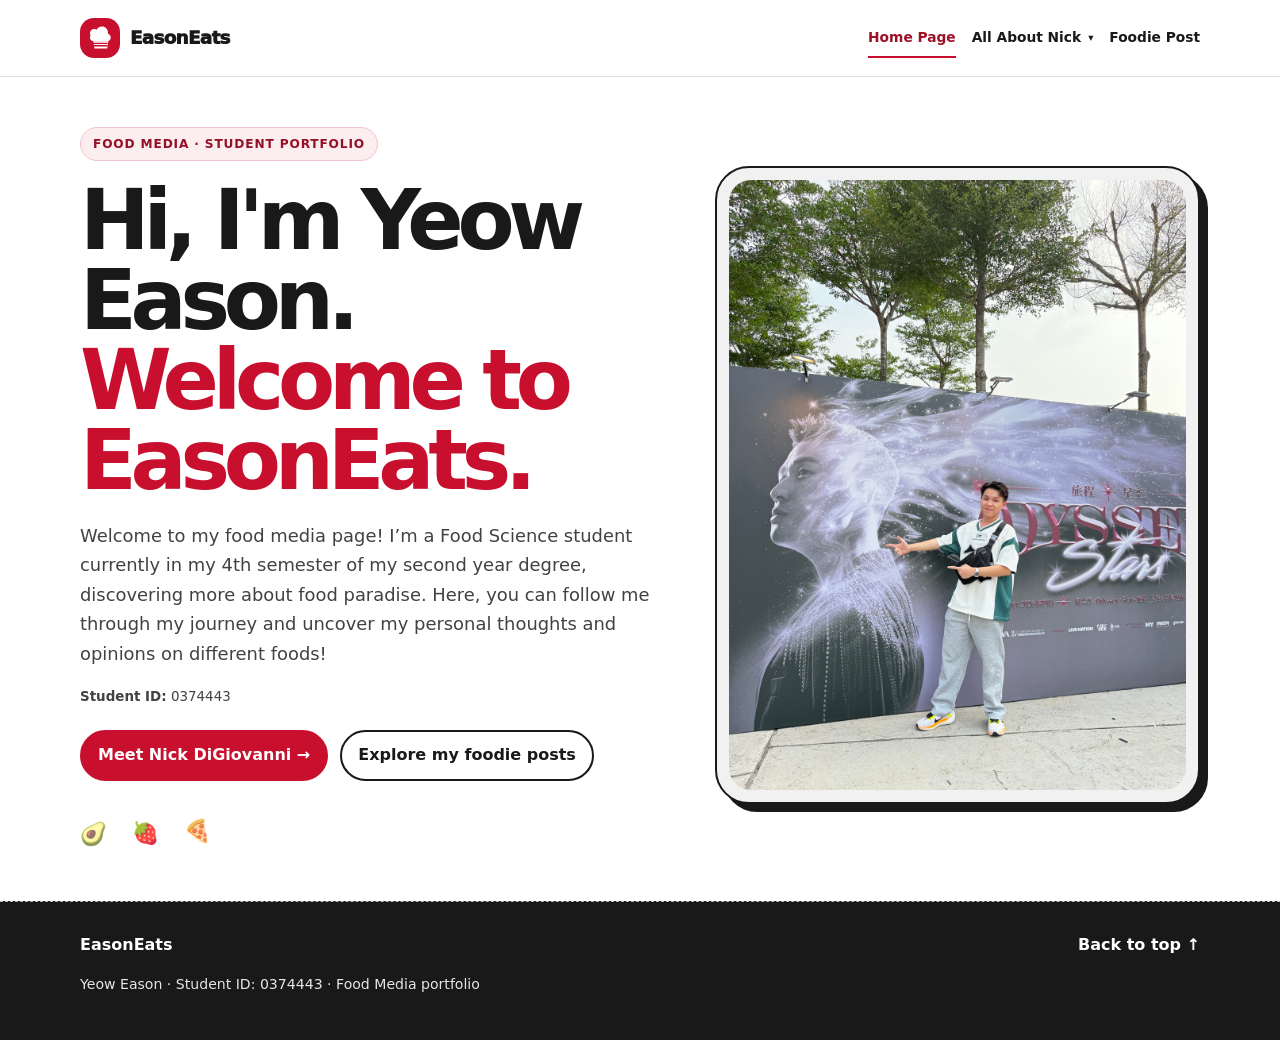
==== commit 43427f4a: "index.html" ====
--- a/index.html
+++ b/index.html
@@ -496,7 +496,7 @@
 </style></head><body>
 <header class="topbar"><div class="wrap nav"><a class="brand" href="#home"><span aria-hidden="true" class="brand-mark chef-mark"><svg aria-label="Chef hat" role="img" viewbox="0 0 48 48"><path d="M13 22.5c-4.2-.7-6.5-3.7-6.5-7.2 0-4 3.2-7.2 7.2-7.2 1.5 0 2.9.5 4 1.3C19.4 5.9 22.8 4 26.5 4c5.5 0 9.9 4.4 9.9 9.9 0 .7-.1 1.4-.2 2.1 2.8.8 4.8 3.3 4.8 6.3 0 3.6-2.9 6.5-6.5 6.5H13c-3.6 0-6.5-2.9-6.5-6.5 0-2.5 1.4-4.7 3.5-5.8" fill="#FFFFFF"></path><path d="M12 28.5h25l-2 12H14z" fill="#FFFFFF"></path><path d="M12 32h23M13 36h22" stroke="#C8102E" stroke-linecap="round" stroke-width="2.2"></path></svg></span> EasonEats</a><nav aria-label="Main navigation" class="links"><a aria-label="Open Home page" class="page-nav" data-page="home" href="#home">Home Page</a><div class="dropdown"><button aria-controls="nick-submenu" aria-expanded="false" aria-haspopup="true" aria-label="Open All About Nick submenu" class="dropbtn" data-page="nick" type="button">All About Nick <span aria-hidden="true" class="dropdown-caret">▾</span></button><div class="dropmenu" id="nick-submenu"><a class="nick-subnav" data-page="nick" href="#about-nick">About Nick</a><a class="nick-subnav" data-page="nick" href="#why-nick">Why Nick Is My Favourite Chef</a><a class="nick-subnav" data-page="nick" href="#nick-cookbook">Nick’s Cookbook</a><a class="nick-subnav" data-page="nick" href="#tv-shows">TV Shows</a><a class="nick-subnav" data-page="nick" href="#social-media">Social Media</a><a class="nick-subnav" data-page="nick" href="#awards">Awards</a><a class="nick-subnav" data-page="nick" href="#favourite-media">My 3 Favourite Media Items</a></div></div><a class="page-nav" data-page="foodie" href="#foodie-post">Foodie Post</a></nav></div></header>
 <main>
-<section class="hero" id="home"><div class="wrap hero-grid"><div><span class="eyebrow">Food Media · Student Portfolio</span><h1>Hi, I'm Yeow Eason.<span>Welcome to EasonEats.</span></h1><p class="lead">Welcome to my food media page! I’m a Food Science student currently in my 4th semester of my second year degree, discovering more about food paradise. Here, you can follow me through my journey and uncover my personal thoughts and opinions on different foods!</p><p class="meta"><strong>Student ID:</strong> 0374443</p><div class="actions"><a class="btn primary" href="#about-nick">Meet Nick DiGiovanni →</a><a class="btn" href="#foodie-post">Explore my foodie posts</a></div></div><div class="profile-frame"><div class="profile-placeholder profile-photo-wrap"><img alt="Yeow Eason standing at an outdoor concert display" class="profile-photo" loading="eager" src="assets/images/yeow-eason-concert-profile.jpg"/></div></div></div></section>
+<section class="hero" id="home"><div class="wrap hero-grid"><div><span class="eyebrow">Food Media · Student Portfolio</span><h1>Hi, I'm Yeow Eason.<span>Welcome to EasonEats.</span></h1><p class="lead">Welcome to my food media page! I’m a Food Science student currently in my 4th semester of my second year degree, discovering more about food paradise. Here, you can follow me through my journey and uncover my personal thoughts and opinions on different foods!</p><p class="meta"><strong>Student ID:</strong> 0374443</p><div class="actions"><a class="btn primary" href="#about-nick">Meet Nick DiGiovanni →</a><a class="btn" href="#foodie-post">Explore my foodie posts</a></div></div><div class="profile-frame"><div class="profile-placeholder profile-photo-wrap"><img alt="Yeow Eason standing at an outdoor concert display" class="profile-photo" loading="eager" src="yeow-eason-concert-profile.jpg"/></div></div></div></section>
 <section id="about-nick">
 <div class="wrap">
 <div class="page-hero">
@@ -506,7 +506,7 @@
 </div>
 <div class="feature" id="about-nick-bio">
 <figure class="photo-panel">
-<img alt="Portrait of Nick DiGiovanni from the supplied PDF" class="profile-photo" loading="lazy" src="assets/images/nick-digiovanni-portrait.jpg" title="Portrait of Nick DiGiovanni from the supplied PDF"/>
+<img alt="Portrait of Nick DiGiovanni from the supplied PDF" class="profile-photo" loading="lazy" src="nick-digiovanni-portrait.jpg" title="Portrait of Nick DiGiovanni from the supplied PDF"/>
 <figcaption>Nick DiGiovanni</figcaption>
 </figure>
 <article class="card">
@@ -521,7 +521,7 @@
 <div class="section-head"><div><span class="kicker">02 / Personal choice</span><h2>Why Nick Is My Favourite Chef</h2></div></div>
 <div class="feature">
 <figure class="photo-panel">
-<img alt="Nick DiGiovanni in a kitchen, from the supplied PDF" class="media-photo" loading="lazy" src="assets/images/nick-digiovanni-kitchen.jpg" title="Nick DiGiovanni in a kitchen, from the supplied PDF"/>
+<img alt="Nick DiGiovanni in a kitchen, from the supplied PDF" class="media-photo" loading="lazy" src="nick-digiovanni-kitchen.jpg" title="Nick DiGiovanni in a kitchen, from the supplied PDF"/>
 <figcaption>Nick in his studio kitchen</figcaption>
 </figure>
 <article class="card">
@@ -535,7 +535,7 @@
 <div class="section-head"><div><span class="kicker">03 / Cookbook</span><h2><em>Knife Drop: Creative Recipes Anyone Can Cook</em> (2023)</h2></div></div>
 <div class="feature">
 <figure class="photo-panel">
-<img alt="Cover of Knife Drop: Creative Recipes Anyone Can Cook by Nick DiGiovanni" class="book-cover" loading="lazy" src="assets/images/knife-drop-book-cover.jpg" title="Cover of Knife Drop: Creative Recipes Anyone Can Cook by Nick DiGiovanni"/>
+<img alt="Cover of Knife Drop: Creative Recipes Anyone Can Cook by Nick DiGiovanni" class="book-cover" loading="lazy" src="knife-drop-book-cover.jpg" title="Cover of Knife Drop: Creative Recipes Anyone Can Cook by Nick DiGiovanni"/>
 <figcaption><em>Knife Drop: Creative Recipes Anyone Can Cook</em></figcaption>
 </figure>
 <article class="card">
@@ -551,11 +551,11 @@
 <div class="wrap">
 <div class="section-head"><div><span class="kicker">04 / Screen appearances</span><h2>TV Shows</h2></div><p class="section-intro">Television shows that Nick has appeared on</p></div>
 <div class="grid2">
-<article class="card show-card"><img alt="Nick DiGiovanni on MasterChef" class="media-photo" loading="lazy" src="assets/images/nick-digiovanni-masterchef.jpg" title="Nick DiGiovanni on MasterChef"/><span class="tag">Competition series</span><h3><em>MasterChef</em> (2019, 2021, 2024, 2026)</h3><p class="role">Contestant, mentor and guest judge</p><p>Nick first gained wider recognition as a finalist on Season 10, finishing in third place. He later returned to the competition in mentoring and judging roles, challenging contestants to demonstrate their creativity, cooking skills and understanding of different food cultures.</p></article>
-<article class="card show-card"><img alt="Nick DiGiovanni on Selena + Chef" class="media-photo" loading="lazy" src="assets/images/nick-digiovanni-selena-and-chef.jpg" title="Nick DiGiovanni on Selena + Chef"/><span class="tag">Cooking series</span><h3><em>Selena + Chef</em> (2022)</h3><p class="role">Guest chef · Season 4, Episode 5</p><p>In this cooking series, Nick teaches Selena Gomez how to make homemade pesto pasta served inside a giant cheese wheel. I think this is a fun example of how Nick makes cooking entertaining while helping someone else learn new techniques.</p></article>
-<article class="card show-card"><img alt="Nick DiGiovanni on 100 Cooks" class="media-photo" loading="lazy" src="assets/images/nick-digiovanni-100-cooks.jpg" title="Nick DiGiovanni on 100 Cooks"/><span class="tag">Food competition</span><h3><em>100 Cooks</em> (2026)</h3><p class="role">Judge</p><p>Nick joins professional chef Alex Guarnaschelli on the judging panel of this cooking competition, where 100 home cooks face unpredictable culinary challenges for a chance to win US$250,000. It is interesting to see him evaluate other cooks and put his own food knowledge to use from the judges’ side of the kitchen.</p></article>
-<article class="card show-card"><img alt="Nick DiGiovanni on America's Test Kitchen: The Next Generation" class="media-photo" loading="lazy" src="assets/images/nick-digiovanni-americas-test-kitchen.jpg" title="Nick DiGiovanni on America's Test Kitchen: The Next Generation"/><span class="tag">Cooking competition</span><h3><em>America’s Test Kitchen: The Next Generation</em> (2022)</h3><p class="role">Guest judge</p><p>This cooking competition gives home cooks the opportunity to prove their abilities, with a US$100,000 prize and the chance to join the America’s Test Kitchen team. Nick appeared as a guest judge, sharing his perspective on the contestants’ dishes and cooking abilities.</p></article>
-<article class="card show-card"><img alt="Dish It Out promotional image" class="media-photo" loading="lazy" src="assets/images/dish-it-out-promo.jpg" title="Dish It Out promotional image"/><span class="tag">Cooking show</span><h3><em>Dish It Out</em></h3><p class="role">Guest chef · Season 1, Episode 28</p><p>Nick appears alongside host Matilda “Tilly” Ramsay to prepare his signature shepherd’s pie. The episode also explores hand pies and a fresh take on lemon meringue, making it a good example of Nick sharing recipe ideas in a traditional cooking-show format.</p></article>
+<article class="card show-card"><img alt="Nick DiGiovanni on MasterChef" class="media-photo" loading="lazy" src="nick-digiovanni-masterchef.jpg" title="Nick DiGiovanni on MasterChef"/><span class="tag">Competition series</span><h3><em>MasterChef</em> (2019, 2021, 2024, 2026)</h3><p class="role">Contestant, mentor and guest judge</p><p>Nick first gained wider recognition as a finalist on Season 10, finishing in third place. He later returned to the competition in mentoring and judging roles, challenging contestants to demonstrate their creativity, cooking skills and understanding of different food cultures.</p></article>
+<article class="card show-card"><img alt="Nick DiGiovanni on Selena + Chef" class="media-photo" loading="lazy" src="nick-digiovanni-selena-and-chef.jpg" title="Nick DiGiovanni on Selena + Chef"/><span class="tag">Cooking series</span><h3><em>Selena + Chef</em> (2022)</h3><p class="role">Guest chef · Season 4, Episode 5</p><p>In this cooking series, Nick teaches Selena Gomez how to make homemade pesto pasta served inside a giant cheese wheel. I think this is a fun example of how Nick makes cooking entertaining while helping someone else learn new techniques.</p></article>
+<article class="card show-card"><img alt="Nick DiGiovanni on 100 Cooks" class="media-photo" loading="lazy" src="nick-digiovanni-100-cooks.jpg" title="Nick DiGiovanni on 100 Cooks"/><span class="tag">Food competition</span><h3><em>100 Cooks</em> (2026)</h3><p class="role">Judge</p><p>Nick joins professional chef Alex Guarnaschelli on the judging panel of this cooking competition, where 100 home cooks face unpredictable culinary challenges for a chance to win US$250,000. It is interesting to see him evaluate other cooks and put his own food knowledge to use from the judges’ side of the kitchen.</p></article>
+<article class="card show-card"><img alt="Nick DiGiovanni on America's Test Kitchen: The Next Generation" class="media-photo" loading="lazy" src="nick-digiovanni-americas-test-kitchen.jpg" title="Nick DiGiovanni on America's Test Kitchen: The Next Generation"/><span class="tag">Cooking competition</span><h3><em>America’s Test Kitchen: The Next Generation</em> (2022)</h3><p class="role">Guest judge</p><p>This cooking competition gives home cooks the opportunity to prove their abilities, with a US$100,000 prize and the chance to join the America’s Test Kitchen team. Nick appeared as a guest judge, sharing his perspective on the contestants’ dishes and cooking abilities.</p></article>
+<article class="card show-card"><img alt="Dish It Out promotional image" class="media-photo" loading="lazy" src="dish-it-out-promo.jpg" title="Dish It Out promotional image"/><span class="tag">Cooking show</span><h3><em>Dish It Out</em></h3><p class="role">Guest chef · Season 1, Episode 28</p><p>Nick appears alongside host Matilda “Tilly” Ramsay to prepare his signature shepherd’s pie. The episode also explores hand pies and a fresh take on lemon meringue, making it a good example of Nick sharing recipe ideas in a traditional cooking-show format.</p></article>
 </div>
 </div>
 </section>
@@ -572,11 +572,11 @@
 <section class="dark" id="awards"><div class="wrap">
 <div class="section-head"><div><span class="kicker">06 / Recognition</span><h2>Awards &amp; Achievements</h2></div><p class="section-intro">A look at Nick’s achievements and recognition, including selected Forbes and Webby Awards highlights.</p></div>
 <div class="grid3">
-<article class="card award-card"><img alt="Forbes 30 Under 30 Food &amp; Drink feature photo" class="media-photo award-photo" loading="lazy" src="assets/images/forbes-30-under-30-feature.jpg"/><span class="tag">2021</span><h3>Forbes 30 Under 30 — Food &amp; Drink</h3><p>Recognition in Forbes’ 30 Under 30 Food &amp; Drink category.</p><p class="small"><a href="https://www.forbes.com/sites/chloesorvino/2020/12/01/meet-the-breakout-entrepreneurs-who-are-resetting-the-food-industry-while-under-30-years-old" rel="noopener" target="_blank">Read Forbes article ↗</a></p></article>
-<article class="card award-card"><img alt="Nick DiGiovanni holding his Streamy Award" class="media-photo" loading="lazy" src="assets/images/nick-digiovanni-streamy-award.jpg" title="Nick DiGiovanni holding his Streamy Award"/><span class="tag">2023</span><h3>Streamy Award — Food</h3><p>Nick won the Food category at the 2023 Streamy Awards.</p><p class="small"><a href="https://www.facebook.com/streamys/videos/nick-digiovanni-wins-food-2023-streamy-awards/841563203850150" rel="noopener" target="_blank">View award post ↗</a></p></article>
-<article class="card award-card"><img alt="Nick DiGiovanni with a YouTube Diamond Creator Award" class="media-photo" loading="lazy" src="assets/images/nick-digiovanni-youtube-diamond-award.jpg" title="Nick DiGiovanni with a YouTube Diamond Creator Award"/><span class="tag">2023</span><h3>YouTube Diamond Creator Award</h3><p>Nick is pictured with his YouTube Diamond Creator Award.</p><p class="small"><a href="https://blog.youtube/creator-and-artist-stories/celebrating-10-years-of-youtube-creator-awards" rel="noopener" target="_blank">Read YouTube Creator Awards article ↗</a></p></article>
-<article class="card award-card"><img alt="Nick DiGiovanni’s Webby Awards People’s Voice Winner, Social, Food &amp; Drink" class="media-photo award-photo" loading="lazy" src="assets/images/nick-digiovanni-webby-social-food-drink.jpg"/><span class="tag">2025</span><h3>People’s Voice Winner — Social, Food &amp; Drink</h3><p>Listed as a People’s Voice winner in the Social Food &amp; Drink category.</p><p class="small"><a href="https://winners.webbyawards.com/2025/social/general-social/food-drink/324970/nick-digiovanni" rel="noopener" target="_blank">View 2025 Webby entry ↗</a></p></article>
-<article class="card award-card"><img alt="Nick DiGiovanni’s Webby Awards Creators, Food &amp; Drink recognition" class="media-photo award-photo" loading="lazy" src="assets/images/nick-digiovanni-webby-creators.jpg"/><span class="tag">2026</span><h3>Webby Awards — Creators, Food &amp; Drink</h3><p>Recognition in the 2026 Creators, Food &amp; Drink category.</p><p class="small"><a href="https://winners.webbyawards.com/2026/creators/individual-creator/food-drink/364219/nick-digiovanni" rel="noopener" target="_blank">View 2026 Webby entry ↗</a></p></article>
+<article class="card award-card"><img alt="Forbes 30 Under 30 Food &amp; Drink feature photo" class="media-photo award-photo" loading="lazy" src="forbes-30-under-30-feature.jpg"/><span class="tag">2021</span><h3>Forbes 30 Under 30 — Food &amp; Drink</h3><p>Recognition in Forbes’ 30 Under 30 Food &amp; Drink category.</p><p class="small"><a href="https://www.forbes.com/sites/chloesorvino/2020/12/01/meet-the-breakout-entrepreneurs-who-are-resetting-the-food-industry-while-under-30-years-old" rel="noopener" target="_blank">Read Forbes article ↗</a></p></article>
+<article class="card award-card"><img alt="Nick DiGiovanni holding his Streamy Award" class="media-photo" loading="lazy" src="nick-digiovanni-streamy-award.jpg" title="Nick DiGiovanni holding his Streamy Award"/><span class="tag">2023</span><h3>Streamy Award — Food</h3><p>Nick won the Food category at the 2023 Streamy Awards.</p><p class="small"><a href="https://www.facebook.com/streamys/videos/nick-digiovanni-wins-food-2023-streamy-awards/841563203850150" rel="noopener" target="_blank">View award post ↗</a></p></article>
+<article class="card award-card"><img alt="Nick DiGiovanni with a YouTube Diamond Creator Award" class="media-photo" loading="lazy" src="nick-digiovanni-youtube-diamond-award.jpg" title="Nick DiGiovanni with a YouTube Diamond Creator Award"/><span class="tag">2023</span><h3>YouTube Diamond Creator Award</h3><p>Nick is pictured with his YouTube Diamond Creator Award.</p><p class="small"><a href="https://blog.youtube/creator-and-artist-stories/celebrating-10-years-of-youtube-creator-awards" rel="noopener" target="_blank">Read YouTube Creator Awards article ↗</a></p></article>
+<article class="card award-card"><img alt="Nick DiGiovanni’s Webby Awards People’s Voice Winner, Social, Food &amp; Drink" class="media-photo award-photo" loading="lazy" src="nick-digiovanni-webby-social-food-drink.jpg"/><span class="tag">2025</span><h3>People’s Voice Winner — Social, Food &amp; Drink</h3><p>Listed as a People’s Voice winner in the Social Food &amp; Drink category.</p><p class="small"><a href="https://winners.webbyawards.com/2025/social/general-social/food-drink/324970/nick-digiovanni" rel="noopener" target="_blank">View 2025 Webby entry ↗</a></p></article>
+<article class="card award-card"><img alt="Nick DiGiovanni’s Webby Awards Creators, Food &amp; Drink recognition" class="media-photo award-photo" loading="lazy" src="nick-digiovanni-webby-creators.jpg"/><span class="tag">2026</span><h3>Webby Awards — Creators, Food &amp; Drink</h3><p>Recognition in the 2026 Creators, Food &amp; Drink category.</p><p class="small"><a href="https://winners.webbyawards.com/2026/creators/individual-creator/food-drink/364219/nick-digiovanni" rel="noopener" target="_blank">View 2026 Webby entry ↗</a></p></article>
 </div>
 </div></section>
 <section id="favourite-media"><div class="wrap">
@@ -609,30 +609,30 @@
 <p>I also like that his Instagram Reels are short while still keeping my attention and curiosity. They make me want to keep watching to find out what happens, without taking too much time. That mix of quick learning and entertainment is one of the reasons I enjoy watching his Reels.</p>
 <a class="btn primary" href="https://www.instagram.com/reel/DdJylL7hcNa/?cplk=aXBlZjVqbHNnMnFl" rel="noopener" target="_blank">Watch the Instagram Reel ↗</a>
 </article>
-<article class="card"><img alt="Cover of Knife Drop: Creative Recipes Anyone Can Cook" class="book-cover" loading="lazy" src="assets/images/knife-drop-book-cover.jpg" title="Cover of Knife Drop: Creative Recipes Anyone Can Cook"/><span class="tag">Favourite item 03 · Cookbook</span><h3>Egg Benedict Sandwich with Holiday Sauce</h3><p>One recipe that caught my attention in Nick’s cookbook, <em>Knife Drop</em>, is the Egg Benedict Sandwich. To me, it looks almost like a McDonald’s muffin sandwich. I assume it could be a healthier homemade version, although that would depend on the ingredients and how it is prepared.</p><p>Compared with his burger recipe, I find this recipe much simpler to make. The real highlight, however, is his Holiday Sauce. I find it impressively delicious, and it is the key element that brings the whole sandwich together.</p><p>I also like that this recipe gives me room to customise the other ingredients. I can choose my favourite type of meat and vegetables, so I can make the sandwich according to my own preferences. However, I would still rely on Nick’s Holiday Sauce because, without it, the dish would lose much of its flavour and brightness.</p></article>
+<article class="card"><img alt="Cover of Knife Drop: Creative Recipes Anyone Can Cook" class="book-cover" loading="lazy" src="knife-drop-book-cover.jpg" title="Cover of Knife Drop: Creative Recipes Anyone Can Cook"/><span class="tag">Favourite item 03 · Cookbook</span><h3>Egg Benedict Sandwich with Holiday Sauce</h3><p>One recipe that caught my attention in Nick’s cookbook, <em>Knife Drop</em>, is the Egg Benedict Sandwich. To me, it looks almost like a McDonald’s muffin sandwich. I assume it could be a healthier homemade version, although that would depend on the ingredients and how it is prepared.</p><p>Compared with his burger recipe, I find this recipe much simpler to make. The real highlight, however, is his Holiday Sauce. I find it impressively delicious, and it is the key element that brings the whole sandwich together.</p><p>I also like that this recipe gives me room to customise the other ingredients. I can choose my favourite type of meat and vegetables, so I can make the sandwich according to my own preferences. However, I would still rely on Nick’s Holiday Sauce because, without it, the dish would lose much of its flavour and brightness.</p></article>
 </div>
 </div></section>
 <section class="dark" id="foodie-post"><div class="wrap">
 <div class="page-hero"><span class="kicker">08 / My original food media</span><h1>Foodie Post</h1><p class="lead">My personal food adventures, one delicious bite at a time.</p></div>
 <div class="foodie-definition">
-<figure class="photo-panel"><img alt="Dictionary-style definition of foodie supplied in the PDF" class="definition-image" loading="lazy" src="assets/images/foodie-definition.png" title="Dictionary-style definition of foodie supplied in the PDF"/><figcaption>Definition of “foodie” used in my project.</figcaption></figure>
+<figure class="photo-panel"><img alt="Dictionary-style definition of foodie supplied in the PDF" class="definition-image" loading="lazy" src="foodie-definition.png" title="Dictionary-style definition of foodie supplied in the PDF"/><figcaption>Definition of “foodie” used in my project.</figcaption></figure>
 <article class="card"><span class="tag">What is a foodie?</span><h2>Food is more than just eating</h2><p>To me, being a foodie is about more than just eating because I’m hungry. It’s about enjoying the whole experience of food — discovering new places, trying different dishes, exploring different flavours and appreciating the little details that make each meal special. I am a foodie because I enjoy seeking out new restaurants, comparing different dishes, learning about the stories and cultures behind the food and sharing my honest opinions with others. Whether I’m enjoying Malaysian food, grabbing a pizza with friends or trying a new burger spot, I love capturing those moments and sharing my experiences through photos, reviews and recommendations. I also enjoy thinking about what makes each meal memorable, from the taste and presentation to the atmosphere and the people I share it with. For me, food is a way to explore, create memories and discover something new with every bite. And that’s what EasonEats is all about — my personal food adventures, one delicious bite at a time!</p></article>
 </div>
 <div class="section-head" style="margin-top:38px"><div><span class="kicker">Three original posts</span><h2>My Foodie Posts</h2></div><p class="section-intro">My honest impressions of three different food experiences.</p></div>
 <div class="grid3">
-<article class="card food-card"><img alt="Ayam Gepuk meal from Gepuklah" loading="lazy" src="assets/images/ayam-gepuk-gepuklah.jpg" title="Ayam Gepuk meal from Gepuklah"/><div class="food-body"><span class="tag">Post 01 · Malaysian food</span><h3>#1. Ayam Gepuk from Gepuklah — So Good, But That Queue!</h3>
+<article class="card food-card"><img alt="Ayam Gepuk meal from Gepuklah" loading="lazy" src="ayam-gepuk-gepuklah.jpg" title="Ayam Gepuk meal from Gepuklah"/><div class="food-body"><span class="tag">Post 01 · Malaysian food</span><h3>#1. Ayam Gepuk from Gepuklah — So Good, But That Queue!</h3>
 <p>Some food is just so good that you keep thinking about it even after you’ve finished eating, and Gepuklah’s Ayam Gepuk is definitely one of those meals for me! The star of the show is the fried chicken, with its golden, crispy exterior and tender, juicy meat inside. But let’s talk about the sambal, because that’s where things get serious! As someone who genuinely loves spicy food and has a pretty high spice tolerance, I’d rate the sambal a 7/10 for spiciness. Honestly, it might be too intense for people who aren’t used to spicy food, but for me, it was still acceptable and added a fiery kick that made every bite more exciting. Combined with the rice and side dishes, the whole meal was savoury, satisfying and seriously delicious. If Gepuklah were closer to my place, I could easily see myself eating this once or even twice a week. Yes, I enjoyed it THAT much!</p>
 <p>Price-wise, I think it’s pretty reasonable and fair for what you get. When a meal tastes this good and leaves you feeling satisfied, I don’t mind paying for it. However, there are two things that make me hesitate before visiting again. First, the location is quite far from where I live, so getting there takes more effort than I’d like. Second, the queue can be disgustingly long! I guess that’s what happens when a place becomes this popular, but waiting ages when you’re already hungry is definitely not the most enjoyable part of the experience. The food makes me want to return, but the distance and waiting time make me think twice.</p>
 <p>Still, if you ask me whether I’d eat Gepuklah again, my answer is absolutely YES! The crispy chicken, fiery sambal and reasonable price make it worth considering despite the long queue. I just wish it were nearer to my place and that I didn’t have to wait so long to get my hands on it. For now, Gepuklah remains one of those places I crave whenever I’m in the mood for seriously good Ayam Gepuk. Great food, fair price, painful queue — but honestly, that sambal is hard to forget!</p>
 <p class="rating">EasonEats rates it: 9/10 🌶️🍗</p><p class="hashtag-line">#AyamGepuk #Gepuklah #SpicyFoodLover #FoodieAdventures #EasonEats</p>
 </div></article>
-<article class="card food-card"><img alt="Pizza and pasta at Pizza Mansion" loading="lazy" src="assets/images/pizza-mansion-food.jpg" title="Pizza and pasta at Pizza Mansion"/><div class="food-body"><span class="tag">Post 02 · Pizza</span><h3>#2. Pizza Mansion — My Go-To Spot for Special Occasions</h3>
+<article class="card food-card"><img alt="Pizza and pasta at Pizza Mansion" loading="lazy" src="pizza-mansion-food.jpg" title="Pizza and pasta at Pizza Mansion"/><div class="food-body"><span class="tag">Post 02 · Pizza</span><h3>#2. Pizza Mansion — My Go-To Spot for Special Occasions</h3>
 <p>Some places are just worth coming back to, and Pizza Mansion is definitely one of them! I’ve visited this place multiple times, especially when there’s a special occasion or something worth celebrating. Whether it’s a birthday, a gathering with friends or simply an excuse to enjoy some good food, Pizza Mansion always comes to mind. The first time I visited was at their KL branch, and later, I tried their Petaling Jaya branch, which is much closer to my place. They have three branches across the Klang Valley, so there are a few locations to choose from depending on where you are. What I appreciate most is that they offer an online booking system, which makes planning a meal much easier. I usually don’t have to wait long when I book ahead, and honestly, that’s a huge plus when all I want to do is sit down and enjoy my food!</p>
 <p>Now, let’s talk about my favourites, because these two dishes deserve their own spotlight: Silence of the Lambs and Truffle Mac &amp; Cheese! First up is the Silence of the Lambs pizza. The name itself is already memorable, but the flavour is what keeps me coming back. It features Moroccan lamb meatballs on a tomato-chilli base, topped with melted cheese, green chillies, yoghurt, harissa and coriander. I love how the rich, savoury lamb pairs with the spicy tomato base, while the yoghurt adds a creamy, cooling contrast to the bolder flavours. Every bite brings together a mix of savoury, spicy and tangy notes, making it a really satisfying pizza. And then there’s the Truffle Mac &amp; Cheese — honestly, if you’re a cheese lover, this one is hard to ignore! The macaroni is coated in a rich, creamy blend of cheeses, with truffle adding that distinctive earthy aroma and deep, savoury flavour. It’s comforting, cheesy and indulgent, the kind of dish that makes you want just one more bite even when you’re already full.</p>
 <p>Price-wise, I think Pizza Mansion is pretty reasonable and fair considering the quality of the food they serve. For me, it’s not just about paying for a pizza; it’s about enjoying well-made food with flavours that stand out. Of course, it might not be somewhere I visit every week, but that’s mainly because I tend to save it for special occasions rather than because of the price. The combination of quality food, creative menu choices and the convenience of booking ahead makes it a place I’m happy to revisit. If you’re looking for somewhere to celebrate with friends or enjoy a proper pizza night, I’d definitely recommend giving Pizza Mansion a try. Just make sure you leave some room for the Truffle Mac &amp; Cheese — trust me, you don’t want to miss it!</p>
 <p class="rating">EasonEats rates it: 9/10 🍕🧀</p><p class="hashtag-line">#PizzaMansion #SilenceOfTheLambs #TruffleMacAndCheese #PizzaLovers #EasonEats</p>
 </div></article>
-<article class="card food-card"><img alt="Burgers and fries at Shake Shack" loading="lazy" src="assets/images/shake-shack-burger-fries.jpg" title="Burgers and fries at Shake Shack"/><div class="food-body"><span class="tag">Post 03 · Fast food</span><h3>#3. Shake Shack @ Sunway Pyramid — Is It Really Worth the Hype?</h3>
+<article class="card food-card"><img alt="Burgers and fries at Shake Shack" loading="lazy" src="shake-shack-burger-fries.jpg" title="Burgers and fries at Shake Shack"/><div class="food-body"><span class="tag">Post 03 · Fast food</span><h3>#3. Shake Shack @ Sunway Pyramid — Is It Really Worth the Hype?</h3>
 <p>I finally got to try Shake Shack at Sunway Pyramid, and honestly, I have mixed feelings about this one. Shake Shack is an American burger brand that has become popular worldwide, so I was curious to see whether its burgers would really stand out from the usual fast-food options we have in Malaysia. After trying it for myself, I’d say the food was okay — nothing terrible, but nothing that completely blew me away either. The burger had the familiar combination of a juicy beef patty, melted cheese, fresh vegetables and sauce, while the fries were pretty standard crinkle-cut fries. Everything was enjoyable enough, but I didn’t walk away thinking, “Wow, I need to come back for this!” Maybe my expectations were a little too high because of all the hype surrounding the brand.</p>
 <p>Now, let’s talk about the price, because this is where things get a little difficult for me. I understand that Shake Shack originated in the United States and operates as an international brand, so there may be additional costs involved. However, that doesn’t automatically make the price feel worth it to me as a customer. For a burger-and-fries meal, I personally find it expensive, especially when I compare it with more familiar options like McDonald’s. At the end of the day, both places serve burgers, fries and other fast-food favourites. Although the ingredients, preparation and flavours may differ, I didn’t feel that the taste difference was big enough to justify paying so much more. If I’m craving a burger, I’d honestly rather spend less at McDonald’s and still enjoy a satisfying meal. For me, the issue isn’t that Shake Shack serves bad food; it’s that the overall experience didn’t feel special enough for the price.</p>
 <p>Another thing worth mentioning is that Shake Shack has several branches across Malaysia, including Sunway Pyramid, Pavilion Kuala Lumpur, The Exchange TRX and KLIA2, making it accessible to people in different locations. However, having more branches doesn’t necessarily mean I’ll be rushing back for another visit. I’ve only tried the Sunway Pyramid branch once, and, to be honest, I don’t really see myself revisiting it anytime soon. I’m glad I tried it because at least now I know what the hype is about, but I wouldn’t go out of my way to have it again. If I’m craving a quick burger, there are other options that suit my budget better.</p>
@@ -751,4 +751,4 @@
 
   const initialHash = window.location.hash.slice(1);
   showPage(pageForHash(initialHash), nickIds.has(initialHash) ? initialHash : null, false);
-})();</script></body></html>+})();</script></body></html>
